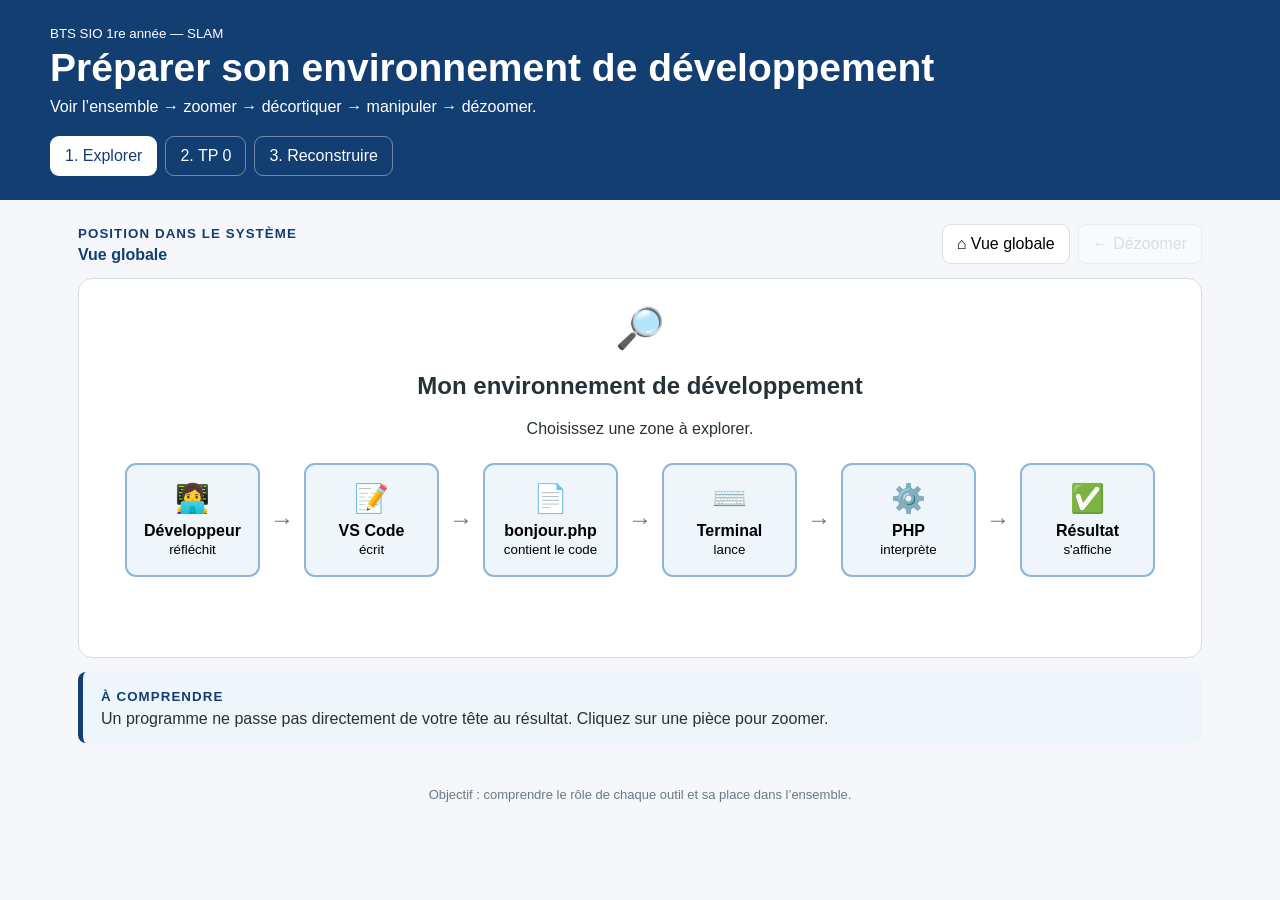
==== index.html @ 70402d4d "Add files via upload" ====
<!doctype html><html lang="fr"><head><meta charset="utf-8"><meta name="viewport" content="width=device-width,initial-scale=1"><title>Préparer son environnement — BTS SIO</title><link rel="stylesheet" href="style.css"></head><body>
<header><div><small>BTS SIO 1re année — SLAM</small><h1>Préparer son environnement de développement</h1><p>Voir l’ensemble → zoomer → décortiquer → manipuler → dézoomer.</p></div><nav><button data-screen="cours" class="active">1. Explorer</button><button data-screen="tp">2. TP 0</button><button data-screen="test">3. Reconstruire</button></nav></header>
<main>
<section id="cours" class="screen active-screen"><div class="toolbar"><div><small>POSITION DANS LE SYSTÈME</small><b id="path">Vue globale</b></div><div><button id="home">⌂ Vue globale</button><button id="back" disabled>← Dézoomer</button></div></div><div id="stage"></div><aside><small>À COMPRENDRE</small><p id="note"></p></aside></section>
<section id="tp" class="screen"><div class="heading"><div><small>MISE EN PRATIQUE</small><h2>TP 0 — Prendre en main son environnement</h2></div><div><b id="progressText">0 / 6</b><div class="progress"><i id="progressBar"></i></div></div></div><div id="map" class="map"></div><article id="mission"></article><div class="nav"><button id="prev">← Précédente</button><button id="validate" class="primary">✓ J’ai terminé cette mission</button><button id="next">Suivante →</button></div></section>
<section id="test" class="screen"><div class="heading"><div><small>VALIDATION VISUELLE</small><h2>Reconstruisez la chaîne</h2><p>Cliquez sur les éléments dans le bon ordre.</p></div><button id="reset">↻ Recommencer</button></div><div id="answer" class="answer">Cliquez sur le premier élément…</div><div id="pieces" class="pieces"></div><p id="feedback" class="feedback"></p></section>
</main><footer>Objectif : comprendre le rôle de chaque outil et sa place dans l’ensemble.</footer><script src="script.js"></script></body></html>
---- style.css ----
:root{--b:#123e72;--p:#eef5fb;--g:#2e7d32;--gp:#eef7ee;--i:#263238;--m:#687985;--bd:#d7e1ea;--bg:#f5f7fa}*{box-sizing:border-box}body{margin:0;background:var(--bg);font-family:Arial,sans-serif;color:var(--i)}button{font:inherit;cursor:pointer;border:1px solid var(--bd);background:#fff;border-radius:9px;padding:10px 14px}button:disabled{opacity:.4}header{background:var(--b);color:#fff;padding:24px clamp(18px,4vw,50px);display:flex;justify-content:space-between;align-items:end;gap:20px;flex-wrap:wrap}header h1{margin:4px 0 8px;font-size:clamp(25px,4vw,39px)}header p{margin:0}nav{display:flex;gap:8px;flex-wrap:wrap}nav button{background:transparent;color:#fff;border-color:#ffffff66}nav button.active{background:#fff;color:var(--b)}main{max-width:1160px;margin:24px auto;padding:0 18px}.screen{display:none}.active-screen{display:block}.toolbar,.heading{display:flex;justify-content:space-between;align-items:center;gap:15px;flex-wrap:wrap;margin-bottom:14px}.toolbar b{display:block;color:var(--b);margin-top:4px}.toolbar>div:last-child{display:flex;gap:8px}#stage,article{background:#fff;border:1px solid var(--bd);border-radius:14px;padding:26px;min-height:380px;transition:.18s}aside{margin-top:14px;background:var(--p);border-left:5px solid var(--b);padding:15px 18px;border-radius:8px}aside small,.heading small,.toolbar small{font-weight:bold;letter-spacing:.08em;color:var(--b)}aside p{margin:5px 0 0}.title{text-align:center;margin-bottom:25px}.big{font-size:40px}.flow,.mini,.break{display:flex;justify-content:center;align-items:center;gap:10px;flex-wrap:wrap}.zoom,.node,.card{background:#fff;border:1px solid var(--bd);border-radius:11px;padding:17px;text-align:center}.zoom{min-width:135px;min-height:105px;border:2px solid #8fb5d8;background:var(--p)}.zoom:hover{transform:translateY(-3px)}.icon{display:block;font-size:28px;margin-bottom:7px}.arrow{font-size:24px;color:var(--m)}.grid{display:grid;grid-template-columns:repeat(auto-fit,minmax(170px,1fr));gap:13px}.card{text-align:left}.card h3{color:var(--b);margin-top:0}.code{background:#202a31;color:#fff;border-radius:9px;padding:17px;font:15px Consolas,monospace;white-space:pre-wrap;overflow:auto}.light{background:var(--p);color:var(--b)}.map{display:flex;justify-content:center;align-items:center;gap:7px;flex-wrap:wrap;margin:20px 0}.map button{min-width:105px}.map .done{background:var(--gp);border-color:#87be8a;color:var(--g)}.map .current{outline:3px solid #aac7e3}.nav{display:flex;justify-content:space-between;gap:10px;flex-wrap:wrap;margin-top:14px}.primary{background:var(--b);color:#fff;border-color:var(--b)}.progress{width:190px;height:8px;background:#dfe6eb;border-radius:10px;overflow:hidden;margin-top:5px}.progress i{display:block;height:100%;width:0;background:var(--g);transition:.3s}.answer{min-height:85px;background:#fff;border:2px dashed #a9bac7;border-radius:12px;padding:15px;display:flex;justify-content:center;align-items:center;gap:7px;flex-wrap:wrap;margin:20px 0}.pieces{display:flex;justify-content:center;gap:9px;flex-wrap:wrap}.chosen{background:var(--p);border:1px solid #aac7e3;padding:9px;border-radius:8px}.feedback{text-align:center;font-weight:bold}.success{color:var(--g)}.error{color:#b3261e}footer{text-align:center;color:var(--m);padding:20px;font-size:13px}@media(max-width:650px){.flow>.arrow{transform:rotate(90deg)}.nav button{width:100%}#stage,article{padding:16px}}@media(prefers-reduced-motion:reduce){*{transition:none!important}}
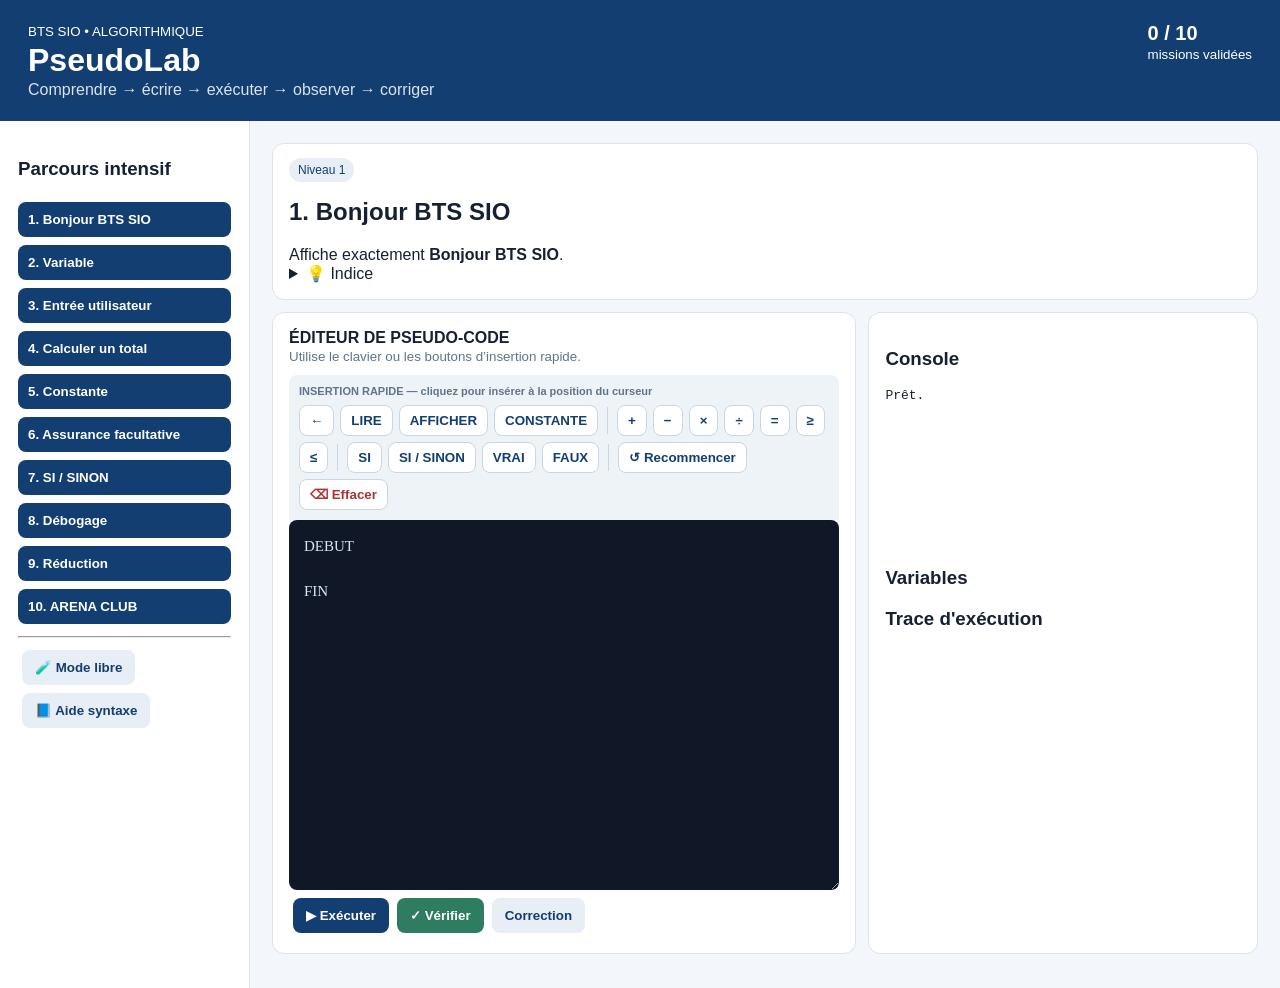
==== commit 7496b3de: "Add files via upload" ====
--- a/index.html
+++ b/index.html
@@ -1,7 +1,170 @@
-<!doctype html><html lang="fr"><head><meta charset="utf-8"><meta name="viewport" content="width=device-width,initial-scale=1"><title>Préparer son environnement — BTS SIO</title><link rel="stylesheet" href="style.css"></head><body>
-<header><div><small>BTS SIO 1re année — SLAM</small><h1>Préparer son environnement de développement</h1><p>Voir l’ensemble → zoomer → décortiquer → manipuler → dézoomer.</p></div><nav><button data-screen="cours" class="active">1. Explorer</button><button data-screen="tp">2. TP 0</button><button data-screen="test">3. Reconstruire</button></nav></header>
-<main>
-<section id="cours" class="screen active-screen"><div class="toolbar"><div><small>POSITION DANS LE SYSTÈME</small><b id="path">Vue globale</b></div><div><button id="home">⌂ Vue globale</button><button id="back" disabled>← Dézoomer</button></div></div><div id="stage"></div><aside><small>À COMPRENDRE</small><p id="note"></p></aside></section>
-<section id="tp" class="screen"><div class="heading"><div><small>MISE EN PRATIQUE</small><h2>TP 0 — Prendre en main son environnement</h2></div><div><b id="progressText">0 / 6</b><div class="progress"><i id="progressBar"></i></div></div></div><div id="map" class="map"></div><article id="mission"></article><div class="nav"><button id="prev">← Précédente</button><button id="validate" class="primary">✓ J’ai terminé cette mission</button><button id="next">Suivante →</button></div></section>
-<section id="test" class="screen"><div class="heading"><div><small>VALIDATION VISUELLE</small><h2>Reconstruisez la chaîne</h2><p>Cliquez sur les éléments dans le bon ordre.</p></div><button id="reset">↻ Recommencer</button></div><div id="answer" class="answer">Cliquez sur le premier élément…</div><div id="pieces" class="pieces"></div><p id="feedback" class="feedback"></p></section>
-</main><footer>Objectif : comprendre le rôle de chaque outil et sa place dans l’ensemble.</footer><script src="script.js"></script></body></html>
+<!doctype html><html lang="fr"><head><meta charset="utf-8"><meta name="viewport" content="width=device-width,initial-scale=1"><title>PseudoLab BTS SIO</title><style>
+*{box-sizing:border-box}body{margin:0;background:#f3f6fa;font-family:Arial;color:#172033}header{background:#123e72;color:white;padding:22px 28px;display:flex;justify-content:space-between}h1{margin:2px 0}.sub{opacity:.85}.score{font-size:20px;font-weight:bold}main{display:grid;grid-template-columns:250px 1fr;min-height:90vh}aside{background:white;padding:18px;border-right:1px solid #dbe3ec}.m{width:100%;text-align:left;border:0;border-radius:8px;padding:10px;margin:4px 0;cursor:pointer}.m.on{background:#123e72;color:white}.m.done:after{content:" ✓";float:right}.work{padding:22px}.card{background:white;border:1px solid #dbe3ec;border-radius:12px;padding:16px;margin-bottom:12px}.grid{display:grid;grid-template-columns:1.2fr .8fr;gap:12px}textarea{width:100%;min-height:370px;background:#101827;color:#d9e5f2;border:0;border-radius:8px;padding:15px;font:15px/1.5 Consolas;resize:vertical}button{background:#123e72;color:white;border:0;border-radius:8px;padding:10px 13px;font-weight:bold;cursor:pointer;margin:4px}.green{background:#2f7d61}.light{background:#e8eef5;color:#123e72}.quickbar{display:flex;gap:6px;flex-wrap:wrap;padding:10px;background:#eef3f8;border-radius:8px 8px 0 0;margin-top:10px}.quickbar button{margin:0;padding:7px 10px;background:white;color:#123e72;border:1px solid #cbd6e2}.quickbar button:hover{background:#123e72;color:white}.quickbar .danger{color:#a33}.quickbar .sep{width:1px;background:#cbd6e2;margin:2px 3px}.quicklabel{width:100%;font-size:11px;font-weight:bold;color:#60748a;margin-bottom:2px}pre{white-space:pre-wrap;min-height:160px}.vars div{padding:7px;border-bottom:1px solid #eee;display:flex;justify-content:space-between}.ok,.bad{padding:12px;border-radius:8px;margin-top:10px}.ok{background:#eaf7f0}.bad{background:#fff1ef}.badge{background:#e8eef5;color:#123e72;border-radius:20px;padding:5px 9px;font-size:12px}@media(max-width:850px){main,.grid{grid-template-columns:1fr}}
+</style></head><body>
+<header><div><small>BTS SIO • ALGORITHMIQUE</small><h1>PseudoLab</h1><div class="sub">Comprendre → écrire → exécuter → observer → corriger</div></div><div><div id="score" class="score">0 / 10</div><small>missions validées</small></div></header>
+<main><aside><h3>Parcours intensif</h3><div id="list"></div><hr><button class="light" onclick="freeMode()">🧪 Mode libre</button><button class="light" onclick="syntax()">📘 Aide syntaxe</button></aside>
+<section class="work"><div id="lesson"><div class="card"><span id="level" class="badge"></span><h2 id="title"></h2><div id="task"></div><details><summary>💡 Indice</summary><p id="hint"></p></details></div>
+<div class="grid"><div class="card"><b>ÉDITEUR DE PSEUDO-CODE</b><br><small style='color:#60748a'>Utilise le clavier ou les boutons d’insertion rapide.</small><div class="quickbar" id="quickbar">
+<div class="quicklabel">INSERTION RAPIDE — cliquez pour insérer à la position du curseur</div>
+<button onclick="ins(' ← ')">←</button>
+<button onclick="ins('LIRE ')">LIRE</button>
+<button onclick="ins('AFFICHER ')">AFFICHER</button>
+<button onclick="ins('CONSTANTE ')">CONSTANTE</button>
+<div class="sep"></div>
+<button onclick="ins(' + ')">+</button><button onclick="ins(' - ')">−</button><button onclick="ins(' * ')">×</button><button onclick="ins(' / ')">÷</button>
+<button onclick="ins(' = ')">=</button><button onclick="ins(' >= ')">≥</button><button onclick="ins(' <= ')">≤</button>
+<div class="sep"></div>
+<button onclick="insBlock('SI condition ALORS\\n    \\nFIN SI',3)">SI</button>
+<button onclick="insBlock('SI condition ALORS\\n    \\nSINON\\n    \\nFIN SI',3)">SI / SINON</button>
+<button onclick="ins('VRAI')">VRAI</button><button onclick="ins('FAUX')">FAUX</button>
+<div class="sep"></div>
+<button class="light" onclick="restart()">↺ Recommencer</button>
+<button class="danger" onclick="clearEditor()">⌫ Effacer</button>
+</div><textarea id="code" spellcheck="false"></textarea><div><button onclick="runCurrent()">▶ Exécuter</button><button class="green" onclick="check()">✓ Vérifier</button><button class="light" onclick="solution()">Correction</button></div></div>
+<div class="card"><h3>Console</h3><pre id="console">Prêt.</pre><h3>Variables</h3><div id="vars" class="vars"></div><h3>Trace d'exécution</h3><div id="trace"></div></div></div><div id="feedback"></div></div>
+<div id="extra"></div></section></main>
+<script>
+const M=[
+["Niveau 1","Bonjour BTS SIO","Affiche exactement <b>Bonjour BTS SIO</b>.","Utilise AFFICHER et un texte entre guillemets.",`DEBUT
+    
+FIN`,{},`Bonjour BTS SIO`,`DEBUT
+    AFFICHER "Bonjour BTS SIO"
+FIN`],
+["Niveau 1","Variable","Crée <b>age</b> contenant 18 puis affiche sa valeur.","Affectation : age ← 18",`DEBUT
+    age ← 18
+    
+FIN`,{},`18`,`DEBUT
+    age ← 18
+    AFFICHER age
+FIN`],
+["Niveau 1","Entrée utilisateur","Lis <b>prenom</b> puis affiche Bonjour suivi du prénom.","LIRE prenom",`DEBUT
+    LIRE prenom
+    
+FIN`,{prenom:"Sunda"},`Bonjour Sunda`,`DEBUT
+    LIRE prenom
+    AFFICHER "Bonjour", prenom
+FIN`],
+["Niveau 2","Calculer un total","Lis <b>prix</b> et <b>quantite</b>. Calcule et affiche <b>total</b>.","total ← prix * quantite",`DEBUT
+    LIRE prix
+    LIRE quantite
+    
+    AFFICHER total
+FIN`,{prix:12,quantite:3},`36`,`DEBUT
+    LIRE prix
+    LIRE quantite
+    total ← prix * quantite
+    AFFICHER total
+FIN`],
+["Niveau 2","Constante","Tarif 180 €, frais fixes 15 €. Utilise <b>CONSTANTE FRAIS</b> et affiche le total.","CONSTANTE FRAIS ← 15",`DEBUT
+    tarif ← 180
+    
+    total ← tarif + FRAIS
+    AFFICHER total
+FIN`,{},`195`,`DEBUT
+    tarif ← 180
+    CONSTANTE FRAIS ← 15
+    total ← tarif + FRAIS
+    AFFICHER total
+FIN`],
+["Niveau 3","Assurance facultative","Transport 80 €, assurance 2,50 €. Lis <b>assurance</b> (VRAI/FAUX) et ajoute les frais seulement si elle est choisie.","SI assurance = VRAI ALORS",`DEBUT
+    transport ← 80
+    CONSTANTE FRAIS ← 2.5
+    LIRE assurance
+    total ← transport
+    
+    AFFICHER total
+FIN`,{assurance:true},`82.5`,`DEBUT
+    transport ← 80
+    CONSTANTE FRAIS ← 2.5
+    LIRE assurance
+    total ← transport
+    SI assurance = VRAI ALORS
+        total ← total + FRAIS
+    FIN SI
+    AFFICHER total
+FIN`],
+["Niveau 3","SI / SINON","Lis <b>age</b>. Affiche Majeur si age >= 18, sinon Mineur.","Utilise SI, SINON et FIN SI.",`DEBUT
+    LIRE age
+    
+FIN`,{age:15},`Mineur`,`DEBUT
+    LIRE age
+    SI age >= 18 ALORS
+        AFFICHER "Majeur"
+    SINON
+        AFFICHER "Mineur"
+    FIN SI
+FIN`],
+["Niveau 3","Débogage","Le programme doit afficher 195. Trouve et corrige le bug.","Observe l'opérateur.",`DEBUT
+    tarif ← 180
+    frais ← 15
+    total ← tarif - frais
+    AFFICHER total
+FIN`,{},`195`,`DEBUT
+    tarif ← 180
+    frais ← 15
+    total ← tarif + frais
+    AFFICHER total
+FIN`],
+["Niveau 4","Réduction","Lis <b>total</b>. Si total >= 100, applique 10 % de réduction puis affiche.","Multiplie par 0.90.",`DEBUT
+    LIRE total
+    
+    AFFICHER total
+FIN`,{total:120},`108`,`DEBUT
+    LIRE total
+    SI total >= 100 ALORS
+        total ← total * 0.90
+    FIN SI
+    AFFICHER total
+FIN`],
+["Mission pro","ARENA CLUB","Tarif 220 €, inscription 15 €, assurance facultative 2,50 €. Lis assurance et affiche le montant final.","Calcule d'abord le socle fixe.",`DEBUT
+    tarif ← 220
+    CONSTANTE INSCRIPTION ← 15
+    CONSTANTE ASSURANCE ← 2.5
+    LIRE assurance
+    
+    AFFICHER total
+FIN`,{assurance:true},`237.5`,`DEBUT
+    tarif ← 220
+    CONSTANTE INSCRIPTION ← 15
+    CONSTANTE ASSURANCE ← 2.5
+    LIRE assurance
+    total ← tarif + INSCRIPTION
+    SI assurance = VRAI ALORS
+        total ← total + ASSURANCE
+    FIN SI
+    AFFICHER total
+FIN`]
+];
+let cur=0,done=JSON.parse(localStorage.getItem("pldone")||"[]");
+const E=x=>document.getElementById(x);
+function expr(x,v){x=x.trim().replace(/VRAI/gi,"true").replace(/FAUX/gi,"false").replace(/<>/g,"!=").replace(/(?<![<>!=])=(?!=)/g,"==");x=x.replace(/\b[A-Za-z_]\w*\b/g,w=>Object.hasOwn(v,w)?JSON.stringify(v[w]):w);try{return Function("return ("+x+")")()}catch{return x.replace(/^["']|["']$/g,"")}}
+function exec(code,input={},ask=false){let L=code.split(/\n/).map(x=>x.trim()).filter(x=>x&&!/^(DEBUT|FIN)$/i.test(x)),v={},o=[],tr=[];function go(a,b){for(let i=a;i<b;i++){let r=L[i],u=r.toUpperCase();if(u.startsWith("SI ")){let c=r.replace(/^SI\s+/i,"").replace(/\s+ALORS$/i,""),yes=!!expr(c,v),d=1,el=-1,fi=-1;for(let j=i+1;j<b;j++){let z=L[j].toUpperCase();if(z.startsWith("SI "))d++;if(z==="FIN SI"){d--;if(!d){fi=j;break}}if(z==="SINON"&&d===1)el=j}tr.push(r+" → "+yes);if(yes)go(i+1,el>=0?el:fi);else if(el>=0)go(el+1,fi);i=fi;continue}if(u==="SINON"||u==="FIN SI")continue;if(/^LIRE /i.test(r)){let n=r.replace(/^LIRE /i,"").trim(),x=input[n];if(x===undefined&&ask){x=prompt("Valeur de "+n);if(/^vrai$/i.test(x))x=true;else if(/^faux$/i.test(x))x=false;else if(x!==""&&!isNaN(x))x=Number(x)}v[n]=x;tr.push(r+" → "+x);continue}if(/^AFFICHER /i.test(r)){let x=r.replace(/^AFFICHER /i,"").split(",").map(y=>expr(y,v)).join(" ");o.push(x);tr.push(r+" → "+x);continue}let m=r.match(/^(?:CONSTANTE\s+)?(\w+)\s*(?:←|<-)\s*(.+)$/i);if(m){v[m[1]]=expr(m[2],v);tr.push(r+" → "+v[m[1]]);continue}throw Error("Instruction non reconnue : "+r)}}try{go(0,L.length);return{o:o.join("\n"),v,tr}}catch(e){return{o:"ERREUR : "+e.message,v,tr,error:1}}}
+function list(){E("list").innerHTML="";M.forEach((m,i)=>{let b=document.createElement("button");b.className="m "+(i===cur?"on ":"")+(done.includes(i)?"done":"");b.textContent=(i+1)+". "+m[1];b.onclick=()=>load(i);E("list").appendChild(b)});E("score").textContent=done.length+" / "+M.length}
+function load(i){cur=i;E("lesson").style.display="block";E("extra").innerHTML="";let m=M[i];E("level").textContent=m[0];E("title").textContent=(i+1)+". "+m[1];E("task").innerHTML=m[2];E("hint").innerHTML=m[3];E("code").value=m[4];E("console").textContent="Prêt.";E("vars").innerHTML="";E("trace").innerHTML="";E("feedback").innerHTML="";list()}
+function show(r){E("console").textContent=r.o||"(aucune sortie)";E("vars").innerHTML=Object.entries(r.v).map(([k,x])=>`<div><b>${k}</b><span>${x}</span></div>`).join("");E("trace").innerHTML=r.tr.map(x=>"<div>• "+x+"</div>").join("")}
+function runCurrent(){show(exec(E("code").value,{},true))}
+function check(){let m=M[cur],r=exec(E("code").value,m[5],false);show(r);let ok=!r.error&&r.o.trim()===m[6].trim();E("feedback").className=ok?"ok":"bad";E("feedback").innerHTML=ok?"<b>✓ Mission validée !</b>":"<b>Pas encore.</b> Attendu : "+m[6]+" • obtenu : "+r.o;if(ok&&!done.includes(cur)){done.push(cur);localStorage.setItem("pldone",JSON.stringify(done));list()}}
+function solution(){if(confirm("Afficher la correction ?"))E("code").value=M[cur][7]}
+function freeMode(){E("lesson").style.display="none";E("extra").innerHTML=`<div class="card"><h2>🧪 Entraînement libre</h2><p>Écris ton propre pseudo-code puis exécute-le.</p><textarea id="free">DEBUT\n    LIRE prenom\n    AFFICHER "Bonjour", prenom\nFIN</textarea><button onclick="let r=exec(E('free').value,{},true);E('freeout').textContent=r.o">▶ Exécuter</button><pre id="freeout"></pre></div>`}
+function syntax(){E("lesson").style.display="none";E("extra").innerHTML=`<div class="card"><h2>📘 Aide syntaxe</h2><p><b>Affectation :</b> <code>age ← 18</code></p><p><b>Entrée :</b> <code>LIRE age</code></p><p><b>Sortie :</b> <code>AFFICHER age</code></p><p><b>Constante :</b> <code>CONSTANTE TVA ← 0.20</code></p><p><b>Condition :</b></p><pre>SI age >= 18 ALORS\n    AFFICHER "Majeur"\nSINON\n    AFFICHER "Mineur"\nFIN SI</pre></div>`}
+
+function ins(txt){
+  let e=E("code"),a=e.selectionStart,b=e.selectionEnd;
+  e.value=e.value.slice(0,a)+txt+e.value.slice(b);
+  e.focus();e.selectionStart=e.selectionEnd=a+txt.length;
+}
+function insBlock(txt,cursorOffset){
+  let e=E("code"),a=e.selectionStart,b=e.selectionEnd;
+  let before=e.value.slice(0,a), line=before.split("\n").pop();
+  let indent=(line.match(/^\s*/)||[""])[0];
+  let block=txt.split("\\n").map((x,i)=>i?indent+x:x).join("\n");
+  e.value=before+block+e.value.slice(b);
+  e.focus();
+  let pos=a+Math.max(0,block.indexOf("condition"));
+  e.selectionStart=pos;e.selectionEnd=pos+"condition".length;
+}
+function restart(){E("code").value=M[cur][4];E("console").textContent="Mission recommencée.";E("vars").innerHTML="";E("trace").innerHTML="";E("feedback").innerHTML="";}
+function clearEditor(){if(confirm("Effacer tout le pseudo-code ?")){E("code").value="DEBUT\\n    \\nFIN";E("code").focus()}}
+
+load(0);
+</script></body></html>
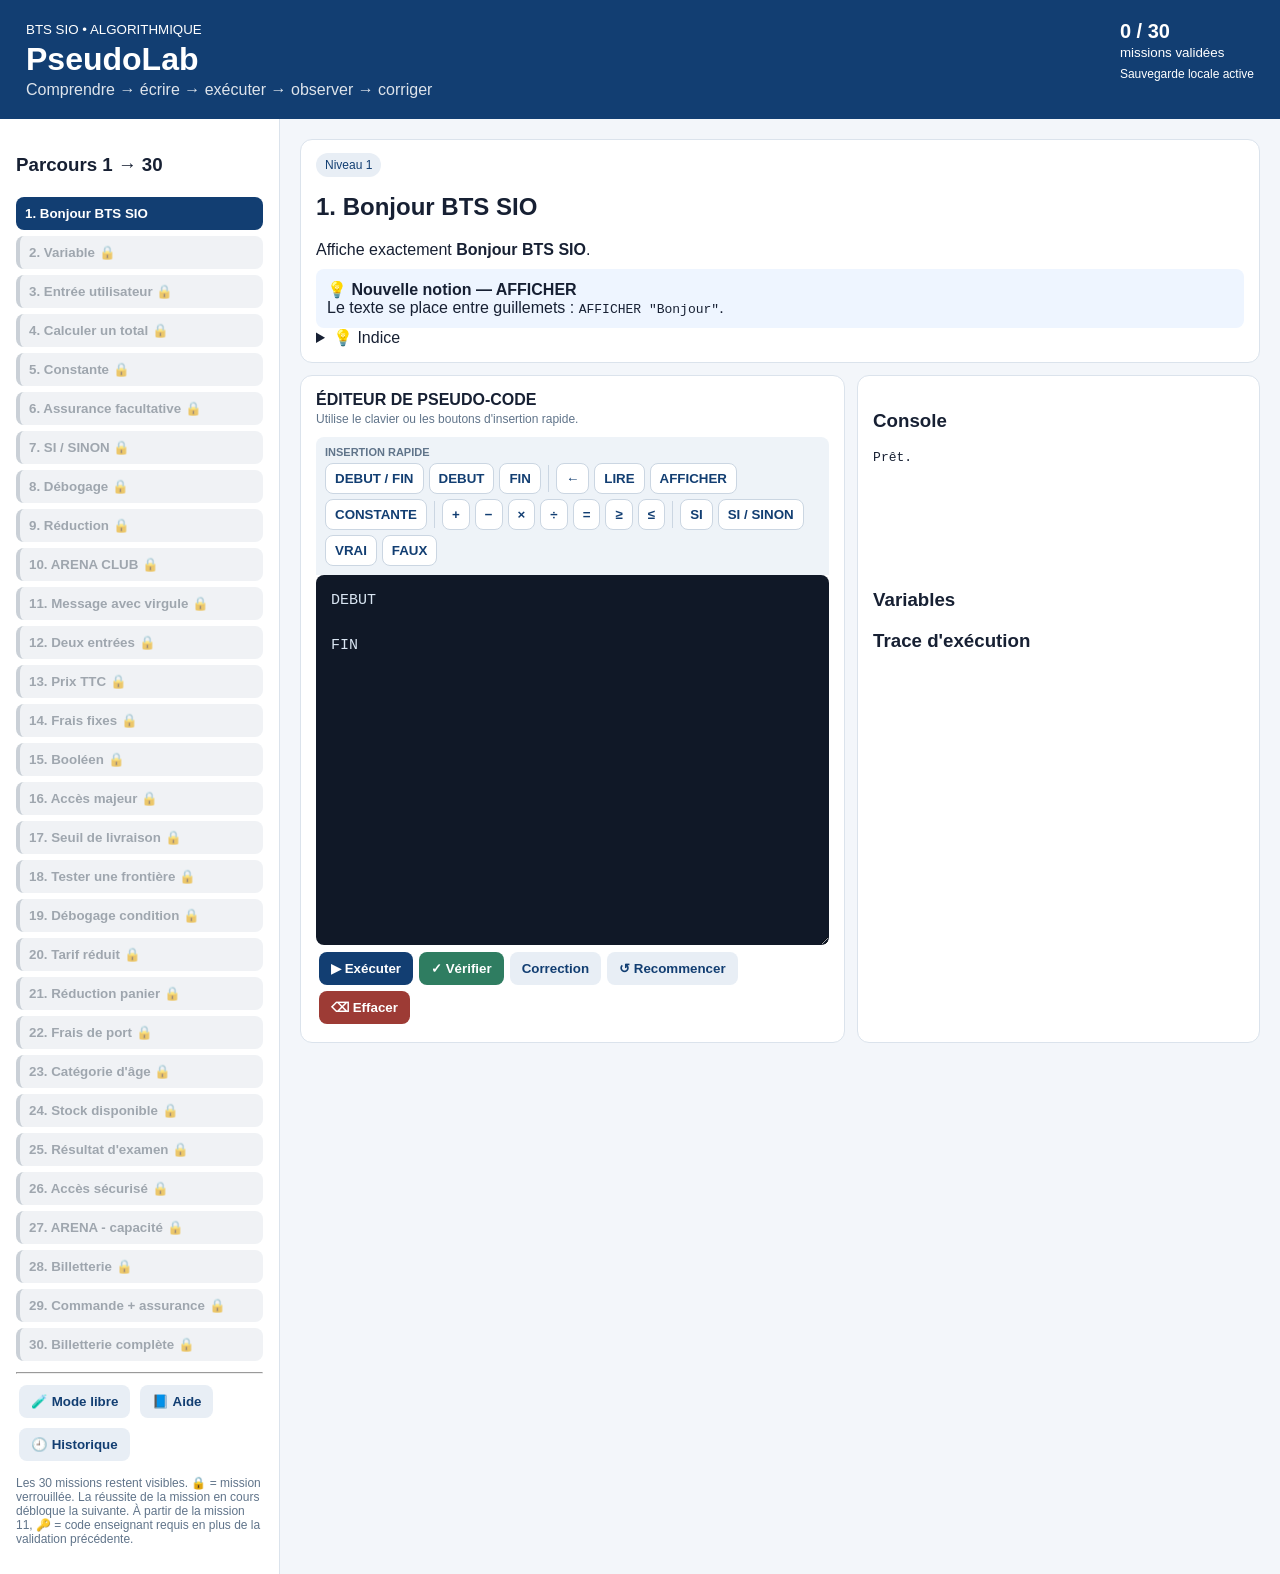
==== commit 8cfcf8aa: "Add files via upload" ====
--- a/index.html
+++ b/index.html
@@ -1,170 +1,92 @@
-<!doctype html><html lang="fr"><head><meta charset="utf-8"><meta name="viewport" content="width=device-width,initial-scale=1"><title>PseudoLab BTS SIO</title><style>
-*{box-sizing:border-box}body{margin:0;background:#f3f6fa;font-family:Arial;color:#172033}header{background:#123e72;color:white;padding:22px 28px;display:flex;justify-content:space-between}h1{margin:2px 0}.sub{opacity:.85}.score{font-size:20px;font-weight:bold}main{display:grid;grid-template-columns:250px 1fr;min-height:90vh}aside{background:white;padding:18px;border-right:1px solid #dbe3ec}.m{width:100%;text-align:left;border:0;border-radius:8px;padding:10px;margin:4px 0;cursor:pointer}.m.on{background:#123e72;color:white}.m.done:after{content:" ✓";float:right}.work{padding:22px}.card{background:white;border:1px solid #dbe3ec;border-radius:12px;padding:16px;margin-bottom:12px}.grid{display:grid;grid-template-columns:1.2fr .8fr;gap:12px}textarea{width:100%;min-height:370px;background:#101827;color:#d9e5f2;border:0;border-radius:8px;padding:15px;font:15px/1.5 Consolas;resize:vertical}button{background:#123e72;color:white;border:0;border-radius:8px;padding:10px 13px;font-weight:bold;cursor:pointer;margin:4px}.green{background:#2f7d61}.light{background:#e8eef5;color:#123e72}.quickbar{display:flex;gap:6px;flex-wrap:wrap;padding:10px;background:#eef3f8;border-radius:8px 8px 0 0;margin-top:10px}.quickbar button{margin:0;padding:7px 10px;background:white;color:#123e72;border:1px solid #cbd6e2}.quickbar button:hover{background:#123e72;color:white}.quickbar .danger{color:#a33}.quickbar .sep{width:1px;background:#cbd6e2;margin:2px 3px}.quicklabel{width:100%;font-size:11px;font-weight:bold;color:#60748a;margin-bottom:2px}pre{white-space:pre-wrap;min-height:160px}.vars div{padding:7px;border-bottom:1px solid #eee;display:flex;justify-content:space-between}.ok,.bad{padding:12px;border-radius:8px;margin-top:10px}.ok{background:#eaf7f0}.bad{background:#fff1ef}.badge{background:#e8eef5;color:#123e72;border-radius:20px;padding:5px 9px;font-size:12px}@media(max-width:850px){main,.grid{grid-template-columns:1fr}}
+<!doctype html>
+<html lang="fr"><head><meta charset="utf-8"><meta name="viewport" content="width=device-width,initial-scale=1">
+<title>PseudoLab BTS SIO</title>
+<style>
+*{box-sizing:border-box}body{margin:0;background:#f3f6fa;font-family:Arial,sans-serif;color:#172033}header{background:#123e72;color:white;padding:20px 26px;display:flex;justify-content:space-between;gap:20px}.sub{opacity:.86}.score{font-size:20px;font-weight:bold}
+main{display:grid;grid-template-columns:280px 1fr;min-height:90vh}aside{background:white;padding:16px;border-right:1px solid #dbe3ec;overflow:auto}.m{width:100%;text-align:left;border:0;border-radius:8px;padding:9px;margin:3px 0;cursor:pointer;background:#eef3f8;color:#172033}.m.on{background:#123e72;color:white}.m.done:after{content:" ✓";float:right}.m.locked{opacity:.62;cursor:not-allowed;background:#e7ebf0;color:#65717e;border-left:4px solid #aab4bf}.m.locked:after{content:"";float:right}.m:disabled{pointer-events:none}.m.available:after{content:" 🔑";float:right}.work{padding:20px}.card{background:white;border:1px solid #dbe3ec;border-radius:12px;padding:15px;margin-bottom:12px}.grid{display:grid;grid-template-columns:1.15fr .85fr;gap:12px}
+textarea{width:100%;min-height:370px;background:#101827;color:#d9e5f2;border:0;border-radius:8px;padding:15px;font:15px/1.5 Consolas,monospace;resize:vertical}button{background:#123e72;color:white;border:0;border-radius:8px;padding:9px 12px;font-weight:bold;cursor:pointer;margin:3px}.green{background:#2f7d61}.light{background:#e8eef5;color:#123e72}.danger{background:#9d3b35}.quickbar{display:flex;gap:5px;flex-wrap:wrap;padding:9px;background:#eef3f8;border-radius:8px 8px 0 0;margin-top:10px}.quickbar button{margin:0;padding:7px 9px;background:white;color:#123e72;border:1px solid #cbd6e2}.quickbar .sep{width:1px;background:#cbd6e2;margin:2px}.quicklabel{width:100%;font-size:11px;font-weight:bold;color:#60748a}pre{white-space:pre-wrap;min-height:120px}.vars div{padding:6px;border-bottom:1px solid #eee;display:flex;justify-content:space-between}.ok,.bad,.info{padding:11px;border-radius:8px;margin-top:10px}.ok{background:#eaf7f0}.bad{background:#fff1ef}.info{background:#eef5ff}.badge{background:#e8eef5;color:#123e72;border-radius:20px;padding:5px 9px;font-size:12px}.inputrow{display:grid;grid-template-columns:1fr 1fr;gap:8px;align-items:center;margin:6px 0}.inputrow input{padding:8px;border:1px solid #cbd6e2;border-radius:7px}.hist{font-size:13px;max-height:220px;overflow:auto}.hist div{padding:6px;border-bottom:1px solid #eee}.modal{display:none;position:fixed;inset:0;background:#0008;z-index:50;align-items:center;justify-content:center}.modal.show{display:flex}.modalbox{background:white;border-radius:14px;padding:22px;width:min(460px,92vw)}.modalbox input{width:100%;padding:11px;margin:10px 0;border:1px solid #cbd6e2;border-radius:8px}.small{font-size:12px;color:#60748a}.topactions{display:flex;flex-wrap:wrap;gap:4px}.status{font-size:12px;margin-top:6px}.warn{background:#fff3e0;padding:10px;border-radius:8px}
+@media(max-width:900px){main,.grid{grid-template-columns:1fr}aside{border-right:0;border-bottom:1px solid #dbe3ec}}
 </style></head><body>
-<header><div><small>BTS SIO • ALGORITHMIQUE</small><h1>PseudoLab</h1><div class="sub">Comprendre → écrire → exécuter → observer → corriger</div></div><div><div id="score" class="score">0 / 10</div><small>missions validées</small></div></header>
-<main><aside><h3>Parcours intensif</h3><div id="list"></div><hr><button class="light" onclick="freeMode()">🧪 Mode libre</button><button class="light" onclick="syntax()">📘 Aide syntaxe</button></aside>
-<section class="work"><div id="lesson"><div class="card"><span id="level" class="badge"></span><h2 id="title"></h2><div id="task"></div><details><summary>💡 Indice</summary><p id="hint"></p></details></div>
-<div class="grid"><div class="card"><b>ÉDITEUR DE PSEUDO-CODE</b><br><small style='color:#60748a'>Utilise le clavier ou les boutons d’insertion rapide.</small><div class="quickbar" id="quickbar">
-<div class="quicklabel">INSERTION RAPIDE — cliquez pour insérer à la position du curseur</div>
-<button onclick="ins(' ← ')">←</button>
-<button onclick="ins('LIRE ')">LIRE</button>
-<button onclick="ins('AFFICHER ')">AFFICHER</button>
-<button onclick="ins('CONSTANTE ')">CONSTANTE</button>
-<div class="sep"></div>
-<button onclick="ins(' + ')">+</button><button onclick="ins(' - ')">−</button><button onclick="ins(' * ')">×</button><button onclick="ins(' / ')">÷</button>
-<button onclick="ins(' = ')">=</button><button onclick="ins(' >= ')">≥</button><button onclick="ins(' <= ')">≤</button>
-<div class="sep"></div>
-<button onclick="insBlock('SI condition ALORS\\n    \\nFIN SI',3)">SI</button>
-<button onclick="insBlock('SI condition ALORS\\n    \\nSINON\\n    \\nFIN SI',3)">SI / SINON</button>
-<button onclick="ins('VRAI')">VRAI</button><button onclick="ins('FAUX')">FAUX</button>
-<div class="sep"></div>
-<button class="light" onclick="restart()">↺ Recommencer</button>
-<button class="danger" onclick="clearEditor()">⌫ Effacer</button>
-</div><textarea id="code" spellcheck="false"></textarea><div><button onclick="runCurrent()">▶ Exécuter</button><button class="green" onclick="check()">✓ Vérifier</button><button class="light" onclick="solution()">Correction</button></div></div>
-<div class="card"><h3>Console</h3><pre id="console">Prêt.</pre><h3>Variables</h3><div id="vars" class="vars"></div><h3>Trace d'exécution</h3><div id="trace"></div></div></div><div id="feedback"></div></div>
-<div id="extra"></div></section></main>
+<header><div><small>BTS SIO • ALGORITHMIQUE</small><h1 style="margin:3px 0">PseudoLab</h1><div class="sub">Comprendre → écrire → exécuter → observer → corriger</div></div><div><div id="score" class="score">0 / 30</div><small>missions validées</small><div class="status" id="saveStatus">Sauvegarde locale active</div></div></header>
+<main><aside><h3>Parcours 1 → 30</h3><div id="list"></div><hr><div class="topactions"><button class="light" onclick="freeMode()">🧪 Mode libre</button><button class="light" onclick="syntax()">📘 Aide</button><button class="light" onclick="historyView()">🕘 Historique</button></div><p class="small">Les 30 missions restent visibles. 🔒 = mission verrouillée. La réussite de la mission en cours débloque la suivante. À partir de la mission 11, 🔑 = code enseignant requis en plus de la validation précédente.</p></aside>
+<section class="work"><div id="lesson"><div class="card"><span id="level" class="badge"></span><h2 id="title"></h2><div id="task"></div><div id="concept"></div><details><summary>💡 Indice</summary><p id="hint"></p></details><div id="gate"></div></div>
+<div class="grid"><div class="card"><b>ÉDITEUR DE PSEUDO-CODE</b><br><small class="small">Utilise le clavier ou les boutons d'insertion rapide.</small>
+<div class="quickbar"><div class="quicklabel">INSERTION RAPIDE</div>
+<button onclick="insBlock('DEBUT\n    \nFIN')">DEBUT / FIN</button>
+<button onclick="ins('DEBUT')">DEBUT</button><button onclick="ins('FIN')">FIN</button><div class="sep"></div>
+<button onclick="ins(' ← ')">←</button><button onclick="ins('LIRE ')">LIRE</button><button onclick="ins('AFFICHER ')">AFFICHER</button><button onclick="ins('CONSTANTE ')">CONSTANTE</button><div class="sep"></div>
+<button onclick="ins(' + ')">+</button><button onclick="ins(' - ')">−</button><button onclick="ins(' * ')">×</button><button onclick="ins(' / ')">÷</button><button onclick="ins(' = ')">=</button><button onclick="ins(' >= ')">≥</button><button onclick="ins(' <= ')">≤</button><div class="sep"></div>
+<button onclick="insBlock('SI condition ALORS\n    \nFIN SI')">SI</button><button onclick="insBlock('SI condition ALORS\n    \nSINON\n    \nFIN SI')">SI / SINON</button><button onclick="ins('VRAI')">VRAI</button><button onclick="ins('FAUX')">FAUX</button></div>
+<textarea id="code" spellcheck="false"></textarea><div><button onclick="prepareRun()">▶ Exécuter</button><button class="green" onclick="check()">✓ Vérifier</button><button class="light" onclick="solution()">Correction</button><button class="light" onclick="restart()">↺ Recommencer</button><button class="danger" onclick="clearEditor()">⌫ Effacer</button></div><div id="inputs" class="card" style="display:none;margin-top:10px"></div></div>
+<div class="card"><h3>Console</h3><pre id="console">Prêt.</pre><h3>Variables</h3><div id="vars" class="vars"></div><h3>Trace d'exécution</h3><div id="trace" class="hist"></div></div></div><div id="feedback"></div></div><div id="extra"></div></section></main>
+
+<div id="unlockModal" class="modal"><div class="modalbox"><h2>🔒 Débloquer la mission <span id="unlockNum"></span></h2><p>Cette mission nécessite le code fourni par l'enseignant.</p><input id="unlockCode" autocomplete="off" placeholder="Saisir le code"><div id="unlockMsg"></div><button onclick="tryUnlock()">Débloquer</button><button class="light" onclick="closeUnlock()">Annuler</button></div></div>
+
 <script>
-const M=[
-["Niveau 1","Bonjour BTS SIO","Affiche exactement <b>Bonjour BTS SIO</b>.","Utilise AFFICHER et un texte entre guillemets.",`DEBUT
-    
-FIN`,{},`Bonjour BTS SIO`,`DEBUT
-    AFFICHER "Bonjour BTS SIO"
-FIN`],
-["Niveau 1","Variable","Crée <b>age</b> contenant 18 puis affiche sa valeur.","Affectation : age ← 18",`DEBUT
-    age ← 18
-    
-FIN`,{},`18`,`DEBUT
-    age ← 18
-    AFFICHER age
-FIN`],
-["Niveau 1","Entrée utilisateur","Lis <b>prenom</b> puis affiche Bonjour suivi du prénom.","LIRE prenom",`DEBUT
-    LIRE prenom
-    
-FIN`,{prenom:"Sunda"},`Bonjour Sunda`,`DEBUT
-    LIRE prenom
-    AFFICHER "Bonjour", prenom
-FIN`],
-["Niveau 2","Calculer un total","Lis <b>prix</b> et <b>quantite</b>. Calcule et affiche <b>total</b>.","total ← prix * quantite",`DEBUT
-    LIRE prix
-    LIRE quantite
-    
-    AFFICHER total
-FIN`,{prix:12,quantite:3},`36`,`DEBUT
-    LIRE prix
-    LIRE quantite
-    total ← prix * quantite
-    AFFICHER total
-FIN`],
-["Niveau 2","Constante","Tarif 180 €, frais fixes 15 €. Utilise <b>CONSTANTE FRAIS</b> et affiche le total.","CONSTANTE FRAIS ← 15",`DEBUT
-    tarif ← 180
-    
-    total ← tarif + FRAIS
-    AFFICHER total
-FIN`,{},`195`,`DEBUT
-    tarif ← 180
-    CONSTANTE FRAIS ← 15
-    total ← tarif + FRAIS
-    AFFICHER total
-FIN`],
-["Niveau 3","Assurance facultative","Transport 80 €, assurance 2,50 €. Lis <b>assurance</b> (VRAI/FAUX) et ajoute les frais seulement si elle est choisie.","SI assurance = VRAI ALORS",`DEBUT
-    transport ← 80
-    CONSTANTE FRAIS ← 2.5
-    LIRE assurance
-    total ← transport
-    
-    AFFICHER total
-FIN`,{assurance:true},`82.5`,`DEBUT
-    transport ← 80
-    CONSTANTE FRAIS ← 2.5
-    LIRE assurance
-    total ← transport
-    SI assurance = VRAI ALORS
-        total ← total + FRAIS
-    FIN SI
-    AFFICHER total
-FIN`],
-["Niveau 3","SI / SINON","Lis <b>age</b>. Affiche Majeur si age >= 18, sinon Mineur.","Utilise SI, SINON et FIN SI.",`DEBUT
-    LIRE age
-    
-FIN`,{age:15},`Mineur`,`DEBUT
-    LIRE age
-    SI age >= 18 ALORS
-        AFFICHER "Majeur"
-    SINON
-        AFFICHER "Mineur"
-    FIN SI
-FIN`],
-["Niveau 3","Débogage","Le programme doit afficher 195. Trouve et corrige le bug.","Observe l'opérateur.",`DEBUT
-    tarif ← 180
-    frais ← 15
-    total ← tarif - frais
-    AFFICHER total
-FIN`,{},`195`,`DEBUT
-    tarif ← 180
-    frais ← 15
-    total ← tarif + frais
-    AFFICHER total
-FIN`],
-["Niveau 4","Réduction","Lis <b>total</b>. Si total >= 100, applique 10 % de réduction puis affiche.","Multiplie par 0.90.",`DEBUT
-    LIRE total
-    
-    AFFICHER total
-FIN`,{total:120},`108`,`DEBUT
-    LIRE total
-    SI total >= 100 ALORS
-        total ← total * 0.90
-    FIN SI
-    AFFICHER total
-FIN`],
-["Mission pro","ARENA CLUB","Tarif 220 €, inscription 15 €, assurance facultative 2,50 €. Lis assurance et affiche le montant final.","Calcule d'abord le socle fixe.",`DEBUT
-    tarif ← 220
-    CONSTANTE INSCRIPTION ← 15
-    CONSTANTE ASSURANCE ← 2.5
-    LIRE assurance
-    
-    AFFICHER total
-FIN`,{assurance:true},`237.5`,`DEBUT
-    tarif ← 220
-    CONSTANTE INSCRIPTION ← 15
-    CONSTANTE ASSURANCE ← 2.5
-    LIRE assurance
-    total ← tarif + INSCRIPTION
-    SI assurance = VRAI ALORS
-        total ← total + ASSURANCE
-    FIN SI
-    AFFICHER total
-FIN`]
-];
-let cur=0,done=JSON.parse(localStorage.getItem("pldone")||"[]");
-const E=x=>document.getElementById(x);
-function expr(x,v){x=x.trim().replace(/VRAI/gi,"true").replace(/FAUX/gi,"false").replace(/<>/g,"!=").replace(/(?<![<>!=])=(?!=)/g,"==");x=x.replace(/\b[A-Za-z_]\w*\b/g,w=>Object.hasOwn(v,w)?JSON.stringify(v[w]):w);try{return Function("return ("+x+")")()}catch{return x.replace(/^["']|["']$/g,"")}}
-function exec(code,input={},ask=false){let L=code.split(/\n/).map(x=>x.trim()).filter(x=>x&&!/^(DEBUT|FIN)$/i.test(x)),v={},o=[],tr=[];function go(a,b){for(let i=a;i<b;i++){let r=L[i],u=r.toUpperCase();if(u.startsWith("SI ")){let c=r.replace(/^SI\s+/i,"").replace(/\s+ALORS$/i,""),yes=!!expr(c,v),d=1,el=-1,fi=-1;for(let j=i+1;j<b;j++){let z=L[j].toUpperCase();if(z.startsWith("SI "))d++;if(z==="FIN SI"){d--;if(!d){fi=j;break}}if(z==="SINON"&&d===1)el=j}tr.push(r+" → "+yes);if(yes)go(i+1,el>=0?el:fi);else if(el>=0)go(el+1,fi);i=fi;continue}if(u==="SINON"||u==="FIN SI")continue;if(/^LIRE /i.test(r)){let n=r.replace(/^LIRE /i,"").trim(),x=input[n];if(x===undefined&&ask){x=prompt("Valeur de "+n);if(/^vrai$/i.test(x))x=true;else if(/^faux$/i.test(x))x=false;else if(x!==""&&!isNaN(x))x=Number(x)}v[n]=x;tr.push(r+" → "+x);continue}if(/^AFFICHER /i.test(r)){let x=r.replace(/^AFFICHER /i,"").split(",").map(y=>expr(y,v)).join(" ");o.push(x);tr.push(r+" → "+x);continue}let m=r.match(/^(?:CONSTANTE\s+)?(\w+)\s*(?:←|<-)\s*(.+)$/i);if(m){v[m[1]]=expr(m[2],v);tr.push(r+" → "+v[m[1]]);continue}throw Error("Instruction non reconnue : "+r)}}try{go(0,L.length);return{o:o.join("\n"),v,tr}}catch(e){return{o:"ERREUR : "+e.message,v,tr,error:1}}}
-function list(){E("list").innerHTML="";M.forEach((m,i)=>{let b=document.createElement("button");b.className="m "+(i===cur?"on ":"")+(done.includes(i)?"done":"");b.textContent=(i+1)+". "+m[1];b.onclick=()=>load(i);E("list").appendChild(b)});E("score").textContent=done.length+" / "+M.length}
-function load(i){cur=i;E("lesson").style.display="block";E("extra").innerHTML="";let m=M[i];E("level").textContent=m[0];E("title").textContent=(i+1)+". "+m[1];E("task").innerHTML=m[2];E("hint").innerHTML=m[3];E("code").value=m[4];E("console").textContent="Prêt.";E("vars").innerHTML="";E("trace").innerHTML="";E("feedback").innerHTML="";list()}
-function show(r){E("console").textContent=r.o||"(aucune sortie)";E("vars").innerHTML=Object.entries(r.v).map(([k,x])=>`<div><b>${k}</b><span>${x}</span></div>`).join("");E("trace").innerHTML=r.tr.map(x=>"<div>• "+x+"</div>").join("")}
-function runCurrent(){show(exec(E("code").value,{},true))}
-function check(){let m=M[cur],r=exec(E("code").value,m[5],false);show(r);let ok=!r.error&&r.o.trim()===m[6].trim();E("feedback").className=ok?"ok":"bad";E("feedback").innerHTML=ok?"<b>✓ Mission validée !</b>":"<b>Pas encore.</b> Attendu : "+m[6]+" • obtenu : "+r.o;if(ok&&!done.includes(cur)){done.push(cur);localStorage.setItem("pldone",JSON.stringify(done));list()}}
-function solution(){if(confirm("Afficher la correction ?"))E("code").value=M[cur][7]}
-function freeMode(){E("lesson").style.display="none";E("extra").innerHTML=`<div class="card"><h2>🧪 Entraînement libre</h2><p>Écris ton propre pseudo-code puis exécute-le.</p><textarea id="free">DEBUT\n    LIRE prenom\n    AFFICHER "Bonjour", prenom\nFIN</textarea><button onclick="let r=exec(E('free').value,{},true);E('freeout').textContent=r.o">▶ Exécuter</button><pre id="freeout"></pre></div>`}
-function syntax(){E("lesson").style.display="none";E("extra").innerHTML=`<div class="card"><h2>📘 Aide syntaxe</h2><p><b>Affectation :</b> <code>age ← 18</code></p><p><b>Entrée :</b> <code>LIRE age</code></p><p><b>Sortie :</b> <code>AFFICHER age</code></p><p><b>Constante :</b> <code>CONSTANTE TVA ← 0.20</code></p><p><b>Condition :</b></p><pre>SI age >= 18 ALORS\n    AFFICHER "Majeur"\nSINON\n    AFFICHER "Mineur"\nFIN SI</pre></div>`}
-
-function ins(txt){
-  let e=E("code"),a=e.selectionStart,b=e.selectionEnd;
-  e.value=e.value.slice(0,a)+txt+e.value.slice(b);
-  e.focus();e.selectionStart=e.selectionEnd=a+txt.length;
+const M=[["Niveau 1", "Bonjour BTS SIO", "Affiche exactement <b>Bonjour BTS SIO</b>.", "Utilise AFFICHER et un texte entre guillemets.", "DEBUT\n    \nFIN", {}, "Bonjour BTS SIO", "DEBUT\n    AFFICHER \"Bonjour BTS SIO\"\nFIN", false], ["Niveau 1", "Variable", "Crée <b>age</b> contenant 18 puis affiche sa valeur.", "Affectation : age ← 18", "DEBUT\n    age ← 18\n    \nFIN", {}, "18", "DEBUT\n    age ← 18\n    AFFICHER age\nFIN", false], ["Niveau 1", "Entrée utilisateur", "Lis <b>prenom</b> puis affiche Bonjour suivi du prénom.", "LIRE prenom", "DEBUT\n    LIRE prenom\n    \nFIN", {"prenom": "Sunda"}, "Bonjour Sunda", "DEBUT\n    LIRE prenom\n    AFFICHER \"Bonjour\", prenom\nFIN", false], ["Niveau 2", "Calculer un total", "Lis <b>prix</b> et <b>quantite</b>. Calcule et affiche <b>total</b>.", "total ← prix * quantite", "DEBUT\n    LIRE prix\n    LIRE quantite\n    \n    AFFICHER total\nFIN", {"prix": 12, "quantite": 3}, "36", "DEBUT\n    LIRE prix\n    LIRE quantite\n    total ← prix * quantite\n    AFFICHER total\nFIN", false], ["Niveau 2", "Constante", "Tarif 180 €, frais fixes 15 €. Utilise <b>CONSTANTE FRAIS</b> et affiche le total.", "CONSTANTE FRAIS ← 15", "DEBUT\n    tarif ← 180\n    \n    total ← tarif + FRAIS\n    AFFICHER total\nFIN", {}, "195", "DEBUT\n    tarif ← 180\n    CONSTANTE FRAIS ← 15\n    total ← tarif + FRAIS\n    AFFICHER total\nFIN", false], ["Niveau 3", "Assurance facultative", "Transport 80 €, assurance 2,50 €. Lis <b>assurance</b> (VRAI/FAUX) et ajoute les frais seulement si elle est choisie.", "SI assurance = VRAI ALORS", "DEBUT\n    transport ← 80\n    CONSTANTE FRAIS ← 2.5\n    LIRE assurance\n    total ← transport\n    \n    AFFICHER total\nFIN", {"assurance": true}, "82.5", "DEBUT\n    transport ← 80\n    CONSTANTE FRAIS ← 2.5\n    LIRE assurance\n    total ← transport\n    SI assurance = VRAI ALORS\n        total ← total + FRAIS\n    FIN SI\n    AFFICHER total\nFIN", false], ["Niveau 3", "SI / SINON", "Lis <b>age</b>. Affiche Majeur si age >= 18, sinon Mineur.", "Utilise SI, SINON et FIN SI.", "DEBUT\n    LIRE age\n    \nFIN", {"age": 15}, "Mineur", "DEBUT\n    LIRE age\n    SI age >= 18 ALORS\n        AFFICHER \"Majeur\"\n    SINON\n        AFFICHER \"Mineur\"\n    FIN SI\nFIN", false], ["Niveau 3", "Débogage", "Le programme doit afficher 195. Trouve et corrige le bug.", "Observe l'opérateur.", "DEBUT\n    tarif ← 180\n    frais ← 15\n    total ← tarif - frais\n    AFFICHER total\nFIN", {}, "195", "DEBUT\n    tarif ← 180\n    frais ← 15\n    total ← tarif + frais\n    AFFICHER total\nFIN", false], ["Niveau 4", "Réduction", "Lis <b>total</b>. Si total >= 100, applique 10 % de réduction puis affiche.", "Multiplie par 0.90.", "DEBUT\n    LIRE total\n    \n    AFFICHER total\nFIN", {"total": 120}, "108", "DEBUT\n    LIRE total\n    SI total >= 100 ALORS\n        total ← total * 0.90\n    FIN SI\n    AFFICHER total\nFIN", false], ["Mission pro", "ARENA CLUB", "Tarif 220 €, inscription 15 €, assurance facultative 2,50 €. Lis assurance et affiche le montant final.", "Calcule d'abord le socle fixe.", "DEBUT\n    tarif ← 220\n    CONSTANTE INSCRIPTION ← 15\n    CONSTANTE ASSURANCE ← 2.5\n    LIRE assurance\n    \n    AFFICHER total\nFIN", {"assurance": true}, "237.5", "DEBUT\n    tarif ← 220\n    CONSTANTE INSCRIPTION ← 15\n    CONSTANTE ASSURANCE ← 2.5\n    LIRE assurance\n    total ← tarif + INSCRIPTION\n    SI assurance = VRAI ALORS\n        total ← total + ASSURANCE\n    FIN SI\n    AFFICHER total\nFIN", false], ["Niveau 4", "Message avec virgule", "Affiche exactement <b>Bonjour, BTS SIO !</b>.", "La virgule est à l'intérieur des guillemets.", "DEBUT\n    \nFIN", {}, "Bonjour, BTS SIO !", "DEBUT\n    AFFICHER \"Bonjour, BTS SIO !\"\nFIN", true], ["Niveau 4", "Deux entrées", "Lis <b>prenom</b> et <b>ville</b>, puis affiche : Bonjour Lina de Creil.", "Deux LIRE, puis un AFFICHER avec plusieurs éléments.", "DEBUT\n    LIRE prenom\n    LIRE ville\n    \nFIN", {"prenom": "Lina", "ville": "Creil"}, "Bonjour Lina de Creil", "DEBUT\n    LIRE prenom\n    LIRE ville\n    AFFICHER \"Bonjour\", prenom, \"de\", ville\nFIN", true], ["Niveau 4", "Prix TTC", "Prix HT 50 €, TVA 20 %. Calcule et affiche le prix TTC.", "TTC = HT * (1 + TVA)", "DEBUT\n    prixHT ← 50\n    CONSTANTE TVA ← 0.20\n    \nFIN", {}, "60", "DEBUT\n    prixHT ← 50\n    CONSTANTE TVA ← 0.20\n    prixTTC ← prixHT * (1 + TVA)\n    AFFICHER prixTTC\nFIN", true], ["Niveau 4", "Frais fixes", "Un abonnement coûte 35 € et les frais fixes 5 €. Utilise une constante et affiche 40.", "Une constante ne doit pas être modifiée.", "DEBUT\n    abonnement ← 35\n    \nFIN", {}, "40", "DEBUT\n    abonnement ← 35\n    CONSTANTE FRAIS ← 5\n    total ← abonnement + FRAIS\n    AFFICHER total\nFIN", true], ["Niveau 4", "Booléen", "Crée <b>connecte ← VRAI</b> et affiche sa valeur.", "VRAI n'est pas un texte entre guillemets.", "DEBUT\n    \nFIN", {}, "VRAI", "DEBUT\n    connecte ← VRAI\n    AFFICHER connecte\nFIN", true], ["Niveau 5", "Accès majeur", "Lis age. Si age >= 18, affiche Accès autorisé. Sinon affiche Accès refusé.", "Une condition avec deux branches.", "DEBUT\n    LIRE age\n    \nFIN", {"age": 20}, "Accès autorisé", "DEBUT\n    LIRE age\n    SI age >= 18 ALORS\n        AFFICHER \"Accès autorisé\"\n    SINON\n        AFFICHER \"Accès refusé\"\n    FIN SI\nFIN", true], ["Niveau 5", "Seuil de livraison", "Lis total. Si total >= 50, affiche Livraison offerte, sinon Frais de livraison.", "Attention à la valeur frontière 50.", "DEBUT\n    LIRE total\n    \nFIN", {"total": 50}, "Livraison offerte", "DEBUT\n    LIRE total\n    SI total >= 50 ALORS\n        AFFICHER \"Livraison offerte\"\n    SINON\n        AFFICHER \"Frais de livraison\"\n    FIN SI\nFIN", true], ["Niveau 5", "Tester une frontière", "Lis note. Affiche Validé si note >= 10, sinon À revoir.", "Le test utilise exactement 10.", "DEBUT\n    LIRE note\n    \nFIN", {"note": 10}, "Validé", "DEBUT\n    LIRE note\n    SI note >= 10 ALORS\n        AFFICHER \"Validé\"\n    SINON\n        AFFICHER \"À revoir\"\n    FIN SI\nFIN", true], ["Niveau 5", "Débogage condition", "Le programme doit afficher Autorisé pour age=21. Corrige la condition.", "L'opérateur de comparaison est faux.", "DEBUT\n    age ← 21\n    SI age < 18 ALORS\n        AFFICHER \"Autorisé\"\n    SINON\n        AFFICHER \"Refusé\"\n    FIN SI\nFIN", {}, "Autorisé", "DEBUT\n    age ← 21\n    SI age >= 18 ALORS\n        AFFICHER \"Autorisé\"\n    SINON\n        AFFICHER \"Refusé\"\n    FIN SI\nFIN", true], ["Niveau 5", "Tarif réduit", "Lis age. Tarif normal 12 €, tarif réduit 8 € si age < 18. Affiche le tarif.", "Affecte tarif dans les deux branches.", "DEBUT\n    LIRE age\n    \n    AFFICHER tarif\nFIN", {"age": 16}, "8", "DEBUT\n    LIRE age\n    SI age < 18 ALORS\n        tarif ← 8\n    SINON\n        tarif ← 12\n    FIN SI\n    AFFICHER tarif\nFIN", true], ["Niveau 6", "Réduction panier", "Lis total. Si total >= 200, applique 15 % de réduction.", "15 % de réduction = multiplier par 0.85.", "DEBUT\n    LIRE total\n    \n    AFFICHER total\nFIN", {"total": 200}, "170", "DEBUT\n    LIRE total\n    SI total >= 200 ALORS\n        total ← total * 0.85\n    FIN SI\n    AFFICHER total\nFIN", true], ["Niveau 6", "Frais de port", "Lis total. Si total < 60, ajoute 6 € de port. Sinon ne change rien.", "Le test utilise total=45.", "DEBUT\n    LIRE total\n    CONSTANTE PORT ← 6\n    \n    AFFICHER total\nFIN", {"total": 45}, "51", "DEBUT\n    LIRE total\n    CONSTANTE PORT ← 6\n    SI total < 60 ALORS\n        total ← total + PORT\n    FIN SI\n    AFFICHER total\nFIN", true], ["Niveau 6", "Catégorie d'âge", "Lis age. Si age >= 18 affiche Adulte, sinon Jeune.", "Reste simple : une seule condition.", "DEBUT\n    LIRE age\n    \nFIN", {"age": 17}, "Jeune", "DEBUT\n    LIRE age\n    SI age >= 18 ALORS\n        AFFICHER \"Adulte\"\n    SINON\n        AFFICHER \"Jeune\"\n    FIN SI\nFIN", true], ["Niveau 6", "Stock disponible", "Lis stock et quantite. Si stock >= quantite affiche Disponible, sinon Stock insuffisant.", "Compare les deux variables.", "DEBUT\n    LIRE stock\n    LIRE quantite\n    \nFIN", {"stock": 8, "quantite": 10}, "Stock insuffisant", "DEBUT\n    LIRE stock\n    LIRE quantite\n    SI stock >= quantite ALORS\n        AFFICHER \"Disponible\"\n    SINON\n        AFFICHER \"Stock insuffisant\"\n    FIN SI\nFIN", true], ["Niveau 6", "Résultat d'examen", "Lis note. Si note >= 10 affiche Admis, sinon Ajourné.", "Le test utilise note=14.", "DEBUT\n    LIRE note\n    \nFIN", {"note": 14}, "Admis", "DEBUT\n    LIRE note\n    SI note >= 10 ALORS\n        AFFICHER \"Admis\"\n    SINON\n        AFFICHER \"Ajourné\"\n    FIN SI\nFIN", true], ["Niveau 7", "Accès sécurisé", "Lis motDePasseCorrect (VRAI/FAUX). Affiche Connexion autorisée seulement s'il vaut VRAI.", "Compare à VRAI.", "DEBUT\n    LIRE motDePasseCorrect\n    \nFIN", {"motDePasseCorrect": true}, "Connexion autorisée", "DEBUT\n    LIRE motDePasseCorrect\n    SI motDePasseCorrect = VRAI ALORS\n        AFFICHER \"Connexion autorisée\"\n    SINON\n        AFFICHER \"Connexion refusée\"\n    FIN SI\nFIN", true], ["Niveau 7", "ARENA - capacité", "Lis placesRestantes et demande. Affiche Inscription possible si les places suffisent.", "Comparer capacité et demande.", "DEBUT\n    LIRE placesRestantes\n    LIRE demande\n    \nFIN", {"placesRestantes": 3, "demande": 2}, "Inscription possible", "DEBUT\n    LIRE placesRestantes\n    LIRE demande\n    SI placesRestantes >= demande ALORS\n        AFFICHER \"Inscription possible\"\n    SINON\n        AFFICHER \"Complet\"\n    FIN SI\nFIN", true], ["Niveau 7", "Billetterie", "Lis quantite. Prix 18 €, mais 15 € par billet à partir de 5 billets. Affiche le total.", "Choisis d'abord prixBillet, puis calcule total.", "DEBUT\n    LIRE quantite\n    \n    AFFICHER total\nFIN", {"quantite": 5}, "75", "DEBUT\n    LIRE quantite\n    SI quantite >= 5 ALORS\n        prixBillet ← 15\n    SINON\n        prixBillet ← 18\n    FIN SI\n    total ← quantite * prixBillet\n    AFFICHER total\nFIN", true], ["Niveau 7", "Commande + assurance", "Lis quantite et assurance. Billet 18 €, assurance fixe 2,50 € si choisie. Affiche le total.", "Calcule les billets puis traite l'assurance.", "DEBUT\n    LIRE quantite\n    LIRE assurance\n    CONSTANTE ASSURANCE ← 2.5\n    \n    AFFICHER total\nFIN", {"quantite": 3, "assurance": true}, "56.5", "DEBUT\n    LIRE quantite\n    LIRE assurance\n    CONSTANTE ASSURANCE ← 2.5\n    total ← quantite * 18\n    SI assurance = VRAI ALORS\n        total ← total + ASSURANCE\n    FIN SI\n    AFFICHER total\nFIN", true], ["Mission finale", "Billetterie complète", "Lis quantite et assurance. Prix 18 €, 15 € à partir de 5 billets. Assurance fixe 2,50 €. Affiche le total.", "Combine choix du tarif, calcul puis assurance.", "DEBUT\n    LIRE quantite\n    LIRE assurance\n    CONSTANTE ASSURANCE ← 2.5\n    \n    AFFICHER total\nFIN", {"quantite": 6, "assurance": true}, "92.5", "DEBUT\n    LIRE quantite\n    LIRE assurance\n    CONSTANTE ASSURANCE ← 2.5\n    SI quantite >= 5 ALORS\n        prixBillet ← 15\n    SINON\n        prixBillet ← 18\n    FIN SI\n    total ← quantite * prixBillet\n    SI assurance = VRAI ALORS\n        total ← total + ASSURANCE\n    FIN SI\n    AFFICHER total\nFIN", true]];
+const CODE_HASHES={"11": "033c82173286d3dce75a4f2628297123f34415743204ad8e028233b1184097b7", "12": "803bfdb40d1c3c05bc9ff608d662a1be4cee5ac114d4d461851aeb3e09aa5570", "13": "26dfe6f993c62cc9bbce399adaca2ef4c101a6b79a6450770000a0bf16b30718", "14": "1a3f1ee8390a17d35492e7f5be51799509a29f5dddfc78d7fd3c4d3d4c93ad8e", "15": "73837d25327ec66a08612073798a717d4422f096b5ea78946f5b68b4027744a8", "16": "b4c912fb9aaac0049f08290058a697e9a503630a9a7a3ff170bd81137a6a3b6c", "17": "cbfe464c95cf9f9cf59d37a604233aeaca46a3c6c0c833b065fe340780aff219", "18": "cd73edb7d3abdbd1567f3c5faa4a5f70ad2ee1d94687ec3afe45fc545687effd", "19": "0a19c04f9faf6343a980c90fae50b94af85cd9ecc70b8cbf043aaa2da8b4b7b2", "20": "b501721a97378847a8f41c60d901ae6637b66582dc59e020c885f885a34175aa", "21": "84e8c58160e7a08bf6191676a024c7fcec11e760f64d6c512258d688faacb56a", "22": "90bfe28dac010fd4c9b910c11b95b014ab37ea7add38bd2d3bd1922409d80c1f", "23": "46ddacb9faef60394eeb09efd39eba27acd3e9e24769b6c5f0a4a9c5fe00ea35", "24": "966434e3ea61f8fcd97308f47d4b3cac0a2d6df56e544cdd24b819bd338b897c", "25": "a4f59cf861cd83564a613716a2198f7d931493df52cdd7592c3323f75755adeb", "26": "2d4c4d48ec75398e351faca432a76f4b988f47fa8385dff0d8a2476533a1c9d3", "27": "0b3c51ff90e3ec5e239a9b469b1bd00c636bc14474e944f13a7749f678f85a5c", "28": "18a866052eaa4b6b1bbc43b8ece4eae0fc63ac639773aa28f1d1b89e635b282b", "29": "7981728f6983e99074d00091e7c6605bdacdbd2a97ebcb812e3913d3d50b699a", "30": "7d09c32992e41aa9307f82e0353f5d50f07f0d2c16ad58c233876966a54b04e0"};
+const KEY="pseudolab_v3_state";
+let cur=0, pendingUnlock=null;
+let state=JSON.parse(localStorage.getItem(KEY)||'{"done":[],"unlocked":[],"history":[],"drafts":{}}');
+if(!Array.isArray(state.done))state.done=[]; if(!Array.isArray(state.unlocked))state.unlocked=[]; if(!Array.isArray(state.history))state.history=[]; if(!state.drafts)state.drafts={};
+const E=id=>document.getElementById(id);
+function save(){localStorage.setItem(KEY,JSON.stringify(state));E("saveStatus").textContent="Sauvegardé localement • "+new Date().toLocaleTimeString("fr-FR",{hour:"2-digit",minute:"2-digit"});}
+function log(type,msg,mission=cur+1){state.history.unshift({at:new Date().toISOString(),mission,type,msg});state.history=state.history.slice(0,200);save()}
+function isDone(i){return state.done.includes(i)} function isUnlocked(i){return i<10||state.unlocked.includes(i)}
+function prereqOK(i){return i===0||isDone(i-1)}
+function canOpen(i){return isUnlocked(i)&&prereqOK(i)}
+function esc(s){return String(s).replace(/[&<>"]/g,c=>({"&":"&amp;","<":"&lt;",">":"&gt;",'"':"&quot;"}[c]))}
+function fmt(x){if(x===true)return"VRAI";if(x===false)return"FAUX";if(Number.isFinite(x))return String(Math.round(x*1000000)/1000000);return String(x)}
+function splitOutside(s,sep=","){let out=[],buf="",q=null,depth=0;for(let i=0;i<s.length;i++){let c=s[i];if(q){buf+=c;if(c===q&&s[i-1]!=="\\")q=null;continue}if(c==='"'||c==="'"){q=c;buf+=c;continue}if(c==="(")depth++;if(c===")")depth--;if(c===sep&&depth===0){out.push(buf.trim());buf="";}else buf+=c}if(buf.trim()||s.endsWith(sep))out.push(buf.trim());return out}
+function tokenize(s){let t=[],i=0;while(i<s.length){let c=s[i];if(/\s/.test(c)){i++;continue}if(c==='"'||c==="'"){let q=c,j=i+1,v="";while(j<s.length&&s[j]!==q){if(s[j]==="\\"&&j+1<s.length){j++;v+=s[j++]}else v+=s[j++]}if(j>=s.length)throw Error("Guillemet non fermé.");t.push({k:"str",v});i=j+1;continue}let two=s.slice(i,i+2);if(["<=",">=","!=","<>"].includes(two)){t.push({k:"op",v:two==="<> "?"!=":two});i+=2;continue}if("+-*/()=<>".includes(c)){t.push({k:"op",v:c});i++;continue}let n=s.slice(i).match(/^\d+(?:[.,]\d+)?/);if(n){t.push({k:"num",v:Number(n[0].replace(",","."))});i+=n[0].length;continue}let w=s.slice(i).match(/^[A-Za-z_À-ÿ][A-Za-z0-9_À-ÿ]*/);if(w){let u=w[0].toUpperCase();if(["VRAI","FAUX"].includes(u))t.push({k:"bool",v:u==="VRAI"});else if(["ET","OU","NON"].includes(u))t.push({k:"op",v:u});else t.push({k:"id",v:w[0]});i+=w[0].length;continue}throw Error("Caractère non reconnu : "+c)}return t}
+function evalExpr(src,v){let T=tokenize(src),p=0;const peek=()=>T[p],take=()=>T[p++];function primary(){let x=take();if(!x)throw Error("Expression incomplète.");if(x.k==="num"||x.k==="str"||x.k==="bool")return x.v;if(x.k==="id"){if(!(x.v in v))throw Error('Variable "'+x.v+'" utilisée avant d’avoir reçu une valeur.');return v[x.v]}if(x.v==="("){let r=or();if(!peek()||take().v!==")")throw Error("Parenthèse fermante attendue.");return r}if(x.v==="NON")return !primary();if(x.v==="-")return -Number(primary());throw Error("Expression incorrecte.")}function mul(){let a=primary();while(peek()&&["*","/"].includes(peek().v)){let o=take().v,b=primary();a=o==="*"?Number(a)*Number(b):Number(a)/Number(b)}return a}function add(){let a=mul();while(peek()&&["+","-"].includes(peek().v)){let o=take().v,b=mul();a=o==="+"?Number(a)+Number(b):Number(a)-Number(b)}return a}function cmp(){let a=add();while(peek()&&["=","!=","<>","<",">","<=",">="].includes(peek().v)){let o=take().v,b=add();a=o==="="?a===b:o==="!="||o==="<>"?a!==b:o==="<"?a<b:o===">"?a>b:o==="<="?a<=b:a>=b}return a}function and(){let a=cmp();while(peek()&&peek().v==="ET"){take();a=Boolean(a)&&Boolean(cmp())}return a}function or(){let a=and();while(peek()&&peek().v==="OU"){take();a=Boolean(a)||Boolean(and())}return a}let r=or();if(p<T.length)throw Error("Élément inattendu dans l'expression.");return r}
+function normalizeInput(x){if(typeof x==="boolean"||typeof x==="number")return x;let s=String(x??"").trim();if(/^(vrai|true)$/i.test(s))return true;if(/^(faux|false)$/i.test(s))return false;if(s!==""&&!isNaN(s.replace(",",".")))return Number(s.replace(",","."));return s}
+function readNames(code){let a=[];for(const line of code.split(/\n/)){let m=line.trim().match(/^LIRE\s+([A-Za-z_À-ÿ][\wÀ-ÿ]*)$/i);if(m&&!a.includes(m[1]))a.push(m[1])}return a}
+function execCode(code,input={}){let raw=code.split(/\n/),L=[];raw.forEach((x,idx)=>{let s=x.trim();if(s&&!/^\/\//.test(s)&&!(/^(DEBUT|FIN)$/i.test(s)))L.push({s,line:idx+1})});let v={},consts=new Set(),o=[],tr=[],steps=0;function go(a,b){for(let i=a;i<b;i++){if(++steps>1000)throw Error("Exécution interrompue : trop d'instructions.");let r=L[i].s,u=r.toUpperCase(),ln=L[i].line;if(/^SI\s+/i.test(r)){let c=r.replace(/^SI\s+/i,"").replace(/\s+ALORS$/i,"");let yes=Boolean(evalExpr(c,v)),d=1,el=-1,fi=-1;for(let j=i+1;j<b;j++){let z=L[j].s.toUpperCase();if(z.startsWith("SI "))d++;if(z==="FIN SI"){d--;if(!d){fi=j;break}}if(z==="SINON"&&d===1)el=j}if(fi<0)throw Error("Ligne "+ln+" : le SI n'a pas de FIN SI.");tr.push("L"+ln+" • "+r+" → "+(yes?"VRAI":"FAUX"));if(yes)go(i+1,el>=0?el:fi);else if(el>=0)go(el+1,fi);i=fi;continue}if(u==="SINON"||u==="FIN SI")continue;let rd=r.match(/^LIRE\s+([A-Za-z_À-ÿ][\wÀ-ÿ]*)$/i);if(rd){let n=rd[1];if(!(n in input))throw Error('Ligne '+ln+' : une valeur est attendue pour "'+n+'".');v[n]=normalizeInput(input[n]);tr.push("L"+ln+" • "+r+" → "+fmt(v[n]));continue}if(/^AFFICHER\s+/i.test(r)){let src=r.replace(/^AFFICHER\s+/i,""),parts=splitOutside(src),vals=parts.map(x=>evalExpr(x,v)),x=vals.map(fmt).join(" ");o.push(x);tr.push("L"+ln+" • "+r+" → "+x);continue}let m=r.match(/^(CONSTANTE\s+)?([A-Za-z_À-ÿ][\wÀ-ÿ]*)\s*(?:←|<-)\s*(.+)$/i);if(m){let isC=!!m[1],n=m[2];if(consts.has(n))throw Error('Ligne '+ln+' : la constante "'+n+'" ne peut pas être modifiée.');v[n]=evalExpr(m[3],v);if(isC)consts.add(n);tr.push("L"+ln+" • "+r+" → "+fmt(v[n]));continue}throw Error("Ligne "+ln+" : instruction non reconnue : "+r)}}try{go(0,L.length);return{o:o.join("\n"),v,tr}}catch(e){return{o:"ERREUR : "+e.message,v,tr,error:true}}}
+function list(){E("list").innerHTML="";M.forEach((m,i)=>{
+let b=document.createElement("button"),done=isDone(i),pre=prereqOK(i),unlocked=isUnlocked(i),stateName="";
+if(i===0){stateName=done?"done":"open"}
+else if(i<10){stateName=pre?(done?"done":"open"):"hardlocked"}
+else{stateName=(pre&&unlocked)?(done?"done":"open"):(pre&&!unlocked?"available":"hardlocked")}
+b.textContent=(i+1)+". "+m[1]+(stateName==="hardlocked"?"  🔒":stateName==="available"?"  🔑":"");
+b.className="m "+(i===cur&&stateName!=="hardlocked"?"on ":"")+(stateName==="done"?"done ":"")+(stateName==="available"?"available ":"")+(stateName==="hardlocked"?"locked ":"");
+if(stateName==="hardlocked"){b.disabled=true}else{b.onclick=()=>selectMission(i)}
+E("list").appendChild(b)});E("score").textContent=state.done.length+" / "+M.length}
+function selectMission(i){if(i>0&&!prereqOK(i))return;if(i>=10&&!isUnlocked(i)){openUnlock(i);return}load(i)}
+function conceptFor(i){
+const C={
+0:["Nouvelle notion — AFFICHER",'Le texte se place entre guillemets : <code>AFFICHER "Bonjour"</code>.'],
+1:["Nouvelle notion — Affectation",'<code>age ← 18</code> place la valeur 18 dans la variable <b>age</b>.'],
+2:["Nouvelle notion — LIRE et AFFICHER",'Pour afficher du texte et une variable, la virgule sépare les éléments : <code>AFFICHER "Bonjour", prenom</code>. Une virgule à l’intérieur des guillemets appartient au texte.'],
+3:["Nouvelle notion — Calcul",'<code>total ← prix * quantite</code> calcule puis affecte le résultat à <b>total</b>.'],
+4:["Nouvelle notion — CONSTANTE",'<code>CONSTANTE FRAIS ← 15</code> définit une valeur qui ne doit plus changer.'],
+5:["Nouvelle notion — SI et booléen",'<code>VRAI</code> et <code>FAUX</code> sont des booléens. Le bloc du <code>SI</code> est exécuté seulement si la condition est vraie.'],
+6:["Nouvelle notion — SI / SINON",'<code>SINON</code> décrit ce qui doit se produire lorsque la condition est fausse.'],
+7:["Nouvelle notion — Débogage",'Un programme peut fonctionner techniquement tout en donnant un mauvais résultat : c’est une erreur logique.'],
+8:["Nouvelle notion — Valeur frontière",'Teste le seuil, la valeur juste avant et la valeur juste après.'],
+9:["Mission de synthèse",'Combine les notions déjà rencontrées : entrée, constante, calcul, condition, affectation et sortie.']
+};
+return C[i]||["Rappel","Utilise l’aide syntaxe si nécessaire et raisonne d’abord sur les entrées, le traitement et la sortie."];
 }
-function insBlock(txt,cursorOffset){
-  let e=E("code"),a=e.selectionStart,b=e.selectionEnd;
-  let before=e.value.slice(0,a), line=before.split("\n").pop();
-  let indent=(line.match(/^\s*/)||[""])[0];
-  let block=txt.split("\\n").map((x,i)=>i?indent+x:x).join("\n");
-  e.value=before+block+e.value.slice(b);
-  e.focus();
-  let pos=a+Math.max(0,block.indexOf("condition"));
-  e.selectionStart=pos;e.selectionEnd=pos+"condition".length;
-}
-function restart(){E("code").value=M[cur][4];E("console").textContent="Mission recommencée.";E("vars").innerHTML="";E("trace").innerHTML="";E("feedback").innerHTML="";}
-function clearEditor(){if(confirm("Effacer tout le pseudo-code ?")){E("code").value="DEBUT\\n    \\nFIN";E("code").focus()}}
-
+function load(i){cur=i;E("lesson").style.display="block";E("extra").innerHTML="";let m=M[i];E("level").textContent=m[0];E("title").textContent=(i+1)+". "+m[1];E("task").innerHTML=m[2];let c=(typeof conceptFor==="function"?conceptFor(i):null);E("concept").innerHTML=c?'<div class="info"><b>💡 '+c[0]+'</b><br>'+c[1]+'</div>':"";E("hint").innerHTML=m[3];E("code").value=state.drafts[i]??m[4];E("console").textContent="Prêt.";E("vars").innerHTML="";E("trace").innerHTML="";E("feedback").innerHTML="";E("inputs").style.display="none";E("gate").innerHTML=i>=10?'<div class="info">🔓 Mission débloquée par l’enseignant.</div>':"";list()}
+function show(r){E("console").textContent=r.o||"(aucune sortie)";E("vars").innerHTML=Object.entries(r.v).map(([k,x])=>`<div><b>${esc(k)}</b><span>${esc(fmt(x))}</span></div>`).join("");E("trace").innerHTML=r.tr.map(x=>"<div>• "+esc(x)+"</div>").join("")}
+function prepareRun(){state.drafts[cur]=E("code").value;save();let names=readNames(E("code").value);if(!names.length){let r=execCode(E("code").value,{});show(r);log("execution",r.error?"Erreur d'exécution":"Exécution manuelle");return}let box=E("inputs");box.style.display="block";box.innerHTML="<b>Valeurs d'entrée</b><p class='small'>Saisis les valeurs nécessaires puis lance l'exécution.</p>"+names.map(n=>`<div class="inputrow"><label>${esc(n)}</label><input data-name="${esc(n)}" placeholder="ex. 12, VRAI, Lina"></div>`).join("")+"<button onclick='runWithInputs()'>▶ Lancer avec ces valeurs</button>"}
+function runWithInputs(){let inp={};E("inputs").querySelectorAll("input").forEach(x=>inp[x.dataset.name]=x.value);let r=execCode(E("code").value,inp);show(r);log("execution",r.error?"Erreur d'exécution":"Exécution manuelle");}
+function check(){state.drafts[cur]=E("code").value;save();let m=M[cur],r=execCode(E("code").value,m[5]);show(r);let ok=!r.error&&r.o.trim()===m[6].trim();E("feedback").className=ok?"ok":"bad";E("feedback").innerHTML=ok?"<b>✓ Mission validée !</b><br>Résultat attendu obtenu.":"<b>Pas encore.</b><br>Attendu : <code>"+esc(m[6])+"</code><br>Obtenu : <code>"+esc(r.o)+"</code>";log(ok?"validation":"echec",ok?"Mission validée":"Vérification non validée");if(ok&&!isDone(cur)){state.done.push(cur);save();list()}}
+function solution(){if(confirm("Afficher la correction ? Cette action sera enregistrée dans l'historique.")){E("code").value=M[cur][7];state.drafts[cur]=E("code").value;log("correction","Correction affichée");}}
+function restart(){E("code").value=M[cur][4];state.drafts[cur]=E("code").value;E("console").textContent="Mission recommencée.";E("vars").innerHTML="";E("trace").innerHTML="";E("feedback").innerHTML="";E("inputs").style.display="none";log("restart","Mission recommencée")}
+function clearEditor(){if(confirm("Effacer tout le pseudo-code ?")){E("code").value="DEBUT\n    \nFIN";state.drafts[cur]=E("code").value;save()}}
+function ins(txt){let e=E("code"),a=e.selectionStart,b=e.selectionEnd;e.value=e.value.slice(0,a)+txt+e.value.slice(b);e.focus();e.selectionStart=e.selectionEnd=a+txt.length}
+function insBlock(txt){let e=E("code"),a=e.selectionStart,b=e.selectionEnd,before=e.value.slice(0,a),line=before.split("\n").pop(),indent=(line.match(/^\s*/)||[""])[0],block=txt.split("\n").map((x,i)=>i?indent+x:x).join("\n");e.value=before+block+e.value.slice(b);e.focus();let pos=a+Math.max(0,block.indexOf("condition"));e.selectionStart=pos;e.selectionEnd=pos+"condition".length}
+async function sha(s){let d=await crypto.subtle.digest("SHA-256",new TextEncoder().encode(s.toUpperCase().trim()));return [...new Uint8Array(d)].map(x=>x.toString(16).padStart(2,"0")).join("")}
+function openUnlock(i){pendingUnlock=i;E("unlockNum").textContent=i+1;E("unlockCode").value="";E("unlockMsg").innerHTML="";E("unlockModal").classList.add("show");setTimeout(()=>E("unlockCode").focus(),50)}
+function closeUnlock(){E("unlockModal").classList.remove("show");pendingUnlock=null}
+async function tryUnlock(){if(pendingUnlock===null)return;let num=pendingUnlock+1,h=await sha(E("unlockCode").value);if(h===CODE_HASHES[String(num)]){if(!state.unlocked.includes(pendingUnlock))state.unlocked.push(pendingUnlock);log("unlock","Mission "+num+" débloquée",num);let i=pendingUnlock;closeUnlock();load(i)}else E("unlockMsg").innerHTML="<div class='bad'>Code incorrect.</div>"}
+function freeMode(){E("lesson").style.display="none";E("extra").innerHTML=`<div class="card"><h2>🧪 Entraînement libre</h2><p>Écris ton propre pseudo-code. Les entrées sont demandées dans un panneau, sans pop-up.</p><textarea id="free">DEBUT\n    LIRE prenom\n    AFFICHER "Bonjour,", prenom\nFIN</textarea><button onclick="freePrepare()">▶ Exécuter</button><div id="freeInputs"></div><pre id="freeout"></pre></div>`}
+function freePrepare(){let code=E("free").value,names=readNames(code),b=E("freeInputs");if(!names.length){E("freeout").textContent=execCode(code,{}).o;return}b.innerHTML=names.map(n=>`<div class="inputrow"><label>${esc(n)}</label><input data-name="${esc(n)}"></div>`).join("")+"<button onclick='freeRun()'>Lancer</button>"}
+function freeRun(){let inp={};E("freeInputs").querySelectorAll("input").forEach(x=>inp[x.dataset.name]=x.value);E("freeout").textContent=execCode(E("free").value,inp).o}
+function syntax(){E("lesson").style.display="none";E("extra").innerHTML=`<div class="card"><h2>📘 Aide syntaxe</h2><p><b>Affectation :</b> <code>age ← 18</code></p><p><b>Entrée :</b> <code>LIRE age</code></p><p><b>Sortie :</b> <code>AFFICHER "Bonjour,", prenom</code></p><p><b>Constante :</b> <code>CONSTANTE TVA ← 0.20</code></p><pre>SI age >= 18 ALORS\n    AFFICHER "Majeur"\nSINON\n    AFFICHER "Mineur"\nFIN SI</pre><p>Valeurs booléennes : <code>VRAI</code> / <code>FAUX</code>.</p></div>`}
+function historyView(){E("lesson").style.display="none";let h=state.history.length?state.history.map(x=>`<div><b>${new Date(x.at).toLocaleString("fr-FR")}</b> — Mission ${x.mission} — ${esc(x.msg)}</div>`).join(""):"<p>Aucune activité enregistrée.</p>";E("extra").innerHTML=`<div class="card"><h2>🕘 Historique local</h2><p class="small">Historique conservé sur cet appareil dans le navigateur.</p><div class="hist">${h}</div></div>`}
+E("code").addEventListener("input",()=>{state.drafts[cur]=E("code").value;save()});
 load(0);
 </script></body></html>
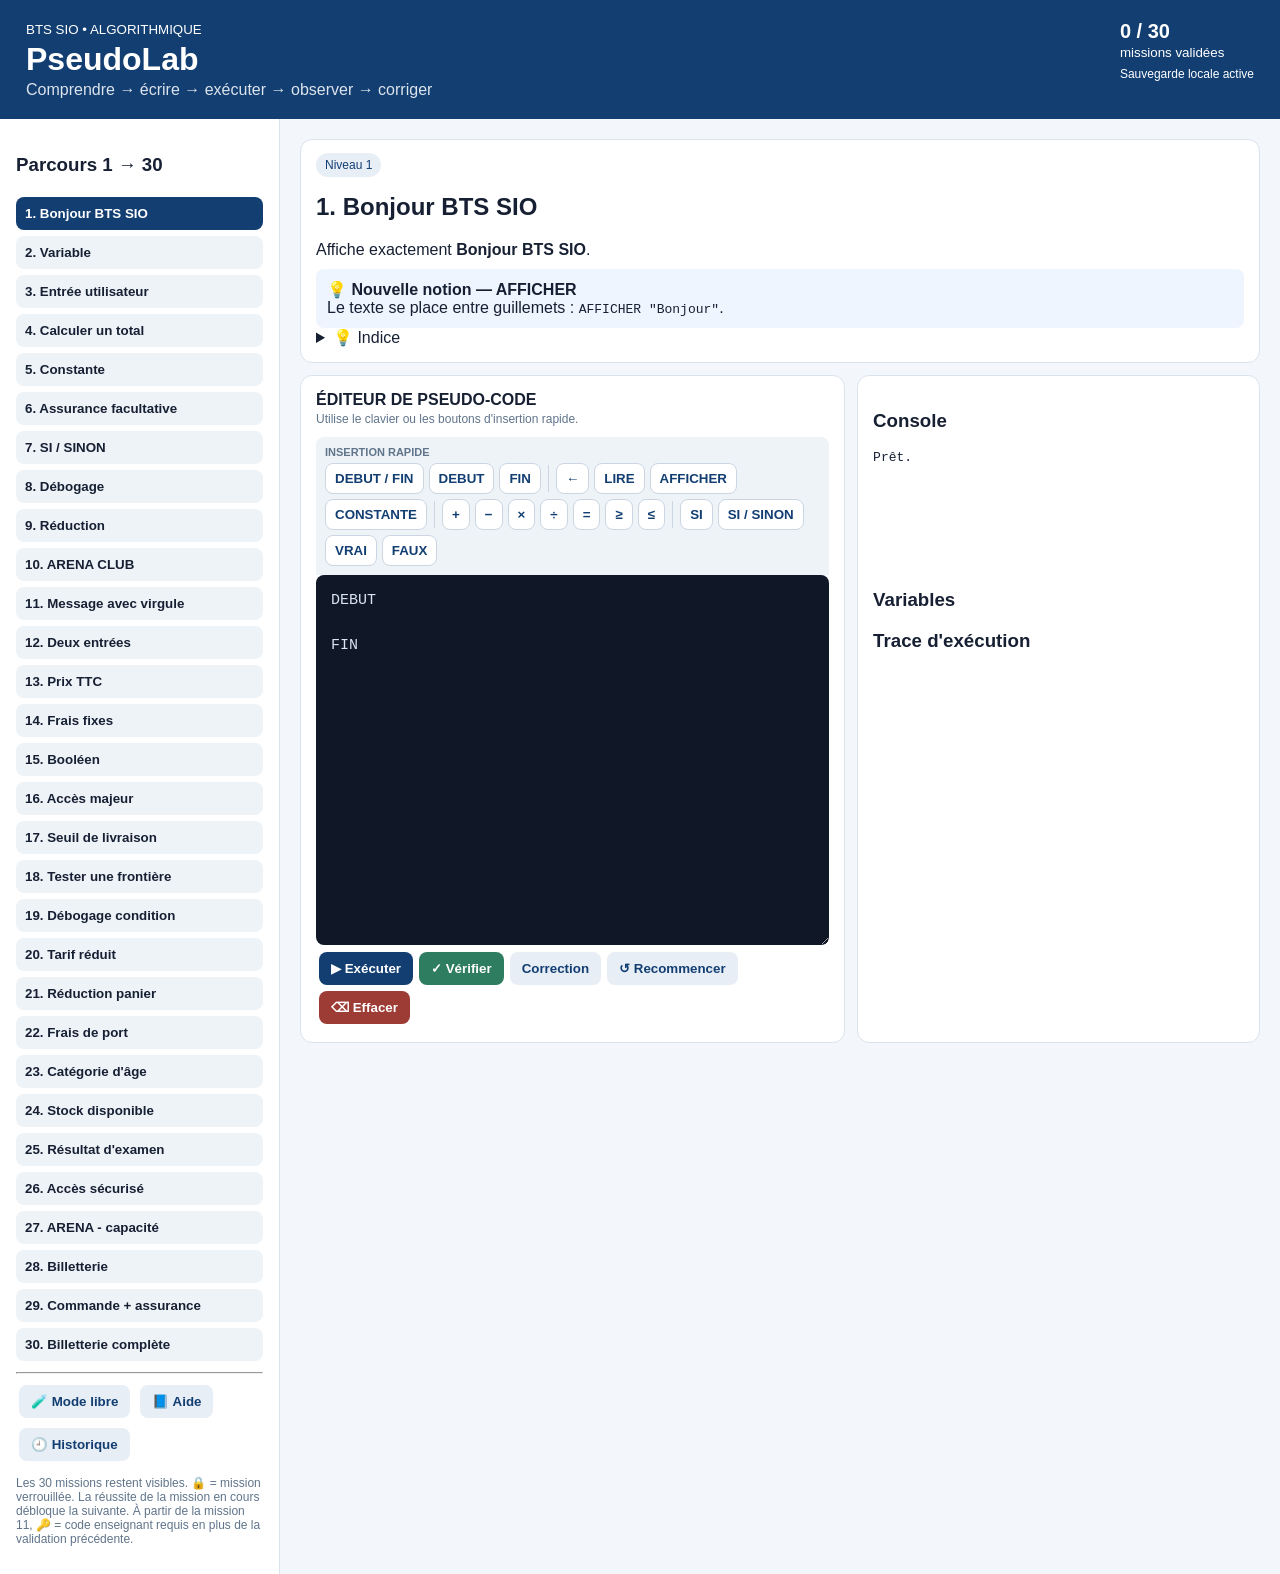
==== commit 29ba72de: "Refactor mission handling functions for clarity" ====
--- a/index.html
+++ b/index.html
@@ -32,9 +32,9 @@
 const E=id=>document.getElementById(id);
 function save(){localStorage.setItem(KEY,JSON.stringify(state));E("saveStatus").textContent="Sauvegardé localement • "+new Date().toLocaleTimeString("fr-FR",{hour:"2-digit",minute:"2-digit"});}
 function log(type,msg,mission=cur+1){state.history.unshift({at:new Date().toISOString(),mission,type,msg});state.history=state.history.slice(0,200);save()}
-function isDone(i){return state.done.includes(i)} function isUnlocked(i){return i<10||state.unlocked.includes(i)}
-function prereqOK(i){return i===0||isDone(i-1)}
-function canOpen(i){return isUnlocked(i)&&prereqOK(i)}
+function isDone(i){return state.done.includes(i)} function isUnlocked(i){return true}
+function prereqOK(i){return true}
+function canOpen(i){return true}
 function esc(s){return String(s).replace(/[&<>"]/g,c=>({"&":"&amp;","<":"&lt;",">":"&gt;",'"':"&quot;"}[c]))}
 function fmt(x){if(x===true)return"VRAI";if(x===false)return"FAUX";if(Number.isFinite(x))return String(Math.round(x*1000000)/1000000);return String(x)}
 function splitOutside(s,sep=","){let out=[],buf="",q=null,depth=0;for(let i=0;i<s.length;i++){let c=s[i];if(q){buf+=c;if(c===q&&s[i-1]!=="\\")q=null;continue}if(c==='"'||c==="'"){q=c;buf+=c;continue}if(c==="(")depth++;if(c===")")depth--;if(c===sep&&depth===0){out.push(buf.trim());buf="";}else buf+=c}if(buf.trim()||s.endsWith(sep))out.push(buf.trim());return out}
@@ -43,16 +43,30 @@
 function normalizeInput(x){if(typeof x==="boolean"||typeof x==="number")return x;let s=String(x??"").trim();if(/^(vrai|true)$/i.test(s))return true;if(/^(faux|false)$/i.test(s))return false;if(s!==""&&!isNaN(s.replace(",",".")))return Number(s.replace(",","."));return s}
 function readNames(code){let a=[];for(const line of code.split(/\n/)){let m=line.trim().match(/^LIRE\s+([A-Za-z_À-ÿ][\wÀ-ÿ]*)$/i);if(m&&!a.includes(m[1]))a.push(m[1])}return a}
 function execCode(code,input={}){let raw=code.split(/\n/),L=[];raw.forEach((x,idx)=>{let s=x.trim();if(s&&!/^\/\//.test(s)&&!(/^(DEBUT|FIN)$/i.test(s)))L.push({s,line:idx+1})});let v={},consts=new Set(),o=[],tr=[],steps=0;function go(a,b){for(let i=a;i<b;i++){if(++steps>1000)throw Error("Exécution interrompue : trop d'instructions.");let r=L[i].s,u=r.toUpperCase(),ln=L[i].line;if(/^SI\s+/i.test(r)){let c=r.replace(/^SI\s+/i,"").replace(/\s+ALORS$/i,"");let yes=Boolean(evalExpr(c,v)),d=1,el=-1,fi=-1;for(let j=i+1;j<b;j++){let z=L[j].s.toUpperCase();if(z.startsWith("SI "))d++;if(z==="FIN SI"){d--;if(!d){fi=j;break}}if(z==="SINON"&&d===1)el=j}if(fi<0)throw Error("Ligne "+ln+" : le SI n'a pas de FIN SI.");tr.push("L"+ln+" • "+r+" → "+(yes?"VRAI":"FAUX"));if(yes)go(i+1,el>=0?el:fi);else if(el>=0)go(el+1,fi);i=fi;continue}if(u==="SINON"||u==="FIN SI")continue;let rd=r.match(/^LIRE\s+([A-Za-z_À-ÿ][\wÀ-ÿ]*)$/i);if(rd){let n=rd[1];if(!(n in input))throw Error('Ligne '+ln+' : une valeur est attendue pour "'+n+'".');v[n]=normalizeInput(input[n]);tr.push("L"+ln+" • "+r+" → "+fmt(v[n]));continue}if(/^AFFICHER\s+/i.test(r)){let src=r.replace(/^AFFICHER\s+/i,""),parts=splitOutside(src),vals=parts.map(x=>evalExpr(x,v)),x=vals.map(fmt).join(" ");o.push(x);tr.push("L"+ln+" • "+r+" → "+x);continue}let m=r.match(/^(CONSTANTE\s+)?([A-Za-z_À-ÿ][\wÀ-ÿ]*)\s*(?:←|<-)\s*(.+)$/i);if(m){let isC=!!m[1],n=m[2];if(consts.has(n))throw Error('Ligne '+ln+' : la constante "'+n+'" ne peut pas être modifiée.');v[n]=evalExpr(m[3],v);if(isC)consts.add(n);tr.push("L"+ln+" • "+r+" → "+fmt(v[n]));continue}throw Error("Ligne "+ln+" : instruction non reconnue : "+r)}}try{go(0,L.length);return{o:o.join("\n"),v,tr}}catch(e){return{o:"ERREUR : "+e.message,v,tr,error:true}}}
-function list(){E("list").innerHTML="";M.forEach((m,i)=>{
-let b=document.createElement("button"),done=isDone(i),pre=prereqOK(i),unlocked=isUnlocked(i),stateName="";
-if(i===0){stateName=done?"done":"open"}
-else if(i<10){stateName=pre?(done?"done":"open"):"hardlocked"}
-else{stateName=(pre&&unlocked)?(done?"done":"open"):(pre&&!unlocked?"available":"hardlocked")}
-b.textContent=(i+1)+". "+m[1]+(stateName==="hardlocked"?"  🔒":stateName==="available"?"  🔑":"");
-b.className="m "+(i===cur&&stateName!=="hardlocked"?"on ":"")+(stateName==="done"?"done ":"")+(stateName==="available"?"available ":"")+(stateName==="hardlocked"?"locked ":"");
-if(stateName==="hardlocked"){b.disabled=true}else{b.onclick=()=>selectMission(i)}
-E("list").appendChild(b)});E("score").textContent=state.done.length+" / "+M.length}
-function selectMission(i){if(i>0&&!prereqOK(i))return;if(i>=10&&!isUnlocked(i)){openUnlock(i);return}load(i)}
+function list(){
+    E("list").innerHTML="";
+
+    M.forEach((m,i)=>{
+
+        let b=document.createElement("button");
+        let done=isDone(i);
+
+        b.textContent=(i+1)+". "+m[1];
+
+        b.className="m "
+            +(i===cur ? "on " : "")
+            +(done ? "done " : "");
+
+        b.onclick=()=>selectMission(i);
+
+        E("list").appendChild(b);
+    });
+
+    E("score").textContent=state.done.length+" / "+M.length;
+}
+function selectMission(i){
+    load(i)
+}
 function conceptFor(i){
 const C={
 0:["Nouvelle notion — AFFICHER",'Le texte se place entre guillemets : <code>AFFICHER "Bonjour"</code>.'],
@@ -89,4 +103,4 @@
 function historyView(){E("lesson").style.display="none";let h=state.history.length?state.history.map(x=>`<div><b>${new Date(x.at).toLocaleString("fr-FR")}</b> — Mission ${x.mission} — ${esc(x.msg)}</div>`).join(""):"<p>Aucune activité enregistrée.</p>";E("extra").innerHTML=`<div class="card"><h2>🕘 Historique local</h2><p class="small">Historique conservé sur cet appareil dans le navigateur.</p><div class="hist">${h}</div></div>`}
 E("code").addEventListener("input",()=>{state.drafts[cur]=E("code").value;save()});
 load(0);
-</script></body></html>+</script></body></html>
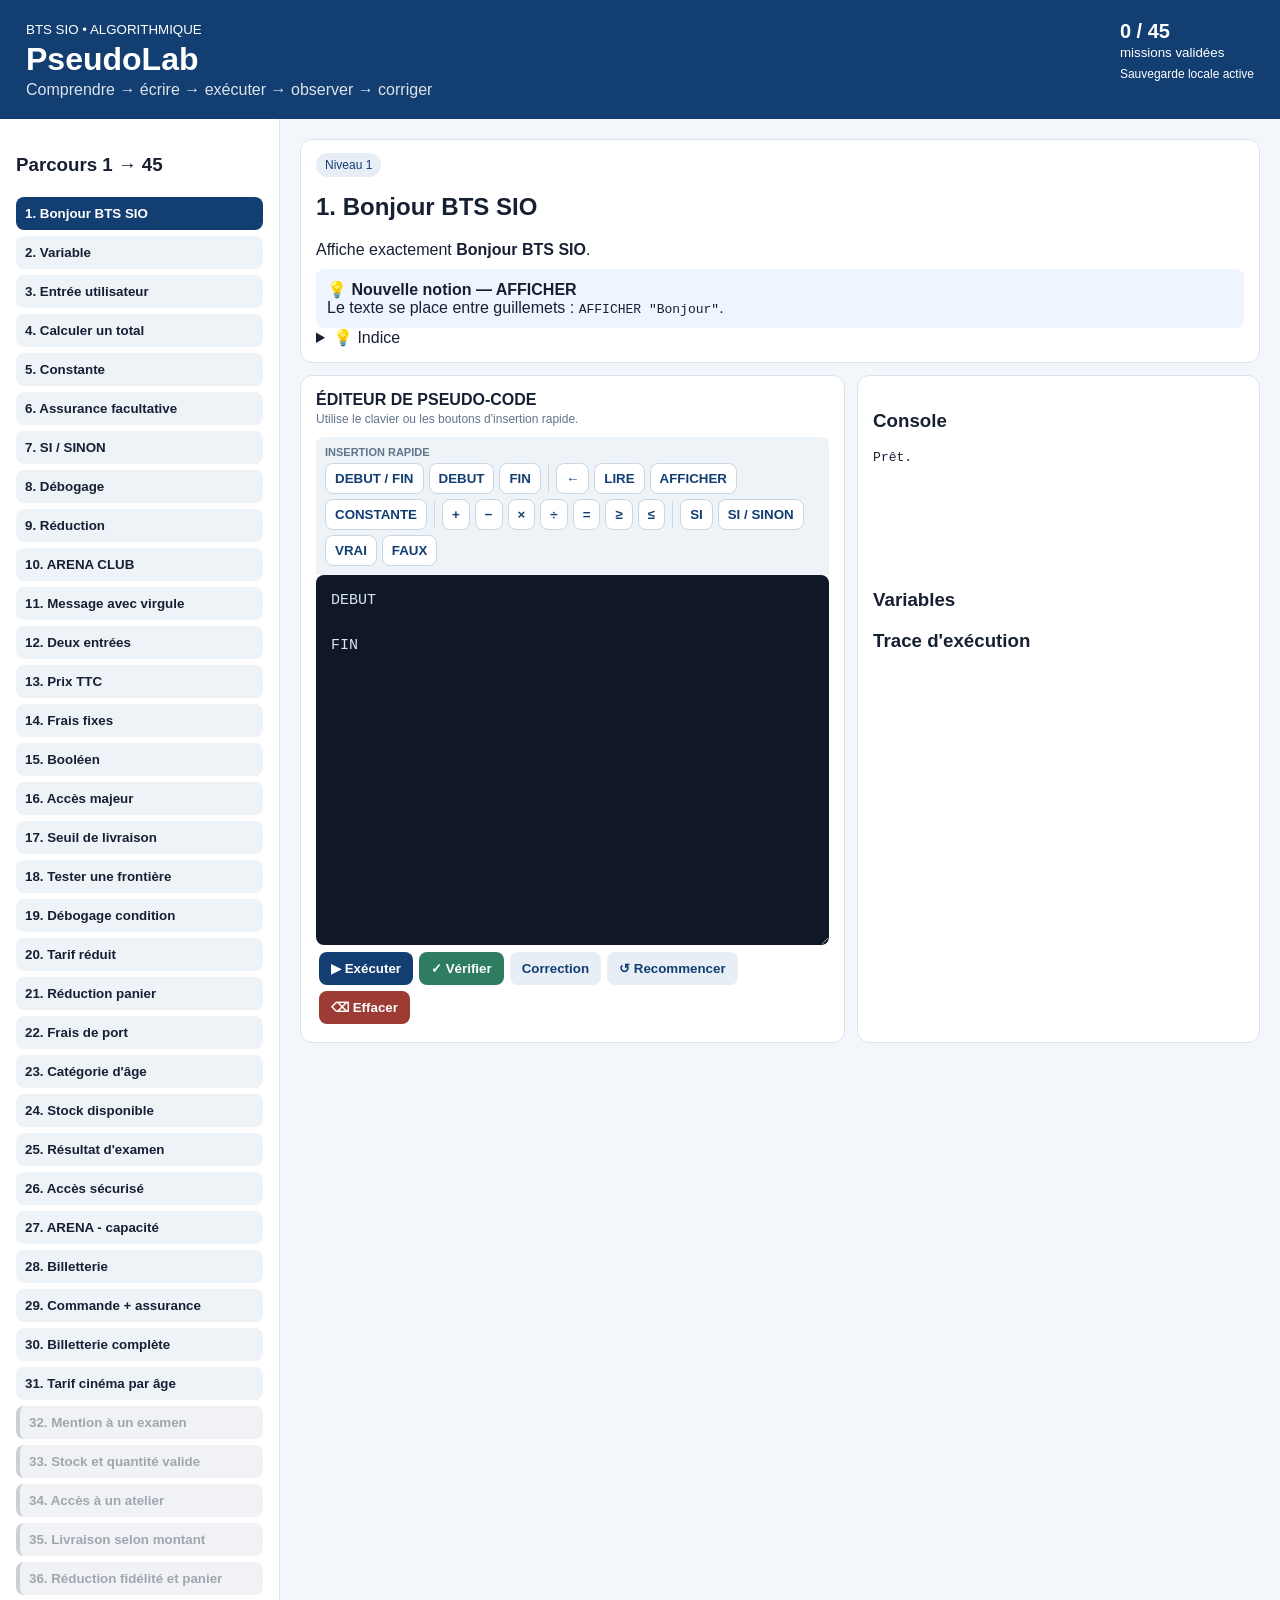
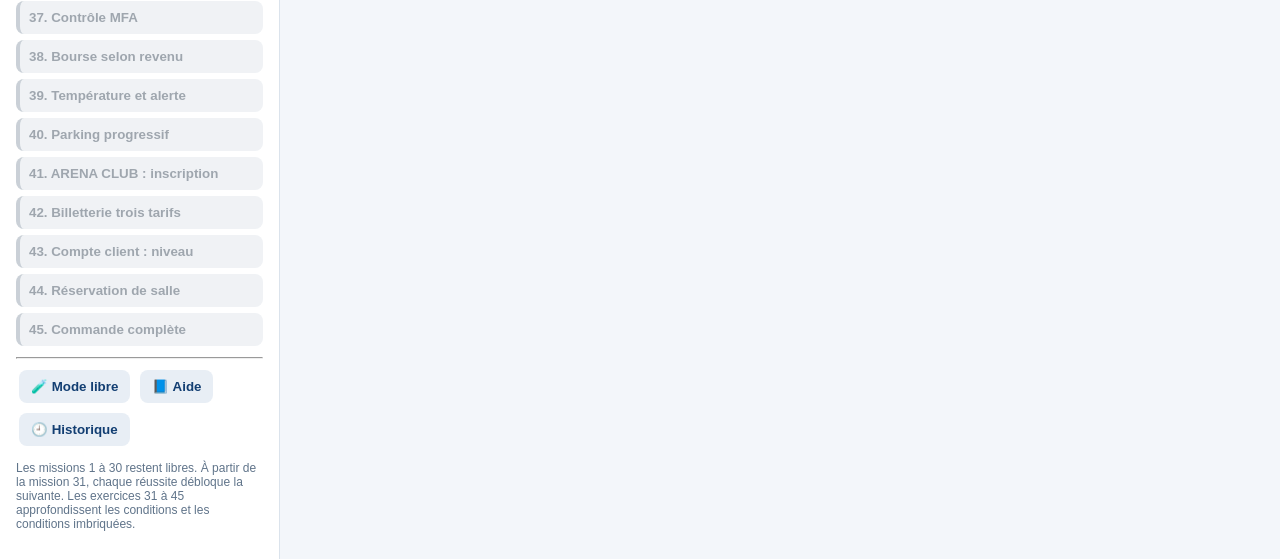
==== commit 85d14a1f: "Add files via upload" ====
--- a/index.html
+++ b/index.html
@@ -7,8 +7,8 @@
 textarea{width:100%;min-height:370px;background:#101827;color:#d9e5f2;border:0;border-radius:8px;padding:15px;font:15px/1.5 Consolas,monospace;resize:vertical}button{background:#123e72;color:white;border:0;border-radius:8px;padding:9px 12px;font-weight:bold;cursor:pointer;margin:3px}.green{background:#2f7d61}.light{background:#e8eef5;color:#123e72}.danger{background:#9d3b35}.quickbar{display:flex;gap:5px;flex-wrap:wrap;padding:9px;background:#eef3f8;border-radius:8px 8px 0 0;margin-top:10px}.quickbar button{margin:0;padding:7px 9px;background:white;color:#123e72;border:1px solid #cbd6e2}.quickbar .sep{width:1px;background:#cbd6e2;margin:2px}.quicklabel{width:100%;font-size:11px;font-weight:bold;color:#60748a}pre{white-space:pre-wrap;min-height:120px}.vars div{padding:6px;border-bottom:1px solid #eee;display:flex;justify-content:space-between}.ok,.bad,.info{padding:11px;border-radius:8px;margin-top:10px}.ok{background:#eaf7f0}.bad{background:#fff1ef}.info{background:#eef5ff}.badge{background:#e8eef5;color:#123e72;border-radius:20px;padding:5px 9px;font-size:12px}.inputrow{display:grid;grid-template-columns:1fr 1fr;gap:8px;align-items:center;margin:6px 0}.inputrow input{padding:8px;border:1px solid #cbd6e2;border-radius:7px}.hist{font-size:13px;max-height:220px;overflow:auto}.hist div{padding:6px;border-bottom:1px solid #eee}.modal{display:none;position:fixed;inset:0;background:#0008;z-index:50;align-items:center;justify-content:center}.modal.show{display:flex}.modalbox{background:white;border-radius:14px;padding:22px;width:min(460px,92vw)}.modalbox input{width:100%;padding:11px;margin:10px 0;border:1px solid #cbd6e2;border-radius:8px}.small{font-size:12px;color:#60748a}.topactions{display:flex;flex-wrap:wrap;gap:4px}.status{font-size:12px;margin-top:6px}.warn{background:#fff3e0;padding:10px;border-radius:8px}
 @media(max-width:900px){main,.grid{grid-template-columns:1fr}aside{border-right:0;border-bottom:1px solid #dbe3ec}}
 </style></head><body>
-<header><div><small>BTS SIO • ALGORITHMIQUE</small><h1 style="margin:3px 0">PseudoLab</h1><div class="sub">Comprendre → écrire → exécuter → observer → corriger</div></div><div><div id="score" class="score">0 / 30</div><small>missions validées</small><div class="status" id="saveStatus">Sauvegarde locale active</div></div></header>
-<main><aside><h3>Parcours 1 → 30</h3><div id="list"></div><hr><div class="topactions"><button class="light" onclick="freeMode()">🧪 Mode libre</button><button class="light" onclick="syntax()">📘 Aide</button><button class="light" onclick="historyView()">🕘 Historique</button></div><p class="small">Les 30 missions restent visibles. 🔒 = mission verrouillée. La réussite de la mission en cours débloque la suivante. À partir de la mission 11, 🔑 = code enseignant requis en plus de la validation précédente.</p></aside>
+<header><div><small>BTS SIO • ALGORITHMIQUE</small><h1 style="margin:3px 0">PseudoLab</h1><div class="sub">Comprendre → écrire → exécuter → observer → corriger</div></div><div><div id="score" class="score">0 / 45</div><small>missions validées</small><div class="status" id="saveStatus">Sauvegarde locale active</div></div></header>
+<main><aside><h3>Parcours 1 → 45</h3><div id="list"></div><hr><div class="topactions"><button class="light" onclick="freeMode()">🧪 Mode libre</button><button class="light" onclick="syntax()">📘 Aide</button><button class="light" onclick="historyView()">🕘 Historique</button></div><p class="small">Les missions 1 à 30 restent libres. À partir de la mission 31, chaque réussite débloque la suivante. Les exercices 31 à 45 approfondissent les conditions et les conditions imbriquées.</p></aside>
 <section class="work"><div id="lesson"><div class="card"><span id="level" class="badge"></span><h2 id="title"></h2><div id="task"></div><div id="concept"></div><details><summary>💡 Indice</summary><p id="hint"></p></details><div id="gate"></div></div>
 <div class="grid"><div class="card"><b>ÉDITEUR DE PSEUDO-CODE</b><br><small class="small">Utilise le clavier ou les boutons d'insertion rapide.</small>
 <div class="quickbar"><div class="quicklabel">INSERTION RAPIDE</div>
@@ -24,6 +24,9 @@
 
 <script>
 const M=[["Niveau 1", "Bonjour BTS SIO", "Affiche exactement <b>Bonjour BTS SIO</b>.", "Utilise AFFICHER et un texte entre guillemets.", "DEBUT\n    \nFIN", {}, "Bonjour BTS SIO", "DEBUT\n    AFFICHER \"Bonjour BTS SIO\"\nFIN", false], ["Niveau 1", "Variable", "Crée <b>age</b> contenant 18 puis affiche sa valeur.", "Affectation : age ← 18", "DEBUT\n    age ← 18\n    \nFIN", {}, "18", "DEBUT\n    age ← 18\n    AFFICHER age\nFIN", false], ["Niveau 1", "Entrée utilisateur", "Lis <b>prenom</b> puis affiche Bonjour suivi du prénom.", "LIRE prenom", "DEBUT\n    LIRE prenom\n    \nFIN", {"prenom": "Sunda"}, "Bonjour Sunda", "DEBUT\n    LIRE prenom\n    AFFICHER \"Bonjour\", prenom\nFIN", false], ["Niveau 2", "Calculer un total", "Lis <b>prix</b> et <b>quantite</b>. Calcule et affiche <b>total</b>.", "total ← prix * quantite", "DEBUT\n    LIRE prix\n    LIRE quantite\n    \n    AFFICHER total\nFIN", {"prix": 12, "quantite": 3}, "36", "DEBUT\n    LIRE prix\n    LIRE quantite\n    total ← prix * quantite\n    AFFICHER total\nFIN", false], ["Niveau 2", "Constante", "Tarif 180 €, frais fixes 15 €. Utilise <b>CONSTANTE FRAIS</b> et affiche le total.", "CONSTANTE FRAIS ← 15", "DEBUT\n    tarif ← 180\n    \n    total ← tarif + FRAIS\n    AFFICHER total\nFIN", {}, "195", "DEBUT\n    tarif ← 180\n    CONSTANTE FRAIS ← 15\n    total ← tarif + FRAIS\n    AFFICHER total\nFIN", false], ["Niveau 3", "Assurance facultative", "Transport 80 €, assurance 2,50 €. Lis <b>assurance</b> (VRAI/FAUX) et ajoute les frais seulement si elle est choisie.", "SI assurance = VRAI ALORS", "DEBUT\n    transport ← 80\n    CONSTANTE FRAIS ← 2.5\n    LIRE assurance\n    total ← transport\n    \n    AFFICHER total\nFIN", {"assurance": true}, "82.5", "DEBUT\n    transport ← 80\n    CONSTANTE FRAIS ← 2.5\n    LIRE assurance\n    total ← transport\n    SI assurance = VRAI ALORS\n        total ← total + FRAIS\n    FIN SI\n    AFFICHER total\nFIN", false], ["Niveau 3", "SI / SINON", "Lis <b>age</b>. Affiche Majeur si age >= 18, sinon Mineur.", "Utilise SI, SINON et FIN SI.", "DEBUT\n    LIRE age\n    \nFIN", {"age": 15}, "Mineur", "DEBUT\n    LIRE age\n    SI age >= 18 ALORS\n        AFFICHER \"Majeur\"\n    SINON\n        AFFICHER \"Mineur\"\n    FIN SI\nFIN", false], ["Niveau 3", "Débogage", "Le programme doit afficher 195. Trouve et corrige le bug.", "Observe l'opérateur.", "DEBUT\n    tarif ← 180\n    frais ← 15\n    total ← tarif - frais\n    AFFICHER total\nFIN", {}, "195", "DEBUT\n    tarif ← 180\n    frais ← 15\n    total ← tarif + frais\n    AFFICHER total\nFIN", false], ["Niveau 4", "Réduction", "Lis <b>total</b>. Si total >= 100, applique 10 % de réduction puis affiche.", "Multiplie par 0.90.", "DEBUT\n    LIRE total\n    \n    AFFICHER total\nFIN", {"total": 120}, "108", "DEBUT\n    LIRE total\n    SI total >= 100 ALORS\n        total ← total * 0.90\n    FIN SI\n    AFFICHER total\nFIN", false], ["Mission pro", "ARENA CLUB", "Tarif 220 €, inscription 15 €, assurance facultative 2,50 €. Lis assurance et affiche le montant final.", "Calcule d'abord le socle fixe.", "DEBUT\n    tarif ← 220\n    CONSTANTE INSCRIPTION ← 15\n    CONSTANTE ASSURANCE ← 2.5\n    LIRE assurance\n    \n    AFFICHER total\nFIN", {"assurance": true}, "237.5", "DEBUT\n    tarif ← 220\n    CONSTANTE INSCRIPTION ← 15\n    CONSTANTE ASSURANCE ← 2.5\n    LIRE assurance\n    total ← tarif + INSCRIPTION\n    SI assurance = VRAI ALORS\n        total ← total + ASSURANCE\n    FIN SI\n    AFFICHER total\nFIN", false], ["Niveau 4", "Message avec virgule", "Affiche exactement <b>Bonjour, BTS SIO !</b>.", "La virgule est à l'intérieur des guillemets.", "DEBUT\n    \nFIN", {}, "Bonjour, BTS SIO !", "DEBUT\n    AFFICHER \"Bonjour, BTS SIO !\"\nFIN", true], ["Niveau 4", "Deux entrées", "Lis <b>prenom</b> et <b>ville</b>, puis affiche : Bonjour Lina de Creil.", "Deux LIRE, puis un AFFICHER avec plusieurs éléments.", "DEBUT\n    LIRE prenom\n    LIRE ville\n    \nFIN", {"prenom": "Lina", "ville": "Creil"}, "Bonjour Lina de Creil", "DEBUT\n    LIRE prenom\n    LIRE ville\n    AFFICHER \"Bonjour\", prenom, \"de\", ville\nFIN", true], ["Niveau 4", "Prix TTC", "Prix HT 50 €, TVA 20 %. Calcule et affiche le prix TTC.", "TTC = HT * (1 + TVA)", "DEBUT\n    prixHT ← 50\n    CONSTANTE TVA ← 0.20\n    \nFIN", {}, "60", "DEBUT\n    prixHT ← 50\n    CONSTANTE TVA ← 0.20\n    prixTTC ← prixHT * (1 + TVA)\n    AFFICHER prixTTC\nFIN", true], ["Niveau 4", "Frais fixes", "Un abonnement coûte 35 € et les frais fixes 5 €. Utilise une constante et affiche 40.", "Une constante ne doit pas être modifiée.", "DEBUT\n    abonnement ← 35\n    \nFIN", {}, "40", "DEBUT\n    abonnement ← 35\n    CONSTANTE FRAIS ← 5\n    total ← abonnement + FRAIS\n    AFFICHER total\nFIN", true], ["Niveau 4", "Booléen", "Crée <b>connecte ← VRAI</b> et affiche sa valeur.", "VRAI n'est pas un texte entre guillemets.", "DEBUT\n    \nFIN", {}, "VRAI", "DEBUT\n    connecte ← VRAI\n    AFFICHER connecte\nFIN", true], ["Niveau 5", "Accès majeur", "Lis age. Si age >= 18, affiche Accès autorisé. Sinon affiche Accès refusé.", "Une condition avec deux branches.", "DEBUT\n    LIRE age\n    \nFIN", {"age": 20}, "Accès autorisé", "DEBUT\n    LIRE age\n    SI age >= 18 ALORS\n        AFFICHER \"Accès autorisé\"\n    SINON\n        AFFICHER \"Accès refusé\"\n    FIN SI\nFIN", true], ["Niveau 5", "Seuil de livraison", "Lis total. Si total >= 50, affiche Livraison offerte, sinon Frais de livraison.", "Attention à la valeur frontière 50.", "DEBUT\n    LIRE total\n    \nFIN", {"total": 50}, "Livraison offerte", "DEBUT\n    LIRE total\n    SI total >= 50 ALORS\n        AFFICHER \"Livraison offerte\"\n    SINON\n        AFFICHER \"Frais de livraison\"\n    FIN SI\nFIN", true], ["Niveau 5", "Tester une frontière", "Lis note. Affiche Validé si note >= 10, sinon À revoir.", "Le test utilise exactement 10.", "DEBUT\n    LIRE note\n    \nFIN", {"note": 10}, "Validé", "DEBUT\n    LIRE note\n    SI note >= 10 ALORS\n        AFFICHER \"Validé\"\n    SINON\n        AFFICHER \"À revoir\"\n    FIN SI\nFIN", true], ["Niveau 5", "Débogage condition", "Le programme doit afficher Autorisé pour age=21. Corrige la condition.", "L'opérateur de comparaison est faux.", "DEBUT\n    age ← 21\n    SI age < 18 ALORS\n        AFFICHER \"Autorisé\"\n    SINON\n        AFFICHER \"Refusé\"\n    FIN SI\nFIN", {}, "Autorisé", "DEBUT\n    age ← 21\n    SI age >= 18 ALORS\n        AFFICHER \"Autorisé\"\n    SINON\n        AFFICHER \"Refusé\"\n    FIN SI\nFIN", true], ["Niveau 5", "Tarif réduit", "Lis age. Tarif normal 12 €, tarif réduit 8 € si age < 18. Affiche le tarif.", "Affecte tarif dans les deux branches.", "DEBUT\n    LIRE age\n    \n    AFFICHER tarif\nFIN", {"age": 16}, "8", "DEBUT\n    LIRE age\n    SI age < 18 ALORS\n        tarif ← 8\n    SINON\n        tarif ← 12\n    FIN SI\n    AFFICHER tarif\nFIN", true], ["Niveau 6", "Réduction panier", "Lis total. Si total >= 200, applique 15 % de réduction.", "15 % de réduction = multiplier par 0.85.", "DEBUT\n    LIRE total\n    \n    AFFICHER total\nFIN", {"total": 200}, "170", "DEBUT\n    LIRE total\n    SI total >= 200 ALORS\n        total ← total * 0.85\n    FIN SI\n    AFFICHER total\nFIN", true], ["Niveau 6", "Frais de port", "Lis total. Si total < 60, ajoute 6 € de port. Sinon ne change rien.", "Le test utilise total=45.", "DEBUT\n    LIRE total\n    CONSTANTE PORT ← 6\n    \n    AFFICHER total\nFIN", {"total": 45}, "51", "DEBUT\n    LIRE total\n    CONSTANTE PORT ← 6\n    SI total < 60 ALORS\n        total ← total + PORT\n    FIN SI\n    AFFICHER total\nFIN", true], ["Niveau 6", "Catégorie d'âge", "Lis age. Si age >= 18 affiche Adulte, sinon Jeune.", "Reste simple : une seule condition.", "DEBUT\n    LIRE age\n    \nFIN", {"age": 17}, "Jeune", "DEBUT\n    LIRE age\n    SI age >= 18 ALORS\n        AFFICHER \"Adulte\"\n    SINON\n        AFFICHER \"Jeune\"\n    FIN SI\nFIN", true], ["Niveau 6", "Stock disponible", "Lis stock et quantite. Si stock >= quantite affiche Disponible, sinon Stock insuffisant.", "Compare les deux variables.", "DEBUT\n    LIRE stock\n    LIRE quantite\n    \nFIN", {"stock": 8, "quantite": 10}, "Stock insuffisant", "DEBUT\n    LIRE stock\n    LIRE quantite\n    SI stock >= quantite ALORS\n        AFFICHER \"Disponible\"\n    SINON\n        AFFICHER \"Stock insuffisant\"\n    FIN SI\nFIN", true], ["Niveau 6", "Résultat d'examen", "Lis note. Si note >= 10 affiche Admis, sinon Ajourné.", "Le test utilise note=14.", "DEBUT\n    LIRE note\n    \nFIN", {"note": 14}, "Admis", "DEBUT\n    LIRE note\n    SI note >= 10 ALORS\n        AFFICHER \"Admis\"\n    SINON\n        AFFICHER \"Ajourné\"\n    FIN SI\nFIN", true], ["Niveau 7", "Accès sécurisé", "Lis motDePasseCorrect (VRAI/FAUX). Affiche Connexion autorisée seulement s'il vaut VRAI.", "Compare à VRAI.", "DEBUT\n    LIRE motDePasseCorrect\n    \nFIN", {"motDePasseCorrect": true}, "Connexion autorisée", "DEBUT\n    LIRE motDePasseCorrect\n    SI motDePasseCorrect = VRAI ALORS\n        AFFICHER \"Connexion autorisée\"\n    SINON\n        AFFICHER \"Connexion refusée\"\n    FIN SI\nFIN", true], ["Niveau 7", "ARENA - capacité", "Lis placesRestantes et demande. Affiche Inscription possible si les places suffisent.", "Comparer capacité et demande.", "DEBUT\n    LIRE placesRestantes\n    LIRE demande\n    \nFIN", {"placesRestantes": 3, "demande": 2}, "Inscription possible", "DEBUT\n    LIRE placesRestantes\n    LIRE demande\n    SI placesRestantes >= demande ALORS\n        AFFICHER \"Inscription possible\"\n    SINON\n        AFFICHER \"Complet\"\n    FIN SI\nFIN", true], ["Niveau 7", "Billetterie", "Lis quantite. Prix 18 €, mais 15 € par billet à partir de 5 billets. Affiche le total.", "Choisis d'abord prixBillet, puis calcule total.", "DEBUT\n    LIRE quantite\n    \n    AFFICHER total\nFIN", {"quantite": 5}, "75", "DEBUT\n    LIRE quantite\n    SI quantite >= 5 ALORS\n        prixBillet ← 15\n    SINON\n        prixBillet ← 18\n    FIN SI\n    total ← quantite * prixBillet\n    AFFICHER total\nFIN", true], ["Niveau 7", "Commande + assurance", "Lis quantite et assurance. Billet 18 €, assurance fixe 2,50 € si choisie. Affiche le total.", "Calcule les billets puis traite l'assurance.", "DEBUT\n    LIRE quantite\n    LIRE assurance\n    CONSTANTE ASSURANCE ← 2.5\n    \n    AFFICHER total\nFIN", {"quantite": 3, "assurance": true}, "56.5", "DEBUT\n    LIRE quantite\n    LIRE assurance\n    CONSTANTE ASSURANCE ← 2.5\n    total ← quantite * 18\n    SI assurance = VRAI ALORS\n        total ← total + ASSURANCE\n    FIN SI\n    AFFICHER total\nFIN", true], ["Mission finale", "Billetterie complète", "Lis quantite et assurance. Prix 18 €, 15 € à partir de 5 billets. Assurance fixe 2,50 €. Affiche le total.", "Combine choix du tarif, calcul puis assurance.", "DEBUT\n    LIRE quantite\n    LIRE assurance\n    CONSTANTE ASSURANCE ← 2.5\n    \n    AFFICHER total\nFIN", {"quantite": 6, "assurance": true}, "92.5", "DEBUT\n    LIRE quantite\n    LIRE assurance\n    CONSTANTE ASSURANCE ← 2.5\n    SI quantite >= 5 ALORS\n        prixBillet ← 15\n    SINON\n        prixBillet ← 18\n    FIN SI\n    total ← quantite * prixBillet\n    SI assurance = VRAI ALORS\n        total ← total + ASSURANCE\n    FIN SI\n    AFFICHER total\nFIN", true]];
+
+// Missions 31 à 45 : conditions et conditions imbriquées
+M.push(...[["Niveau 8", "Tarif cinéma par âge", "Lis <b>age</b>. Moins de 12 ans : 6 €, de 12 à 17 ans : 9 €, à partir de 18 ans : 13 €. Affiche le tarif.", "Imbrique un SI dans le SINON.", "DEBUT\n    LIRE age\n    \nFIN", {"age": 15}, "9", "DEBUT\n    LIRE age\n    SI age < 12 ALORS\n        tarif ← 6\n    SINON\n        SI age < 18 ALORS\n            tarif ← 9\n        SINON\n            tarif ← 13\n        FIN SI\n    FIN SI\n    AFFICHER tarif\nFIN", false], ["Niveau 8", "Mention à un examen", "Lis <b>note</b>. Si note &lt; 10 : Ajourné ; de 10 à moins de 14 : Admis ; sinon : Mention bien.", "Teste les seuils dans l’ordre.", "DEBUT\n    LIRE note\n    \nFIN", {"note": 15}, "Mention bien", "DEBUT\n    LIRE note\n    SI note < 10 ALORS\n        AFFICHER \"Ajourné\"\n    SINON\n        SI note < 14 ALORS\n            AFFICHER \"Admis\"\n        SINON\n            AFFICHER \"Mention bien\"\n        FIN SI\n    FIN SI\nFIN", false], ["Niveau 8", "Stock et quantité valide", "Lis <b>stock</b> et <b>quantite</b>. Si quantité &lt;= 0 : Quantite invalide. Sinon, si stock suffisant : Commande acceptee ; sinon : Stock insuffisant.", "Vérifie d’abord la quantité.", "DEBUT\n    LIRE stock\n    LIRE quantite\n    \nFIN", {"stock": 8, "quantite": 10}, "Stock insuffisant", "DEBUT\n    LIRE stock\n    LIRE quantite\n    SI quantite <= 0 ALORS\n        AFFICHER \"Quantite invalide\"\n    SINON\n        SI stock >= quantite ALORS\n            AFFICHER \"Commande acceptee\"\n        SINON\n            AFFICHER \"Stock insuffisant\"\n        FIN SI\n    FIN SI\nFIN", false], ["Niveau 8", "Accès à un atelier", "Lis <b>age</b> et <b>autorisation</b> (VRAI/FAUX). Un majeur est accepté ; un mineur uniquement avec autorisation. Affiche Accepte ou Refuse.", "Deux tests imbriqués suffisent.", "DEBUT\n    LIRE age\n    LIRE autorisation\n    \nFIN", {"age": 16, "autorisation": true}, "Accepte", "DEBUT\n    LIRE age\n    LIRE autorisation\n    SI age >= 18 ALORS\n        AFFICHER \"Accepte\"\n    SINON\n        SI autorisation = VRAI ALORS\n            AFFICHER \"Accepte\"\n        SINON\n            AFFICHER \"Refuse\"\n        FIN SI\n    FIN SI\nFIN", false], ["Niveau 8", "Livraison selon montant", "Lis <b>total</b>. Si total &lt; 30, ajoute 8 € ; de 30 à moins de 60, ajoute 4 € ; à partir de 60, livraison gratuite. Affiche le montant final.", "Utilise des conditions imbriquées.", "DEBUT\n    LIRE total\n    \nFIN", {"total": 45}, "49", "DEBUT\n    LIRE total\n    SI total < 30 ALORS\n        frais ← 8\n    SINON\n        SI total < 60 ALORS\n            frais ← 4\n        SINON\n            frais ← 0\n        FIN SI\n    FIN SI\n    final ← total + frais\n    AFFICHER final\nFIN", false], ["Niveau 9", "Réduction fidélité et panier", "Lis <b>total</b> et <b>fidelite</b>. À partir de 100 €, remise de 10 %. Si le client est fidèle, ajoute 5 € de réduction après la remise. Affiche le total final.", "Deux conditions successives.", "DEBUT\n    LIRE total\n    LIRE fidelite\n    \nFIN", {"total": 120, "fidelite": true}, "103", "DEBUT\n    LIRE total\n    LIRE fidelite\n    SI total >= 100 ALORS\n        total ← total * 0.9\n    FIN SI\n    SI fidelite = VRAI ALORS\n        total ← total - 5\n    FIN SI\n    AFFICHER total\nFIN", false], ["Niveau 9", "Contrôle MFA", "Lis <b>motDePasseCorrect</b>, <b>mfaValide</b>, <b>compteBloque</b>. Affiche Acces autorise uniquement si le mot de passe et la MFA sont valides et le compte non bloqué. Sinon Acces refuse.", "Imbrique trois SI pour sécuriser le raisonnement.", "DEBUT\n    LIRE motDePasseCorrect\n    LIRE mfaValide\n    LIRE compteBloque\n    \nFIN", {"motDePasseCorrect": true, "mfaValide": true, "compteBloque": false}, "Acces autorise", "DEBUT\n    LIRE motDePasseCorrect\n    LIRE mfaValide\n    LIRE compteBloque\n    SI motDePasseCorrect = VRAI ALORS\n        SI mfaValide = VRAI ALORS\n            SI compteBloque = FAUX ALORS\n                AFFICHER \"Acces autorise\"\n            SINON\n                AFFICHER \"Acces refuse\"\n            FIN SI\n        SINON\n            AFFICHER \"Acces refuse\"\n        FIN SI\n    SINON\n        AFFICHER \"Acces refuse\"\n    FIN SI\nFIN", false], ["Niveau 9", "Bourse selon revenu", "Lis <b>revenu</b> et <b>boursier</b> (VRAI/FAUX). Si revenu &lt; 1000 : aide 200 € ; sinon si revenu &lt; 1800 et boursier : aide 100 € ; sinon : 0 €. Affiche aide.", "Un SI imbriqué puis un test booléen.", "DEBUT\n    LIRE revenu\n    LIRE boursier\n    \nFIN", {"revenu": 1500, "boursier": true}, "100", "DEBUT\n    LIRE revenu\n    LIRE boursier\n    aide ← 0\n    SI revenu < 1000 ALORS\n        aide ← 200\n    SINON\n        SI revenu < 1800 ALORS\n            SI boursier = VRAI ALORS\n                aide ← 100\n            FIN SI\n        FIN SI\n    FIN SI\n    AFFICHER aide\nFIN", false], ["Niveau 9", "Température et alerte", "Lis <b>temperature</b>. Si &lt; 0 : Gel ; de 0 à moins de 30 : Normale ; à partir de 30 : Canicule.", "Attention aux frontières 0 et 30.", "DEBUT\n    LIRE temperature\n    \nFIN", {"temperature": 30}, "Canicule", "DEBUT\n    LIRE temperature\n    SI temperature < 0 ALORS\n        AFFICHER \"Gel\"\n    SINON\n        SI temperature < 30 ALORS\n            AFFICHER \"Normale\"\n        SINON\n            AFFICHER \"Canicule\"\n        FIN SI\n    FIN SI\nFIN", false], ["Niveau 9", "Parking progressif", "Lis <b>heures</b>. Si heures &lt;= 0 : affiche 0. De 1 à 2 h : 4 €. Au-delà : 4 € + 3 € par heure supplémentaire. Affiche le tarif.", "Traite le cas invalide avant les calculs.", "DEBUT\n    LIRE heures\n    \nFIN", {"heures": 4}, "10", "DEBUT\n    LIRE heures\n    SI heures <= 0 ALORS\n        tarif ← 0\n    SINON\n        SI heures <= 2 ALORS\n            tarif ← 4\n        SINON\n            tarif ← 4 + (heures - 2) * 3\n        FIN SI\n    FIN SI\n    AFFICHER tarif\nFIN", false], ["Niveau 10", "ARENA CLUB : inscription", "Lis <b>age</b>, <b>places</b>, <b>certificat</b> (VRAI/FAUX). Si aucune place : Complet ; sinon si certificat absent : Certificat requis ; sinon si âge &lt; 16 : Accord parental requis ; sinon : Inscription valide.", "L’ordre des contrôles détermine le message.", "DEBUT\n    LIRE age\n    LIRE places\n    LIRE certificat\n    \nFIN", {"age": 17, "places": 2, "certificat": true}, "Inscription valide", "DEBUT\n    LIRE age\n    LIRE places\n    LIRE certificat\n    SI places <= 0 ALORS\n        AFFICHER \"Complet\"\n    SINON\n        SI certificat = FAUX ALORS\n            AFFICHER \"Certificat requis\"\n        SINON\n            SI age < 16 ALORS\n                AFFICHER \"Accord parental requis\"\n            SINON\n                AFFICHER \"Inscription valide\"\n            FIN SI\n        FIN SI\n    FIN SI\nFIN", false], ["Niveau 10", "Billetterie trois tarifs", "Lis <b>age</b> et <b>quantite</b>. Tarif mineur 12 €, tarif adulte 18 €, tarif groupe adulte 15 € à partir de 5 billets. Ajoute 3 € de frais fixes. Affiche le total.", "Le tarif mineur est prioritaire.", "DEBUT\n    LIRE age\n    LIRE quantite\n    \nFIN", {"age": 17, "quantite": 5}, "63", "DEBUT\n    LIRE age\n    LIRE quantite\n    SI age < 18 ALORS\n        prix ← 12\n    SINON\n        SI quantite >= 5 ALORS\n            prix ← 15\n        SINON\n            prix ← 18\n        FIN SI\n    FIN SI\n    total ← prix * quantite + 3\n    AFFICHER total\nFIN", false], ["Niveau 10", "Compte client : niveau", "Lis <b>points</b> et <b>actif</b> (VRAI/FAUX). Si compte inactif : Inactif ; sinon moins de 100 points : Bronze ; moins de 500 : Argent ; sinon : Or.", "Teste d’abord le statut du compte.", "DEBUT\n    LIRE points\n    LIRE actif\n    \nFIN", {"points": 520, "actif": true}, "Or", "DEBUT\n    LIRE points\n    LIRE actif\n    SI actif = FAUX ALORS\n        AFFICHER \"Inactif\"\n    SINON\n        SI points < 100 ALORS\n            AFFICHER \"Bronze\"\n        SINON\n            SI points < 500 ALORS\n                AFFICHER \"Argent\"\n            SINON\n                AFFICHER \"Or\"\n            FIN SI\n        FIN SI\n    FIN SI\nFIN", false], ["Niveau 10", "Réservation de salle", "Lis <b>disponible</b>, <b>capacite</b>, <b>participants</b>. Si salle indisponible : Indisponible ; sinon si participants &lt;= 0 : Nombre invalide ; sinon si participants dépassent la capacité : Trop de participants ; sinon : Reservation acceptee.", "Trois contrôles imbriqués.", "DEBUT\n    LIRE disponible\n    LIRE capacite\n    LIRE participants\n    \nFIN", {"disponible": true, "capacite": 20, "participants": 18}, "Reservation acceptee", "DEBUT\n    LIRE disponible\n    LIRE capacite\n    LIRE participants\n    SI disponible = FAUX ALORS\n        AFFICHER \"Indisponible\"\n    SINON\n        SI participants <= 0 ALORS\n            AFFICHER \"Nombre invalide\"\n        SINON\n            SI participants > capacite ALORS\n                AFFICHER \"Trop de participants\"\n            SINON\n                AFFICHER \"Reservation acceptee\"\n            FIN SI\n        FIN SI\n    FIN SI\nFIN", false], ["Mission avancée", "Commande complète", "Lis <b>quantite</b>, <b>fidelite</b> et <b>express</b> (VRAI/FAUX). Quantité invalide si &lt;= 0 (affiche Quantite invalide). Sinon prix unitaire 20 €, réduit à 17 € dès 5 articles ; fidélité : -5 € sur le total ; express : +8 €. Affiche le montant final.", "Valide d’abord la quantité, puis imbrique le choix du tarif.", "DEBUT\n    LIRE quantite\n    LIRE fidelite\n    LIRE express\n    \nFIN", {"quantite": 5, "fidelite": true, "express": true}, "88", "DEBUT\n    LIRE quantite\n    LIRE fidelite\n    LIRE express\n    SI quantite <= 0 ALORS\n        AFFICHER \"Quantite invalide\"\n    SINON\n        SI quantite >= 5 ALORS\n            prix ← 17\n        SINON\n            prix ← 20\n        FIN SI\n        total ← prix * quantite\n        SI fidelite = VRAI ALORS\n            total ← total - 5\n        FIN SI\n        SI express = VRAI ALORS\n            total ← total + 8\n        FIN SI\n        AFFICHER total\n    FIN SI\nFIN", false]] );
 const CODE_HASHES={"11": "033c82173286d3dce75a4f2628297123f34415743204ad8e028233b1184097b7", "12": "803bfdb40d1c3c05bc9ff608d662a1be4cee5ac114d4d461851aeb3e09aa5570", "13": "26dfe6f993c62cc9bbce399adaca2ef4c101a6b79a6450770000a0bf16b30718", "14": "1a3f1ee8390a17d35492e7f5be51799509a29f5dddfc78d7fd3c4d3d4c93ad8e", "15": "73837d25327ec66a08612073798a717d4422f096b5ea78946f5b68b4027744a8", "16": "b4c912fb9aaac0049f08290058a697e9a503630a9a7a3ff170bd81137a6a3b6c", "17": "cbfe464c95cf9f9cf59d37a604233aeaca46a3c6c0c833b065fe340780aff219", "18": "cd73edb7d3abdbd1567f3c5faa4a5f70ad2ee1d94687ec3afe45fc545687effd", "19": "0a19c04f9faf6343a980c90fae50b94af85cd9ecc70b8cbf043aaa2da8b4b7b2", "20": "b501721a97378847a8f41c60d901ae6637b66582dc59e020c885f885a34175aa", "21": "84e8c58160e7a08bf6191676a024c7fcec11e760f64d6c512258d688faacb56a", "22": "90bfe28dac010fd4c9b910c11b95b014ab37ea7add38bd2d3bd1922409d80c1f", "23": "46ddacb9faef60394eeb09efd39eba27acd3e9e24769b6c5f0a4a9c5fe00ea35", "24": "966434e3ea61f8fcd97308f47d4b3cac0a2d6df56e544cdd24b819bd338b897c", "25": "a4f59cf861cd83564a613716a2198f7d931493df52cdd7592c3323f75755adeb", "26": "2d4c4d48ec75398e351faca432a76f4b988f47fa8385dff0d8a2476533a1c9d3", "27": "0b3c51ff90e3ec5e239a9b469b1bd00c636bc14474e944f13a7749f678f85a5c", "28": "18a866052eaa4b6b1bbc43b8ece4eae0fc63ac639773aa28f1d1b89e635b282b", "29": "7981728f6983e99074d00091e7c6605bdacdbd2a97ebcb812e3913d3d50b699a", "30": "7d09c32992e41aa9307f82e0353f5d50f07f0d2c16ad58c233876966a54b04e0"};
 const KEY="pseudolab_v3_state";
 let cur=0, pendingUnlock=null;
@@ -34,15 +37,15 @@
 function log(type,msg,mission=cur+1){state.history.unshift({at:new Date().toISOString(),mission,type,msg});state.history=state.history.slice(0,200);save()}
 function isDone(i){return state.done.includes(i)} function isUnlocked(i){return true}
 function prereqOK(i){return true}
-function canOpen(i){return true}
+function canOpen(i){return i<30 || i===30 || isDone(i-1)}
 function esc(s){return String(s).replace(/[&<>"]/g,c=>({"&":"&amp;","<":"&lt;",">":"&gt;",'"':"&quot;"}[c]))}
 function fmt(x){if(x===true)return"VRAI";if(x===false)return"FAUX";if(Number.isFinite(x))return String(Math.round(x*1000000)/1000000);return String(x)}
 function splitOutside(s,sep=","){let out=[],buf="",q=null,depth=0;for(let i=0;i<s.length;i++){let c=s[i];if(q){buf+=c;if(c===q&&s[i-1]!=="\\")q=null;continue}if(c==='"'||c==="'"){q=c;buf+=c;continue}if(c==="(")depth++;if(c===")")depth--;if(c===sep&&depth===0){out.push(buf.trim());buf="";}else buf+=c}if(buf.trim()||s.endsWith(sep))out.push(buf.trim());return out}
 function tokenize(s){let t=[],i=0;while(i<s.length){let c=s[i];if(/\s/.test(c)){i++;continue}if(c==='"'||c==="'"){let q=c,j=i+1,v="";while(j<s.length&&s[j]!==q){if(s[j]==="\\"&&j+1<s.length){j++;v+=s[j++]}else v+=s[j++]}if(j>=s.length)throw Error("Guillemet non fermé.");t.push({k:"str",v});i=j+1;continue}let two=s.slice(i,i+2);if(["<=",">=","!=","<>"].includes(two)){t.push({k:"op",v:two==="<> "?"!=":two});i+=2;continue}if("+-*/()=<>".includes(c)){t.push({k:"op",v:c});i++;continue}let n=s.slice(i).match(/^\d+(?:[.,]\d+)?/);if(n){t.push({k:"num",v:Number(n[0].replace(",","."))});i+=n[0].length;continue}let w=s.slice(i).match(/^[A-Za-z_À-ÿ][A-Za-z0-9_À-ÿ]*/);if(w){let u=w[0].toUpperCase();if(["VRAI","FAUX"].includes(u))t.push({k:"bool",v:u==="VRAI"});else if(["ET","OU","NON"].includes(u))t.push({k:"op",v:u});else t.push({k:"id",v:w[0]});i+=w[0].length;continue}throw Error("Caractère non reconnu : "+c)}return t}
-function evalExpr(src,v){let T=tokenize(src),p=0;const peek=()=>T[p],take=()=>T[p++];function primary(){let x=take();if(!x)throw Error("Expression incomplète.");if(x.k==="num"||x.k==="str"||x.k==="bool")return x.v;if(x.k==="id"){if(!(x.v in v))throw Error('Variable "'+x.v+'" utilisée avant d’avoir reçu une valeur.');return v[x.v]}if(x.v==="("){let r=or();if(!peek()||take().v!==")")throw Error("Parenthèse fermante attendue.");return r}if(x.v==="NON")return !primary();if(x.v==="-")return -Number(primary());throw Error("Expression incorrecte.")}function mul(){let a=primary();while(peek()&&["*","/"].includes(peek().v)){let o=take().v,b=primary();a=o==="*"?Number(a)*Number(b):Number(a)/Number(b)}return a}function add(){let a=mul();while(peek()&&["+","-"].includes(peek().v)){let o=take().v,b=mul();a=o==="+"?Number(a)+Number(b):Number(a)-Number(b)}return a}function cmp(){let a=add();while(peek()&&["=","!=","<>","<",">","<=",">="].includes(peek().v)){let o=take().v,b=add();a=o==="="?a===b:o==="!="||o==="<>"?a!==b:o==="<"?a<b:o===">"?a>b:o==="<="?a<=b:a>=b}return a}function and(){let a=cmp();while(peek()&&peek().v==="ET"){take();a=Boolean(a)&&Boolean(cmp())}return a}function or(){let a=and();while(peek()&&peek().v==="OU"){take();a=Boolean(a)||Boolean(and())}return a}let r=or();if(p<T.length)throw Error("Élément inattendu dans l'expression.");return r}
+function evalExpr(src,v){let T=tokenize(src),p=0;const peek=()=>T[p],take=()=>T[p++];function primary(){let x=take();if(!x)throw Error("Expression incomplète.");if(x.k==="num"||x.k==="str"||x.k==="bool")return x.v;if(x.k==="id"){if(!(x.v in v))throw Error('Variable "'+x.v+'" utilisée avant d’avoir reçu une valeur.');return v[x.v]}if(x.v==="("){let r=or();if(!peek()||take().v!==")")throw Error("Parenthèse fermante attendue.");return r}if(x.v==="NON")return !primary();if(x.v==="-")return -Number(primary());throw Error("Expression incorrecte.")}function mul(){let a=primary();while(peek()&&["*","/"].includes(peek().v)){let o=take().v,b=primary();a=o==="*"?Number(a)*Number(b):Number(a)/Number(b)}return a}function add(){let a=mul();while(peek()&&["+","-"].includes(peek().v)){let o=take().v,b=mul();a=o==="+"?Number(a)+Number(b):Number(a)-Number(b)}return a}function cmp(){let a=add();while(peek()&&["=","!=","<>","<",">","<=",">="].includes(peek().v)){let o=take().v,b=add();a=o==="="?a===b:o==="!="||o==="<>"?a!==b:o==="<"?a<b:o===">"?a>b:o==="<="?a<=b:a>=b}return a}function and(){let a=cmp();while(peek()&&peek().v==="ET"){take();let rhs=cmp();a=Boolean(a)&&Boolean(rhs)}return a}function or(){let a=and();while(peek()&&peek().v==="OU"){take();let rhs=and();a=Boolean(a)||Boolean(rhs)}return a}let r=or();if(p<T.length)throw Error("Élément inattendu dans l'expression.");return r}
 function normalizeInput(x){if(typeof x==="boolean"||typeof x==="number")return x;let s=String(x??"").trim();if(/^(vrai|true)$/i.test(s))return true;if(/^(faux|false)$/i.test(s))return false;if(s!==""&&!isNaN(s.replace(",",".")))return Number(s.replace(",","."));return s}
 function readNames(code){let a=[];for(const line of code.split(/\n/)){let m=line.trim().match(/^LIRE\s+([A-Za-z_À-ÿ][\wÀ-ÿ]*)$/i);if(m&&!a.includes(m[1]))a.push(m[1])}return a}
-function execCode(code,input={}){let raw=code.split(/\n/),L=[];raw.forEach((x,idx)=>{let s=x.trim();if(s&&!/^\/\//.test(s)&&!(/^(DEBUT|FIN)$/i.test(s)))L.push({s,line:idx+1})});let v={},consts=new Set(),o=[],tr=[],steps=0;function go(a,b){for(let i=a;i<b;i++){if(++steps>1000)throw Error("Exécution interrompue : trop d'instructions.");let r=L[i].s,u=r.toUpperCase(),ln=L[i].line;if(/^SI\s+/i.test(r)){let c=r.replace(/^SI\s+/i,"").replace(/\s+ALORS$/i,"");let yes=Boolean(evalExpr(c,v)),d=1,el=-1,fi=-1;for(let j=i+1;j<b;j++){let z=L[j].s.toUpperCase();if(z.startsWith("SI "))d++;if(z==="FIN SI"){d--;if(!d){fi=j;break}}if(z==="SINON"&&d===1)el=j}if(fi<0)throw Error("Ligne "+ln+" : le SI n'a pas de FIN SI.");tr.push("L"+ln+" • "+r+" → "+(yes?"VRAI":"FAUX"));if(yes)go(i+1,el>=0?el:fi);else if(el>=0)go(el+1,fi);i=fi;continue}if(u==="SINON"||u==="FIN SI")continue;let rd=r.match(/^LIRE\s+([A-Za-z_À-ÿ][\wÀ-ÿ]*)$/i);if(rd){let n=rd[1];if(!(n in input))throw Error('Ligne '+ln+' : une valeur est attendue pour "'+n+'".');v[n]=normalizeInput(input[n]);tr.push("L"+ln+" • "+r+" → "+fmt(v[n]));continue}if(/^AFFICHER\s+/i.test(r)){let src=r.replace(/^AFFICHER\s+/i,""),parts=splitOutside(src),vals=parts.map(x=>evalExpr(x,v)),x=vals.map(fmt).join(" ");o.push(x);tr.push("L"+ln+" • "+r+" → "+x);continue}let m=r.match(/^(CONSTANTE\s+)?([A-Za-z_À-ÿ][\wÀ-ÿ]*)\s*(?:←|<-)\s*(.+)$/i);if(m){let isC=!!m[1],n=m[2];if(consts.has(n))throw Error('Ligne '+ln+' : la constante "'+n+'" ne peut pas être modifiée.');v[n]=evalExpr(m[3],v);if(isC)consts.add(n);tr.push("L"+ln+" • "+r+" → "+fmt(v[n]));continue}throw Error("Ligne "+ln+" : instruction non reconnue : "+r)}}try{go(0,L.length);return{o:o.join("\n"),v,tr}}catch(e){return{o:"ERREUR : "+e.message,v,tr,error:true}}}
+function execCode(code,input={}){let raw=code.split(/\n/),L=[];raw.forEach((x,idx)=>{let s=x.trim();if(s&&!/^\/\//.test(s)&&!(/^(DEBUT|FIN)$/i.test(s)))L.push({s,line:idx+1})});let v={},consts=new Set(),o=[],tr=[],steps=0;function go(a,b){for(let i=a;i<b;i++){if(++steps>1000)throw Error("Exécution interrompue : trop d'instructions.");let r=L[i].s,u=r.toUpperCase(),ln=L[i].line;if(/^SI\s+/i.test(r)){let c=r.replace(/^SI\s+/i,"").replace(/\s+ALORS$/i,"");let yes;try{yes=Boolean(evalExpr(c,v))}catch(e){throw Error("Ligne "+ln+" : "+e.message)}let d=1,el=-1,fi=-1;for(let j=i+1;j<b;j++){let z=L[j].s.toUpperCase();if(z.startsWith("SI "))d++;if(z==="FIN SI"){d--;if(!d){fi=j;break}}if(z==="SINON"&&d===1)el=j}if(fi<0)throw Error("Ligne "+ln+" : le SI n'a pas de FIN SI.");tr.push("L"+ln+" • "+r+" → "+(yes?"VRAI":"FAUX"));if(yes)go(i+1,el>=0?el:fi);else if(el>=0)go(el+1,fi);i=fi;continue}if(u==="SINON"||u==="FIN SI")continue;let rd=r.match(/^LIRE\s+([A-Za-z_À-ÿ][\wÀ-ÿ]*)$/i);if(rd){let n=rd[1];if(!(n in input))throw Error('Ligne '+ln+' : une valeur est attendue pour "'+n+'".');v[n]=normalizeInput(input[n]);tr.push("L"+ln+" • "+r+" → "+fmt(v[n]));continue}if(/^AFFICHER\s+/i.test(r)){let src=r.replace(/^AFFICHER\s+/i,""),parts=splitOutside(src),vals=parts.map(x=>{try{return evalExpr(x,v)}catch(e){throw Error("Ligne "+ln+" : "+e.message)}}),x=vals.map(fmt).join(" ");o.push(x);tr.push("L"+ln+" • "+r+" → "+x);continue}let m=r.match(/^(CONSTANTE\s+)?([A-Za-z_À-ÿ][\wÀ-ÿ]*)\s*(?:←|<-)\s*(.+)$/i);if(m){let isC=!!m[1],n=m[2];if(consts.has(n))throw Error('Ligne '+ln+' : la constante "'+n+'" ne peut pas être modifiée.');try{v[n]=evalExpr(m[3],v)}catch(e){throw Error("Ligne "+ln+" : "+e.message)};if(isC)consts.add(n);tr.push("L"+ln+" • "+r+" → "+fmt(v[n]));continue}throw Error("Ligne "+ln+" : instruction non reconnue : "+r)}}try{go(0,L.length);return{o:o.join("\n"),v,tr}}catch(e){return{o:"ERREUR : "+e.message,v,tr,error:true}}}
 function list(){
     E("list").innerHTML="";
 
@@ -50,13 +53,16 @@
 
         let b=document.createElement("button");
         let done=isDone(i);
+        let locked=!canOpen(i);
 
         b.textContent=(i+1)+". "+m[1];
 
         b.className="m "
             +(i===cur ? "on " : "")
-            +(done ? "done " : "");
-
+            +(done ? "done " : "")
+            +(locked ? "locked " : "");
+        b.disabled=locked;
+        if(locked)b.title="Valide d’abord la mission "+i;
         b.onclick=()=>selectMission(i);
 
         E("list").appendChild(b);
@@ -65,7 +71,8 @@
     E("score").textContent=state.done.length+" / "+M.length;
 }
 function selectMission(i){
-    load(i)
+    if(!canOpen(i))return;
+    load(i);
 }
 function conceptFor(i){
 const C={
@@ -82,7 +89,7 @@
 };
 return C[i]||["Rappel","Utilise l’aide syntaxe si nécessaire et raisonne d’abord sur les entrées, le traitement et la sortie."];
 }
-function load(i){cur=i;E("lesson").style.display="block";E("extra").innerHTML="";let m=M[i];E("level").textContent=m[0];E("title").textContent=(i+1)+". "+m[1];E("task").innerHTML=m[2];let c=(typeof conceptFor==="function"?conceptFor(i):null);E("concept").innerHTML=c?'<div class="info"><b>💡 '+c[0]+'</b><br>'+c[1]+'</div>':"";E("hint").innerHTML=m[3];E("code").value=state.drafts[i]??m[4];E("console").textContent="Prêt.";E("vars").innerHTML="";E("trace").innerHTML="";E("feedback").innerHTML="";E("inputs").style.display="none";E("gate").innerHTML=i>=10?'<div class="info">🔓 Mission débloquée par l’enseignant.</div>':"";list()}
+function load(i){if(!canOpen(i))return;cur=i;E("lesson").style.display="block";E("extra").innerHTML="";let m=M[i];E("level").textContent=m[0];E("title").textContent=(i+1)+". "+m[1];E("task").innerHTML=m[2];let c=(typeof conceptFor==="function"?conceptFor(i):null);E("concept").innerHTML=c?'<div class="info"><b>💡 '+c[0]+'</b><br>'+c[1]+'</div>':"";E("hint").innerHTML=m[3];E("code").value=state.drafts[i]??m[4];E("console").textContent="Prêt.";E("vars").innerHTML="";E("trace").innerHTML="";E("feedback").innerHTML="";E("inputs").style.display="none";E("gate").innerHTML="";list()}
 function show(r){E("console").textContent=r.o||"(aucune sortie)";E("vars").innerHTML=Object.entries(r.v).map(([k,x])=>`<div><b>${esc(k)}</b><span>${esc(fmt(x))}</span></div>`).join("");E("trace").innerHTML=r.tr.map(x=>"<div>• "+esc(x)+"</div>").join("")}
 function prepareRun(){state.drafts[cur]=E("code").value;save();let names=readNames(E("code").value);if(!names.length){let r=execCode(E("code").value,{});show(r);log("execution",r.error?"Erreur d'exécution":"Exécution manuelle");return}let box=E("inputs");box.style.display="block";box.innerHTML="<b>Valeurs d'entrée</b><p class='small'>Saisis les valeurs nécessaires puis lance l'exécution.</p>"+names.map(n=>`<div class="inputrow"><label>${esc(n)}</label><input data-name="${esc(n)}" placeholder="ex. 12, VRAI, Lina"></div>`).join("")+"<button onclick='runWithInputs()'>▶ Lancer avec ces valeurs</button>"}
 function runWithInputs(){let inp={};E("inputs").querySelectorAll("input").forEach(x=>inp[x.dataset.name]=x.value);let r=execCode(E("code").value,inp);show(r);log("execution",r.error?"Erreur d'exécution":"Exécution manuelle");}
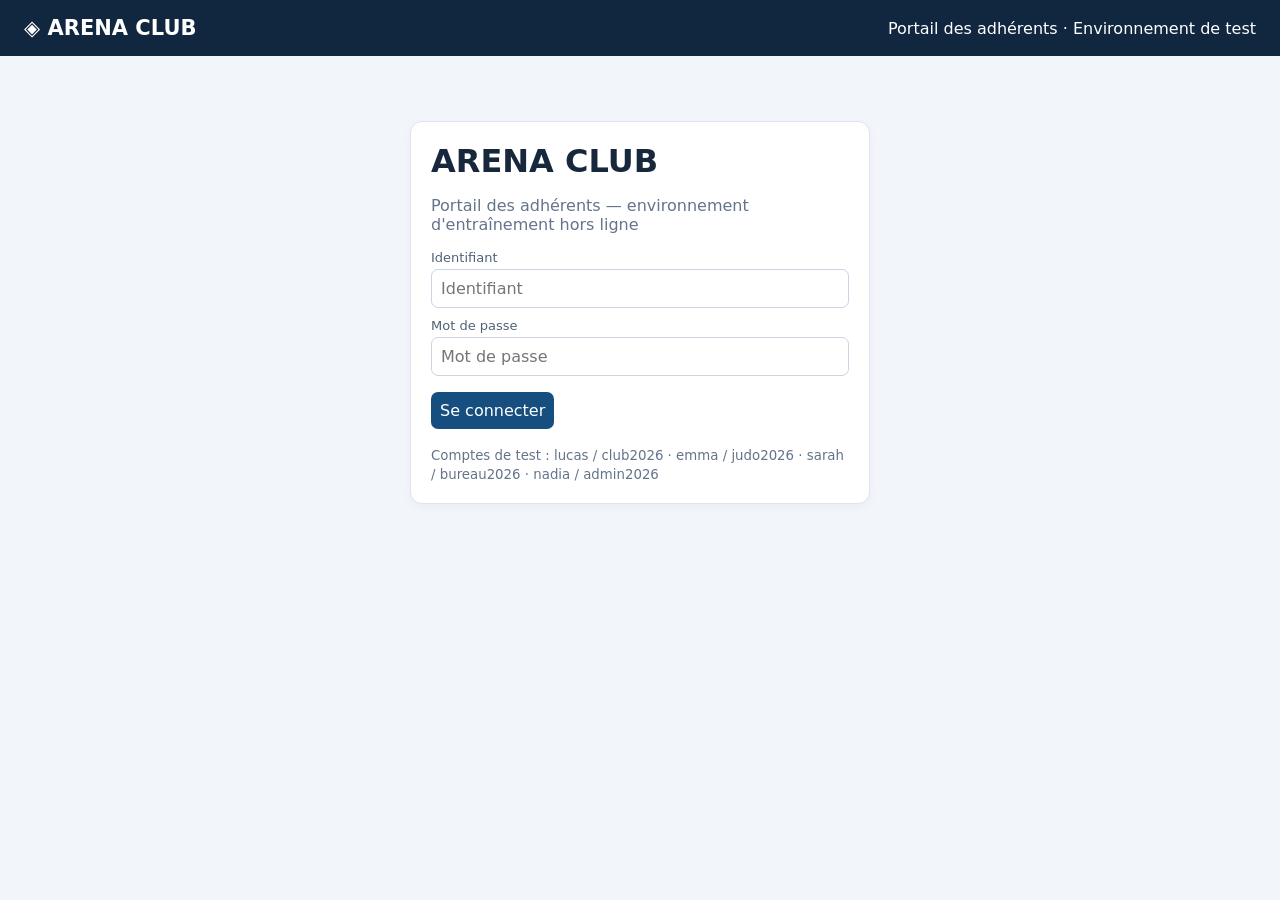
==== commit 759cb04c: "Rename ARENA_CLUB_AUDIT.html to index.html" ====
--- a/index.html
+++ b/index.html
@@ -1,113 +1,54 @@
-<!doctype html>
-<html lang="fr"><head><meta charset="utf-8"><meta name="viewport" content="width=device-width,initial-scale=1">
-<title>PseudoLab BTS SIO</title>
-<style>
-*{box-sizing:border-box}body{margin:0;background:#f3f6fa;font-family:Arial,sans-serif;color:#172033}header{background:#123e72;color:white;padding:20px 26px;display:flex;justify-content:space-between;gap:20px}.sub{opacity:.86}.score{font-size:20px;font-weight:bold}
-main{display:grid;grid-template-columns:280px 1fr;min-height:90vh}aside{background:white;padding:16px;border-right:1px solid #dbe3ec;overflow:auto}.m{width:100%;text-align:left;border:0;border-radius:8px;padding:9px;margin:3px 0;cursor:pointer;background:#eef3f8;color:#172033}.m.on{background:#123e72;color:white}.m.done:after{content:" ✓";float:right}.m.locked{opacity:.62;cursor:not-allowed;background:#e7ebf0;color:#65717e;border-left:4px solid #aab4bf}.m.locked:after{content:"";float:right}.m:disabled{pointer-events:none}.m.available:after{content:" 🔑";float:right}.work{padding:20px}.card{background:white;border:1px solid #dbe3ec;border-radius:12px;padding:15px;margin-bottom:12px}.grid{display:grid;grid-template-columns:1.15fr .85fr;gap:12px}
-textarea{width:100%;min-height:370px;background:#101827;color:#d9e5f2;border:0;border-radius:8px;padding:15px;font:15px/1.5 Consolas,monospace;resize:vertical}button{background:#123e72;color:white;border:0;border-radius:8px;padding:9px 12px;font-weight:bold;cursor:pointer;margin:3px}.green{background:#2f7d61}.light{background:#e8eef5;color:#123e72}.danger{background:#9d3b35}.quickbar{display:flex;gap:5px;flex-wrap:wrap;padding:9px;background:#eef3f8;border-radius:8px 8px 0 0;margin-top:10px}.quickbar button{margin:0;padding:7px 9px;background:white;color:#123e72;border:1px solid #cbd6e2}.quickbar .sep{width:1px;background:#cbd6e2;margin:2px}.quicklabel{width:100%;font-size:11px;font-weight:bold;color:#60748a}pre{white-space:pre-wrap;min-height:120px}.vars div{padding:6px;border-bottom:1px solid #eee;display:flex;justify-content:space-between}.ok,.bad,.info{padding:11px;border-radius:8px;margin-top:10px}.ok{background:#eaf7f0}.bad{background:#fff1ef}.info{background:#eef5ff}.badge{background:#e8eef5;color:#123e72;border-radius:20px;padding:5px 9px;font-size:12px}.inputrow{display:grid;grid-template-columns:1fr 1fr;gap:8px;align-items:center;margin:6px 0}.inputrow input{padding:8px;border:1px solid #cbd6e2;border-radius:7px}.hist{font-size:13px;max-height:220px;overflow:auto}.hist div{padding:6px;border-bottom:1px solid #eee}.modal{display:none;position:fixed;inset:0;background:#0008;z-index:50;align-items:center;justify-content:center}.modal.show{display:flex}.modalbox{background:white;border-radius:14px;padding:22px;width:min(460px,92vw)}.modalbox input{width:100%;padding:11px;margin:10px 0;border:1px solid #cbd6e2;border-radius:8px}.small{font-size:12px;color:#60748a}.topactions{display:flex;flex-wrap:wrap;gap:4px}.status{font-size:12px;margin-top:6px}.warn{background:#fff3e0;padding:10px;border-radius:8px}
-@media(max-width:900px){main,.grid{grid-template-columns:1fr}aside{border-right:0;border-bottom:1px solid #dbe3ec}}
-</style></head><body>
-<header><div><small>BTS SIO • ALGORITHMIQUE</small><h1 style="margin:3px 0">PseudoLab</h1><div class="sub">Comprendre → écrire → exécuter → observer → corriger</div></div><div><div id="score" class="score">0 / 45</div><small>missions validées</small><div class="status" id="saveStatus">Sauvegarde locale active</div></div></header>
-<main><aside><h3>Parcours 1 → 45</h3><div id="list"></div><hr><div class="topactions"><button class="light" onclick="freeMode()">🧪 Mode libre</button><button class="light" onclick="syntax()">📘 Aide</button><button class="light" onclick="historyView()">🕘 Historique</button></div><p class="small">Les missions 1 à 30 restent libres. À partir de la mission 31, chaque réussite débloque la suivante. Les exercices 31 à 45 approfondissent les conditions et les conditions imbriquées.</p></aside>
-<section class="work"><div id="lesson"><div class="card"><span id="level" class="badge"></span><h2 id="title"></h2><div id="task"></div><div id="concept"></div><details><summary>💡 Indice</summary><p id="hint"></p></details><div id="gate"></div></div>
-<div class="grid"><div class="card"><b>ÉDITEUR DE PSEUDO-CODE</b><br><small class="small">Utilise le clavier ou les boutons d'insertion rapide.</small>
-<div class="quickbar"><div class="quicklabel">INSERTION RAPIDE</div>
-<button onclick="insBlock('DEBUT\n    \nFIN')">DEBUT / FIN</button>
-<button onclick="ins('DEBUT')">DEBUT</button><button onclick="ins('FIN')">FIN</button><div class="sep"></div>
-<button onclick="ins(' ← ')">←</button><button onclick="ins('LIRE ')">LIRE</button><button onclick="ins('AFFICHER ')">AFFICHER</button><button onclick="ins('CONSTANTE ')">CONSTANTE</button><div class="sep"></div>
-<button onclick="ins(' + ')">+</button><button onclick="ins(' - ')">−</button><button onclick="ins(' * ')">×</button><button onclick="ins(' / ')">÷</button><button onclick="ins(' = ')">=</button><button onclick="ins(' >= ')">≥</button><button onclick="ins(' <= ')">≤</button><div class="sep"></div>
-<button onclick="insBlock('SI condition ALORS\n    \nFIN SI')">SI</button><button onclick="insBlock('SI condition ALORS\n    \nSINON\n    \nFIN SI')">SI / SINON</button><button onclick="ins('VRAI')">VRAI</button><button onclick="ins('FAUX')">FAUX</button></div>
-<textarea id="code" spellcheck="false"></textarea><div><button onclick="prepareRun()">▶ Exécuter</button><button class="green" onclick="check()">✓ Vérifier</button><button class="light" onclick="solution()">Correction</button><button class="light" onclick="restart()">↺ Recommencer</button><button class="danger" onclick="clearEditor()">⌫ Effacer</button></div><div id="inputs" class="card" style="display:none;margin-top:10px"></div></div>
-<div class="card"><h3>Console</h3><pre id="console">Prêt.</pre><h3>Variables</h3><div id="vars" class="vars"></div><h3>Trace d'exécution</h3><div id="trace" class="hist"></div></div></div><div id="feedback"></div></div><div id="extra"></div></section></main>
-
-<div id="unlockModal" class="modal"><div class="modalbox"><h2>🔒 Débloquer la mission <span id="unlockNum"></span></h2><p>Cette mission nécessite le code fourni par l'enseignant.</p><input id="unlockCode" autocomplete="off" placeholder="Saisir le code"><div id="unlockMsg"></div><button onclick="tryUnlock()">Débloquer</button><button class="light" onclick="closeUnlock()">Annuler</button></div></div>
-
-<script>
-const M=[["Niveau 1", "Bonjour BTS SIO", "Affiche exactement <b>Bonjour BTS SIO</b>.", "Utilise AFFICHER et un texte entre guillemets.", "DEBUT\n    \nFIN", {}, "Bonjour BTS SIO", "DEBUT\n    AFFICHER \"Bonjour BTS SIO\"\nFIN", false], ["Niveau 1", "Variable", "Crée <b>age</b> contenant 18 puis affiche sa valeur.", "Affectation : age ← 18", "DEBUT\n    age ← 18\n    \nFIN", {}, "18", "DEBUT\n    age ← 18\n    AFFICHER age\nFIN", false], ["Niveau 1", "Entrée utilisateur", "Lis <b>prenom</b> puis affiche Bonjour suivi du prénom.", "LIRE prenom", "DEBUT\n    LIRE prenom\n    \nFIN", {"prenom": "Sunda"}, "Bonjour Sunda", "DEBUT\n    LIRE prenom\n    AFFICHER \"Bonjour\", prenom\nFIN", false], ["Niveau 2", "Calculer un total", "Lis <b>prix</b> et <b>quantite</b>. Calcule et affiche <b>total</b>.", "total ← prix * quantite", "DEBUT\n    LIRE prix\n    LIRE quantite\n    \n    AFFICHER total\nFIN", {"prix": 12, "quantite": 3}, "36", "DEBUT\n    LIRE prix\n    LIRE quantite\n    total ← prix * quantite\n    AFFICHER total\nFIN", false], ["Niveau 2", "Constante", "Tarif 180 €, frais fixes 15 €. Utilise <b>CONSTANTE FRAIS</b> et affiche le total.", "CONSTANTE FRAIS ← 15", "DEBUT\n    tarif ← 180\n    \n    total ← tarif + FRAIS\n    AFFICHER total\nFIN", {}, "195", "DEBUT\n    tarif ← 180\n    CONSTANTE FRAIS ← 15\n    total ← tarif + FRAIS\n    AFFICHER total\nFIN", false], ["Niveau 3", "Assurance facultative", "Transport 80 €, assurance 2,50 €. Lis <b>assurance</b> (VRAI/FAUX) et ajoute les frais seulement si elle est choisie.", "SI assurance = VRAI ALORS", "DEBUT\n    transport ← 80\n    CONSTANTE FRAIS ← 2.5\n    LIRE assurance\n    total ← transport\n    \n    AFFICHER total\nFIN", {"assurance": true}, "82.5", "DEBUT\n    transport ← 80\n    CONSTANTE FRAIS ← 2.5\n    LIRE assurance\n    total ← transport\n    SI assurance = VRAI ALORS\n        total ← total + FRAIS\n    FIN SI\n    AFFICHER total\nFIN", false], ["Niveau 3", "SI / SINON", "Lis <b>age</b>. Affiche Majeur si age >= 18, sinon Mineur.", "Utilise SI, SINON et FIN SI.", "DEBUT\n    LIRE age\n    \nFIN", {"age": 15}, "Mineur", "DEBUT\n    LIRE age\n    SI age >= 18 ALORS\n        AFFICHER \"Majeur\"\n    SINON\n        AFFICHER \"Mineur\"\n    FIN SI\nFIN", false], ["Niveau 3", "Débogage", "Le programme doit afficher 195. Trouve et corrige le bug.", "Observe l'opérateur.", "DEBUT\n    tarif ← 180\n    frais ← 15\n    total ← tarif - frais\n    AFFICHER total\nFIN", {}, "195", "DEBUT\n    tarif ← 180\n    frais ← 15\n    total ← tarif + frais\n    AFFICHER total\nFIN", false], ["Niveau 4", "Réduction", "Lis <b>total</b>. Si total >= 100, applique 10 % de réduction puis affiche.", "Multiplie par 0.90.", "DEBUT\n    LIRE total\n    \n    AFFICHER total\nFIN", {"total": 120}, "108", "DEBUT\n    LIRE total\n    SI total >= 100 ALORS\n        total ← total * 0.90\n    FIN SI\n    AFFICHER total\nFIN", false], ["Mission pro", "ARENA CLUB", "Tarif 220 €, inscription 15 €, assurance facultative 2,50 €. Lis assurance et affiche le montant final.", "Calcule d'abord le socle fixe.", "DEBUT\n    tarif ← 220\n    CONSTANTE INSCRIPTION ← 15\n    CONSTANTE ASSURANCE ← 2.5\n    LIRE assurance\n    \n    AFFICHER total\nFIN", {"assurance": true}, "237.5", "DEBUT\n    tarif ← 220\n    CONSTANTE INSCRIPTION ← 15\n    CONSTANTE ASSURANCE ← 2.5\n    LIRE assurance\n    total ← tarif + INSCRIPTION\n    SI assurance = VRAI ALORS\n        total ← total + ASSURANCE\n    FIN SI\n    AFFICHER total\nFIN", false], ["Niveau 4", "Message avec virgule", "Affiche exactement <b>Bonjour, BTS SIO !</b>.", "La virgule est à l'intérieur des guillemets.", "DEBUT\n    \nFIN", {}, "Bonjour, BTS SIO !", "DEBUT\n    AFFICHER \"Bonjour, BTS SIO !\"\nFIN", true], ["Niveau 4", "Deux entrées", "Lis <b>prenom</b> et <b>ville</b>, puis affiche : Bonjour Lina de Creil.", "Deux LIRE, puis un AFFICHER avec plusieurs éléments.", "DEBUT\n    LIRE prenom\n    LIRE ville\n    \nFIN", {"prenom": "Lina", "ville": "Creil"}, "Bonjour Lina de Creil", "DEBUT\n    LIRE prenom\n    LIRE ville\n    AFFICHER \"Bonjour\", prenom, \"de\", ville\nFIN", true], ["Niveau 4", "Prix TTC", "Prix HT 50 €, TVA 20 %. Calcule et affiche le prix TTC.", "TTC = HT * (1 + TVA)", "DEBUT\n    prixHT ← 50\n    CONSTANTE TVA ← 0.20\n    \nFIN", {}, "60", "DEBUT\n    prixHT ← 50\n    CONSTANTE TVA ← 0.20\n    prixTTC ← prixHT * (1 + TVA)\n    AFFICHER prixTTC\nFIN", true], ["Niveau 4", "Frais fixes", "Un abonnement coûte 35 € et les frais fixes 5 €. Utilise une constante et affiche 40.", "Une constante ne doit pas être modifiée.", "DEBUT\n    abonnement ← 35\n    \nFIN", {}, "40", "DEBUT\n    abonnement ← 35\n    CONSTANTE FRAIS ← 5\n    total ← abonnement + FRAIS\n    AFFICHER total\nFIN", true], ["Niveau 4", "Booléen", "Crée <b>connecte ← VRAI</b> et affiche sa valeur.", "VRAI n'est pas un texte entre guillemets.", "DEBUT\n    \nFIN", {}, "VRAI", "DEBUT\n    connecte ← VRAI\n    AFFICHER connecte\nFIN", true], ["Niveau 5", "Accès majeur", "Lis age. Si age >= 18, affiche Accès autorisé. Sinon affiche Accès refusé.", "Une condition avec deux branches.", "DEBUT\n    LIRE age\n    \nFIN", {"age": 20}, "Accès autorisé", "DEBUT\n    LIRE age\n    SI age >= 18 ALORS\n        AFFICHER \"Accès autorisé\"\n    SINON\n        AFFICHER \"Accès refusé\"\n    FIN SI\nFIN", true], ["Niveau 5", "Seuil de livraison", "Lis total. Si total >= 50, affiche Livraison offerte, sinon Frais de livraison.", "Attention à la valeur frontière 50.", "DEBUT\n    LIRE total\n    \nFIN", {"total": 50}, "Livraison offerte", "DEBUT\n    LIRE total\n    SI total >= 50 ALORS\n        AFFICHER \"Livraison offerte\"\n    SINON\n        AFFICHER \"Frais de livraison\"\n    FIN SI\nFIN", true], ["Niveau 5", "Tester une frontière", "Lis note. Affiche Validé si note >= 10, sinon À revoir.", "Le test utilise exactement 10.", "DEBUT\n    LIRE note\n    \nFIN", {"note": 10}, "Validé", "DEBUT\n    LIRE note\n    SI note >= 10 ALORS\n        AFFICHER \"Validé\"\n    SINON\n        AFFICHER \"À revoir\"\n    FIN SI\nFIN", true], ["Niveau 5", "Débogage condition", "Le programme doit afficher Autorisé pour age=21. Corrige la condition.", "L'opérateur de comparaison est faux.", "DEBUT\n    age ← 21\n    SI age < 18 ALORS\n        AFFICHER \"Autorisé\"\n    SINON\n        AFFICHER \"Refusé\"\n    FIN SI\nFIN", {}, "Autorisé", "DEBUT\n    age ← 21\n    SI age >= 18 ALORS\n        AFFICHER \"Autorisé\"\n    SINON\n        AFFICHER \"Refusé\"\n    FIN SI\nFIN", true], ["Niveau 5", "Tarif réduit", "Lis age. Tarif normal 12 €, tarif réduit 8 € si age < 18. Affiche le tarif.", "Affecte tarif dans les deux branches.", "DEBUT\n    LIRE age\n    \n    AFFICHER tarif\nFIN", {"age": 16}, "8", "DEBUT\n    LIRE age\n    SI age < 18 ALORS\n        tarif ← 8\n    SINON\n        tarif ← 12\n    FIN SI\n    AFFICHER tarif\nFIN", true], ["Niveau 6", "Réduction panier", "Lis total. Si total >= 200, applique 15 % de réduction.", "15 % de réduction = multiplier par 0.85.", "DEBUT\n    LIRE total\n    \n    AFFICHER total\nFIN", {"total": 200}, "170", "DEBUT\n    LIRE total\n    SI total >= 200 ALORS\n        total ← total * 0.85\n    FIN SI\n    AFFICHER total\nFIN", true], ["Niveau 6", "Frais de port", "Lis total. Si total < 60, ajoute 6 € de port. Sinon ne change rien.", "Le test utilise total=45.", "DEBUT\n    LIRE total\n    CONSTANTE PORT ← 6\n    \n    AFFICHER total\nFIN", {"total": 45}, "51", "DEBUT\n    LIRE total\n    CONSTANTE PORT ← 6\n    SI total < 60 ALORS\n        total ← total + PORT\n    FIN SI\n    AFFICHER total\nFIN", true], ["Niveau 6", "Catégorie d'âge", "Lis age. Si age >= 18 affiche Adulte, sinon Jeune.", "Reste simple : une seule condition.", "DEBUT\n    LIRE age\n    \nFIN", {"age": 17}, "Jeune", "DEBUT\n    LIRE age\n    SI age >= 18 ALORS\n        AFFICHER \"Adulte\"\n    SINON\n        AFFICHER \"Jeune\"\n    FIN SI\nFIN", true], ["Niveau 6", "Stock disponible", "Lis stock et quantite. Si stock >= quantite affiche Disponible, sinon Stock insuffisant.", "Compare les deux variables.", "DEBUT\n    LIRE stock\n    LIRE quantite\n    \nFIN", {"stock": 8, "quantite": 10}, "Stock insuffisant", "DEBUT\n    LIRE stock\n    LIRE quantite\n    SI stock >= quantite ALORS\n        AFFICHER \"Disponible\"\n    SINON\n        AFFICHER \"Stock insuffisant\"\n    FIN SI\nFIN", true], ["Niveau 6", "Résultat d'examen", "Lis note. Si note >= 10 affiche Admis, sinon Ajourné.", "Le test utilise note=14.", "DEBUT\n    LIRE note\n    \nFIN", {"note": 14}, "Admis", "DEBUT\n    LIRE note\n    SI note >= 10 ALORS\n        AFFICHER \"Admis\"\n    SINON\n        AFFICHER \"Ajourné\"\n    FIN SI\nFIN", true], ["Niveau 7", "Accès sécurisé", "Lis motDePasseCorrect (VRAI/FAUX). Affiche Connexion autorisée seulement s'il vaut VRAI.", "Compare à VRAI.", "DEBUT\n    LIRE motDePasseCorrect\n    \nFIN", {"motDePasseCorrect": true}, "Connexion autorisée", "DEBUT\n    LIRE motDePasseCorrect\n    SI motDePasseCorrect = VRAI ALORS\n        AFFICHER \"Connexion autorisée\"\n    SINON\n        AFFICHER \"Connexion refusée\"\n    FIN SI\nFIN", true], ["Niveau 7", "ARENA - capacité", "Lis placesRestantes et demande. Affiche Inscription possible si les places suffisent.", "Comparer capacité et demande.", "DEBUT\n    LIRE placesRestantes\n    LIRE demande\n    \nFIN", {"placesRestantes": 3, "demande": 2}, "Inscription possible", "DEBUT\n    LIRE placesRestantes\n    LIRE demande\n    SI placesRestantes >= demande ALORS\n        AFFICHER \"Inscription possible\"\n    SINON\n        AFFICHER \"Complet\"\n    FIN SI\nFIN", true], ["Niveau 7", "Billetterie", "Lis quantite. Prix 18 €, mais 15 € par billet à partir de 5 billets. Affiche le total.", "Choisis d'abord prixBillet, puis calcule total.", "DEBUT\n    LIRE quantite\n    \n    AFFICHER total\nFIN", {"quantite": 5}, "75", "DEBUT\n    LIRE quantite\n    SI quantite >= 5 ALORS\n        prixBillet ← 15\n    SINON\n        prixBillet ← 18\n    FIN SI\n    total ← quantite * prixBillet\n    AFFICHER total\nFIN", true], ["Niveau 7", "Commande + assurance", "Lis quantite et assurance. Billet 18 €, assurance fixe 2,50 € si choisie. Affiche le total.", "Calcule les billets puis traite l'assurance.", "DEBUT\n    LIRE quantite\n    LIRE assurance\n    CONSTANTE ASSURANCE ← 2.5\n    \n    AFFICHER total\nFIN", {"quantite": 3, "assurance": true}, "56.5", "DEBUT\n    LIRE quantite\n    LIRE assurance\n    CONSTANTE ASSURANCE ← 2.5\n    total ← quantite * 18\n    SI assurance = VRAI ALORS\n        total ← total + ASSURANCE\n    FIN SI\n    AFFICHER total\nFIN", true], ["Mission finale", "Billetterie complète", "Lis quantite et assurance. Prix 18 €, 15 € à partir de 5 billets. Assurance fixe 2,50 €. Affiche le total.", "Combine choix du tarif, calcul puis assurance.", "DEBUT\n    LIRE quantite\n    LIRE assurance\n    CONSTANTE ASSURANCE ← 2.5\n    \n    AFFICHER total\nFIN", {"quantite": 6, "assurance": true}, "92.5", "DEBUT\n    LIRE quantite\n    LIRE assurance\n    CONSTANTE ASSURANCE ← 2.5\n    SI quantite >= 5 ALORS\n        prixBillet ← 15\n    SINON\n        prixBillet ← 18\n    FIN SI\n    total ← quantite * prixBillet\n    SI assurance = VRAI ALORS\n        total ← total + ASSURANCE\n    FIN SI\n    AFFICHER total\nFIN", true]];
-
-// Missions 31 à 45 : conditions et conditions imbriquées
-M.push(...[["Niveau 8", "Tarif cinéma par âge", "Lis <b>age</b>. Moins de 12 ans : 6 €, de 12 à 17 ans : 9 €, à partir de 18 ans : 13 €. Affiche le tarif.", "Imbrique un SI dans le SINON.", "DEBUT\n    LIRE age\n    \nFIN", {"age": 15}, "9", "DEBUT\n    LIRE age\n    SI age < 12 ALORS\n        tarif ← 6\n    SINON\n        SI age < 18 ALORS\n            tarif ← 9\n        SINON\n            tarif ← 13\n        FIN SI\n    FIN SI\n    AFFICHER tarif\nFIN", false], ["Niveau 8", "Mention à un examen", "Lis <b>note</b>. Si note &lt; 10 : Ajourné ; de 10 à moins de 14 : Admis ; sinon : Mention bien.", "Teste les seuils dans l’ordre.", "DEBUT\n    LIRE note\n    \nFIN", {"note": 15}, "Mention bien", "DEBUT\n    LIRE note\n    SI note < 10 ALORS\n        AFFICHER \"Ajourné\"\n    SINON\n        SI note < 14 ALORS\n            AFFICHER \"Admis\"\n        SINON\n            AFFICHER \"Mention bien\"\n        FIN SI\n    FIN SI\nFIN", false], ["Niveau 8", "Stock et quantité valide", "Lis <b>stock</b> et <b>quantite</b>. Si quantité &lt;= 0 : Quantite invalide. Sinon, si stock suffisant : Commande acceptee ; sinon : Stock insuffisant.", "Vérifie d’abord la quantité.", "DEBUT\n    LIRE stock\n    LIRE quantite\n    \nFIN", {"stock": 8, "quantite": 10}, "Stock insuffisant", "DEBUT\n    LIRE stock\n    LIRE quantite\n    SI quantite <= 0 ALORS\n        AFFICHER \"Quantite invalide\"\n    SINON\n        SI stock >= quantite ALORS\n            AFFICHER \"Commande acceptee\"\n        SINON\n            AFFICHER \"Stock insuffisant\"\n        FIN SI\n    FIN SI\nFIN", false], ["Niveau 8", "Accès à un atelier", "Lis <b>age</b> et <b>autorisation</b> (VRAI/FAUX). Un majeur est accepté ; un mineur uniquement avec autorisation. Affiche Accepte ou Refuse.", "Deux tests imbriqués suffisent.", "DEBUT\n    LIRE age\n    LIRE autorisation\n    \nFIN", {"age": 16, "autorisation": true}, "Accepte", "DEBUT\n    LIRE age\n    LIRE autorisation\n    SI age >= 18 ALORS\n        AFFICHER \"Accepte\"\n    SINON\n        SI autorisation = VRAI ALORS\n            AFFICHER \"Accepte\"\n        SINON\n            AFFICHER \"Refuse\"\n        FIN SI\n    FIN SI\nFIN", false], ["Niveau 8", "Livraison selon montant", "Lis <b>total</b>. Si total &lt; 30, ajoute 8 € ; de 30 à moins de 60, ajoute 4 € ; à partir de 60, livraison gratuite. Affiche le montant final.", "Utilise des conditions imbriquées.", "DEBUT\n    LIRE total\n    \nFIN", {"total": 45}, "49", "DEBUT\n    LIRE total\n    SI total < 30 ALORS\n        frais ← 8\n    SINON\n        SI total < 60 ALORS\n            frais ← 4\n        SINON\n            frais ← 0\n        FIN SI\n    FIN SI\n    final ← total + frais\n    AFFICHER final\nFIN", false], ["Niveau 9", "Réduction fidélité et panier", "Lis <b>total</b> et <b>fidelite</b>. À partir de 100 €, remise de 10 %. Si le client est fidèle, ajoute 5 € de réduction après la remise. Affiche le total final.", "Deux conditions successives.", "DEBUT\n    LIRE total\n    LIRE fidelite\n    \nFIN", {"total": 120, "fidelite": true}, "103", "DEBUT\n    LIRE total\n    LIRE fidelite\n    SI total >= 100 ALORS\n        total ← total * 0.9\n    FIN SI\n    SI fidelite = VRAI ALORS\n        total ← total - 5\n    FIN SI\n    AFFICHER total\nFIN", false], ["Niveau 9", "Contrôle MFA", "Lis <b>motDePasseCorrect</b>, <b>mfaValide</b>, <b>compteBloque</b>. Affiche Acces autorise uniquement si le mot de passe et la MFA sont valides et le compte non bloqué. Sinon Acces refuse.", "Imbrique trois SI pour sécuriser le raisonnement.", "DEBUT\n    LIRE motDePasseCorrect\n    LIRE mfaValide\n    LIRE compteBloque\n    \nFIN", {"motDePasseCorrect": true, "mfaValide": true, "compteBloque": false}, "Acces autorise", "DEBUT\n    LIRE motDePasseCorrect\n    LIRE mfaValide\n    LIRE compteBloque\n    SI motDePasseCorrect = VRAI ALORS\n        SI mfaValide = VRAI ALORS\n            SI compteBloque = FAUX ALORS\n                AFFICHER \"Acces autorise\"\n            SINON\n                AFFICHER \"Acces refuse\"\n            FIN SI\n        SINON\n            AFFICHER \"Acces refuse\"\n        FIN SI\n    SINON\n        AFFICHER \"Acces refuse\"\n    FIN SI\nFIN", false], ["Niveau 9", "Bourse selon revenu", "Lis <b>revenu</b> et <b>boursier</b> (VRAI/FAUX). Si revenu &lt; 1000 : aide 200 € ; sinon si revenu &lt; 1800 et boursier : aide 100 € ; sinon : 0 €. Affiche aide.", "Un SI imbriqué puis un test booléen.", "DEBUT\n    LIRE revenu\n    LIRE boursier\n    \nFIN", {"revenu": 1500, "boursier": true}, "100", "DEBUT\n    LIRE revenu\n    LIRE boursier\n    aide ← 0\n    SI revenu < 1000 ALORS\n        aide ← 200\n    SINON\n        SI revenu < 1800 ALORS\n            SI boursier = VRAI ALORS\n                aide ← 100\n            FIN SI\n        FIN SI\n    FIN SI\n    AFFICHER aide\nFIN", false], ["Niveau 9", "Température et alerte", "Lis <b>temperature</b>. Si &lt; 0 : Gel ; de 0 à moins de 30 : Normale ; à partir de 30 : Canicule.", "Attention aux frontières 0 et 30.", "DEBUT\n    LIRE temperature\n    \nFIN", {"temperature": 30}, "Canicule", "DEBUT\n    LIRE temperature\n    SI temperature < 0 ALORS\n        AFFICHER \"Gel\"\n    SINON\n        SI temperature < 30 ALORS\n            AFFICHER \"Normale\"\n        SINON\n            AFFICHER \"Canicule\"\n        FIN SI\n    FIN SI\nFIN", false], ["Niveau 9", "Parking progressif", "Lis <b>heures</b>. Si heures &lt;= 0 : affiche 0. De 1 à 2 h : 4 €. Au-delà : 4 € + 3 € par heure supplémentaire. Affiche le tarif.", "Traite le cas invalide avant les calculs.", "DEBUT\n    LIRE heures\n    \nFIN", {"heures": 4}, "10", "DEBUT\n    LIRE heures\n    SI heures <= 0 ALORS\n        tarif ← 0\n    SINON\n        SI heures <= 2 ALORS\n            tarif ← 4\n        SINON\n            tarif ← 4 + (heures - 2) * 3\n        FIN SI\n    FIN SI\n    AFFICHER tarif\nFIN", false], ["Niveau 10", "ARENA CLUB : inscription", "Lis <b>age</b>, <b>places</b>, <b>certificat</b> (VRAI/FAUX). Si aucune place : Complet ; sinon si certificat absent : Certificat requis ; sinon si âge &lt; 16 : Accord parental requis ; sinon : Inscription valide.", "L’ordre des contrôles détermine le message.", "DEBUT\n    LIRE age\n    LIRE places\n    LIRE certificat\n    \nFIN", {"age": 17, "places": 2, "certificat": true}, "Inscription valide", "DEBUT\n    LIRE age\n    LIRE places\n    LIRE certificat\n    SI places <= 0 ALORS\n        AFFICHER \"Complet\"\n    SINON\n        SI certificat = FAUX ALORS\n            AFFICHER \"Certificat requis\"\n        SINON\n            SI age < 16 ALORS\n                AFFICHER \"Accord parental requis\"\n            SINON\n                AFFICHER \"Inscription valide\"\n            FIN SI\n        FIN SI\n    FIN SI\nFIN", false], ["Niveau 10", "Billetterie trois tarifs", "Lis <b>age</b> et <b>quantite</b>. Tarif mineur 12 €, tarif adulte 18 €, tarif groupe adulte 15 € à partir de 5 billets. Ajoute 3 € de frais fixes. Affiche le total.", "Le tarif mineur est prioritaire.", "DEBUT\n    LIRE age\n    LIRE quantite\n    \nFIN", {"age": 17, "quantite": 5}, "63", "DEBUT\n    LIRE age\n    LIRE quantite\n    SI age < 18 ALORS\n        prix ← 12\n    SINON\n        SI quantite >= 5 ALORS\n            prix ← 15\n        SINON\n            prix ← 18\n        FIN SI\n    FIN SI\n    total ← prix * quantite + 3\n    AFFICHER total\nFIN", false], ["Niveau 10", "Compte client : niveau", "Lis <b>points</b> et <b>actif</b> (VRAI/FAUX). Si compte inactif : Inactif ; sinon moins de 100 points : Bronze ; moins de 500 : Argent ; sinon : Or.", "Teste d’abord le statut du compte.", "DEBUT\n    LIRE points\n    LIRE actif\n    \nFIN", {"points": 520, "actif": true}, "Or", "DEBUT\n    LIRE points\n    LIRE actif\n    SI actif = FAUX ALORS\n        AFFICHER \"Inactif\"\n    SINON\n        SI points < 100 ALORS\n            AFFICHER \"Bronze\"\n        SINON\n            SI points < 500 ALORS\n                AFFICHER \"Argent\"\n            SINON\n                AFFICHER \"Or\"\n            FIN SI\n        FIN SI\n    FIN SI\nFIN", false], ["Niveau 10", "Réservation de salle", "Lis <b>disponible</b>, <b>capacite</b>, <b>participants</b>. Si salle indisponible : Indisponible ; sinon si participants &lt;= 0 : Nombre invalide ; sinon si participants dépassent la capacité : Trop de participants ; sinon : Reservation acceptee.", "Trois contrôles imbriqués.", "DEBUT\n    LIRE disponible\n    LIRE capacite\n    LIRE participants\n    \nFIN", {"disponible": true, "capacite": 20, "participants": 18}, "Reservation acceptee", "DEBUT\n    LIRE disponible\n    LIRE capacite\n    LIRE participants\n    SI disponible = FAUX ALORS\n        AFFICHER \"Indisponible\"\n    SINON\n        SI participants <= 0 ALORS\n            AFFICHER \"Nombre invalide\"\n        SINON\n            SI participants > capacite ALORS\n                AFFICHER \"Trop de participants\"\n            SINON\n                AFFICHER \"Reservation acceptee\"\n            FIN SI\n        FIN SI\n    FIN SI\nFIN", false], ["Mission avancée", "Commande complète", "Lis <b>quantite</b>, <b>fidelite</b> et <b>express</b> (VRAI/FAUX). Quantité invalide si &lt;= 0 (affiche Quantite invalide). Sinon prix unitaire 20 €, réduit à 17 € dès 5 articles ; fidélité : -5 € sur le total ; express : +8 €. Affiche le montant final.", "Valide d’abord la quantité, puis imbrique le choix du tarif.", "DEBUT\n    LIRE quantite\n    LIRE fidelite\n    LIRE express\n    \nFIN", {"quantite": 5, "fidelite": true, "express": true}, "88", "DEBUT\n    LIRE quantite\n    LIRE fidelite\n    LIRE express\n    SI quantite <= 0 ALORS\n        AFFICHER \"Quantite invalide\"\n    SINON\n        SI quantite >= 5 ALORS\n            prix ← 17\n        SINON\n            prix ← 20\n        FIN SI\n        total ← prix * quantite\n        SI fidelite = VRAI ALORS\n            total ← total - 5\n        FIN SI\n        SI express = VRAI ALORS\n            total ← total + 8\n        FIN SI\n        AFFICHER total\n    FIN SI\nFIN", false]] );
-const CODE_HASHES={"11": "033c82173286d3dce75a4f2628297123f34415743204ad8e028233b1184097b7", "12": "803bfdb40d1c3c05bc9ff608d662a1be4cee5ac114d4d461851aeb3e09aa5570", "13": "26dfe6f993c62cc9bbce399adaca2ef4c101a6b79a6450770000a0bf16b30718", "14": "1a3f1ee8390a17d35492e7f5be51799509a29f5dddfc78d7fd3c4d3d4c93ad8e", "15": "73837d25327ec66a08612073798a717d4422f096b5ea78946f5b68b4027744a8", "16": "b4c912fb9aaac0049f08290058a697e9a503630a9a7a3ff170bd81137a6a3b6c", "17": "cbfe464c95cf9f9cf59d37a604233aeaca46a3c6c0c833b065fe340780aff219", "18": "cd73edb7d3abdbd1567f3c5faa4a5f70ad2ee1d94687ec3afe45fc545687effd", "19": "0a19c04f9faf6343a980c90fae50b94af85cd9ecc70b8cbf043aaa2da8b4b7b2", "20": "b501721a97378847a8f41c60d901ae6637b66582dc59e020c885f885a34175aa", "21": "84e8c58160e7a08bf6191676a024c7fcec11e760f64d6c512258d688faacb56a", "22": "90bfe28dac010fd4c9b910c11b95b014ab37ea7add38bd2d3bd1922409d80c1f", "23": "46ddacb9faef60394eeb09efd39eba27acd3e9e24769b6c5f0a4a9c5fe00ea35", "24": "966434e3ea61f8fcd97308f47d4b3cac0a2d6df56e544cdd24b819bd338b897c", "25": "a4f59cf861cd83564a613716a2198f7d931493df52cdd7592c3323f75755adeb", "26": "2d4c4d48ec75398e351faca432a76f4b988f47fa8385dff0d8a2476533a1c9d3", "27": "0b3c51ff90e3ec5e239a9b469b1bd00c636bc14474e944f13a7749f678f85a5c", "28": "18a866052eaa4b6b1bbc43b8ece4eae0fc63ac639773aa28f1d1b89e635b282b", "29": "7981728f6983e99074d00091e7c6605bdacdbd2a97ebcb812e3913d3d50b699a", "30": "7d09c32992e41aa9307f82e0353f5d50f07f0d2c16ad58c233876966a54b04e0"};
-const KEY="pseudolab_v3_state";
-let cur=0, pendingUnlock=null;
-let state=JSON.parse(localStorage.getItem(KEY)||'{"done":[],"unlocked":[],"history":[],"drafts":{}}');
-if(!Array.isArray(state.done))state.done=[]; if(!Array.isArray(state.unlocked))state.unlocked=[]; if(!Array.isArray(state.history))state.history=[]; if(!state.drafts)state.drafts={};
-const E=id=>document.getElementById(id);
-function save(){localStorage.setItem(KEY,JSON.stringify(state));E("saveStatus").textContent="Sauvegardé localement • "+new Date().toLocaleTimeString("fr-FR",{hour:"2-digit",minute:"2-digit"});}
-function log(type,msg,mission=cur+1){state.history.unshift({at:new Date().toISOString(),mission,type,msg});state.history=state.history.slice(0,200);save()}
-function isDone(i){return state.done.includes(i)} function isUnlocked(i){return true}
-function prereqOK(i){return true}
-function canOpen(i){return i<30 || i===30 || isDone(i-1)}
-function esc(s){return String(s).replace(/[&<>"]/g,c=>({"&":"&amp;","<":"&lt;",">":"&gt;",'"':"&quot;"}[c]))}
-function fmt(x){if(x===true)return"VRAI";if(x===false)return"FAUX";if(Number.isFinite(x))return String(Math.round(x*1000000)/1000000);return String(x)}
-function splitOutside(s,sep=","){let out=[],buf="",q=null,depth=0;for(let i=0;i<s.length;i++){let c=s[i];if(q){buf+=c;if(c===q&&s[i-1]!=="\\")q=null;continue}if(c==='"'||c==="'"){q=c;buf+=c;continue}if(c==="(")depth++;if(c===")")depth--;if(c===sep&&depth===0){out.push(buf.trim());buf="";}else buf+=c}if(buf.trim()||s.endsWith(sep))out.push(buf.trim());return out}
-function tokenize(s){let t=[],i=0;while(i<s.length){let c=s[i];if(/\s/.test(c)){i++;continue}if(c==='"'||c==="'"){let q=c,j=i+1,v="";while(j<s.length&&s[j]!==q){if(s[j]==="\\"&&j+1<s.length){j++;v+=s[j++]}else v+=s[j++]}if(j>=s.length)throw Error("Guillemet non fermé.");t.push({k:"str",v});i=j+1;continue}let two=s.slice(i,i+2);if(["<=",">=","!=","<>"].includes(two)){t.push({k:"op",v:two==="<> "?"!=":two});i+=2;continue}if("+-*/()=<>".includes(c)){t.push({k:"op",v:c});i++;continue}let n=s.slice(i).match(/^\d+(?:[.,]\d+)?/);if(n){t.push({k:"num",v:Number(n[0].replace(",","."))});i+=n[0].length;continue}let w=s.slice(i).match(/^[A-Za-z_À-ÿ][A-Za-z0-9_À-ÿ]*/);if(w){let u=w[0].toUpperCase();if(["VRAI","FAUX"].includes(u))t.push({k:"bool",v:u==="VRAI"});else if(["ET","OU","NON"].includes(u))t.push({k:"op",v:u});else t.push({k:"id",v:w[0]});i+=w[0].length;continue}throw Error("Caractère non reconnu : "+c)}return t}
-function evalExpr(src,v){let T=tokenize(src),p=0;const peek=()=>T[p],take=()=>T[p++];function primary(){let x=take();if(!x)throw Error("Expression incomplète.");if(x.k==="num"||x.k==="str"||x.k==="bool")return x.v;if(x.k==="id"){if(!(x.v in v))throw Error('Variable "'+x.v+'" utilisée avant d’avoir reçu une valeur.');return v[x.v]}if(x.v==="("){let r=or();if(!peek()||take().v!==")")throw Error("Parenthèse fermante attendue.");return r}if(x.v==="NON")return !primary();if(x.v==="-")return -Number(primary());throw Error("Expression incorrecte.")}function mul(){let a=primary();while(peek()&&["*","/"].includes(peek().v)){let o=take().v,b=primary();a=o==="*"?Number(a)*Number(b):Number(a)/Number(b)}return a}function add(){let a=mul();while(peek()&&["+","-"].includes(peek().v)){let o=take().v,b=mul();a=o==="+"?Number(a)+Number(b):Number(a)-Number(b)}return a}function cmp(){let a=add();while(peek()&&["=","!=","<>","<",">","<=",">="].includes(peek().v)){let o=take().v,b=add();a=o==="="?a===b:o==="!="||o==="<>"?a!==b:o==="<"?a<b:o===">"?a>b:o==="<="?a<=b:a>=b}return a}function and(){let a=cmp();while(peek()&&peek().v==="ET"){take();let rhs=cmp();a=Boolean(a)&&Boolean(rhs)}return a}function or(){let a=and();while(peek()&&peek().v==="OU"){take();let rhs=and();a=Boolean(a)||Boolean(rhs)}return a}let r=or();if(p<T.length)throw Error("Élément inattendu dans l'expression.");return r}
-function normalizeInput(x){if(typeof x==="boolean"||typeof x==="number")return x;let s=String(x??"").trim();if(/^(vrai|true)$/i.test(s))return true;if(/^(faux|false)$/i.test(s))return false;if(s!==""&&!isNaN(s.replace(",",".")))return Number(s.replace(",","."));return s}
-function readNames(code){let a=[];for(const line of code.split(/\n/)){let m=line.trim().match(/^LIRE\s+([A-Za-z_À-ÿ][\wÀ-ÿ]*)$/i);if(m&&!a.includes(m[1]))a.push(m[1])}return a}
-function execCode(code,input={}){let raw=code.split(/\n/),L=[];raw.forEach((x,idx)=>{let s=x.trim();if(s&&!/^\/\//.test(s)&&!(/^(DEBUT|FIN)$/i.test(s)))L.push({s,line:idx+1})});let v={},consts=new Set(),o=[],tr=[],steps=0;function go(a,b){for(let i=a;i<b;i++){if(++steps>1000)throw Error("Exécution interrompue : trop d'instructions.");let r=L[i].s,u=r.toUpperCase(),ln=L[i].line;if(/^SI\s+/i.test(r)){let c=r.replace(/^SI\s+/i,"").replace(/\s+ALORS$/i,"");let yes;try{yes=Boolean(evalExpr(c,v))}catch(e){throw Error("Ligne "+ln+" : "+e.message)}let d=1,el=-1,fi=-1;for(let j=i+1;j<b;j++){let z=L[j].s.toUpperCase();if(z.startsWith("SI "))d++;if(z==="FIN SI"){d--;if(!d){fi=j;break}}if(z==="SINON"&&d===1)el=j}if(fi<0)throw Error("Ligne "+ln+" : le SI n'a pas de FIN SI.");tr.push("L"+ln+" • "+r+" → "+(yes?"VRAI":"FAUX"));if(yes)go(i+1,el>=0?el:fi);else if(el>=0)go(el+1,fi);i=fi;continue}if(u==="SINON"||u==="FIN SI")continue;let rd=r.match(/^LIRE\s+([A-Za-z_À-ÿ][\wÀ-ÿ]*)$/i);if(rd){let n=rd[1];if(!(n in input))throw Error('Ligne '+ln+' : une valeur est attendue pour "'+n+'".');v[n]=normalizeInput(input[n]);tr.push("L"+ln+" • "+r+" → "+fmt(v[n]));continue}if(/^AFFICHER\s+/i.test(r)){let src=r.replace(/^AFFICHER\s+/i,""),parts=splitOutside(src),vals=parts.map(x=>{try{return evalExpr(x,v)}catch(e){throw Error("Ligne "+ln+" : "+e.message)}}),x=vals.map(fmt).join(" ");o.push(x);tr.push("L"+ln+" • "+r+" → "+x);continue}let m=r.match(/^(CONSTANTE\s+)?([A-Za-z_À-ÿ][\wÀ-ÿ]*)\s*(?:←|<-)\s*(.+)$/i);if(m){let isC=!!m[1],n=m[2];if(consts.has(n))throw Error('Ligne '+ln+' : la constante "'+n+'" ne peut pas être modifiée.');try{v[n]=evalExpr(m[3],v)}catch(e){throw Error("Ligne "+ln+" : "+e.message)};if(isC)consts.add(n);tr.push("L"+ln+" • "+r+" → "+fmt(v[n]));continue}throw Error("Ligne "+ln+" : instruction non reconnue : "+r)}}try{go(0,L.length);return{o:o.join("\n"),v,tr}}catch(e){return{o:"ERREUR : "+e.message,v,tr,error:true}}}
-function list(){
-    E("list").innerHTML="";
-
-    M.forEach((m,i)=>{
-
-        let b=document.createElement("button");
-        let done=isDone(i);
-        let locked=!canOpen(i);
-
-        b.textContent=(i+1)+". "+m[1];
-
-        b.className="m "
-            +(i===cur ? "on " : "")
-            +(done ? "done " : "")
-            +(locked ? "locked " : "");
-        b.disabled=locked;
-        if(locked)b.title="Valide d’abord la mission "+i;
-        b.onclick=()=>selectMission(i);
-
-        E("list").appendChild(b);
-    });
-
-    E("score").textContent=state.done.length+" / "+M.length;
+<!doctype html><html lang="fr"><head><meta charset="utf-8"><meta name="viewport" content="width=device-width,initial-scale=1"><title>ARENA CLUB — Laboratoire d'audit</title><style>*{box-sizing:border-box}body{font-family:system-ui,Segoe UI,Arial;background:#f2f5fa;color:#17283c;margin:0}header{background:#11263f;color:white;padding:16px 24px;display:flex;align-items:center;justify-content:space-between}header b{font-size:21px}main{max-width:1120px;margin:24px auto;padding:0 18px}.panel{background:white;border:1px solid #dce4ef;border-radius:12px;padding:20px;margin-bottom:16px;box-shadow:0 3px 10px #1c36510a}.muted{color:#64748b}.grid{display:grid;grid-template-columns:1fr 1fr;gap:16px}.three{display:grid;grid-template-columns:repeat(3,1fr);gap:12px}button,input,select,textarea{font:inherit;border:1px solid #cbd5e1;border-radius:7px;padding:9px}button{background:#174e80;color:white;cursor:pointer;border:0}button:hover{background:#103b61}button.alt{background:#e6edf6;color:#193c60}button.warn{background:#a73f3f}nav{display:flex;gap:8px;flex-wrap:wrap;margin-bottom:16px}nav button{background:#e4edf7;color:#123f68}nav button.active{background:#174e80;color:white}label{display:block;font-size:13px;color:#516276;margin:10px 0 4px}input,select,textarea{width:100%;background:#fff}table{width:100%;border-collapse:collapse}th,td{text-align:left;padding:11px;border-bottom:1px solid #e5eaf0;font-size:14px}th{color:#53667d;background:#f7f9fc}.pill{border-radius:30px;padding:4px 10px;background:#e8f2ff;font-size:12px}.notice{background:#f2f7fc;border-left:4px solid #3578aa;padding:12px;border-radius:4px;margin:12px 0}.error{background:#fff0f0;color:#922b2b;padding:12px;border-radius:6px}.success{background:#e8f8f0;color:#116544;padding:12px;border-radius:6px}pre{white-space:pre-wrap;overflow-wrap:anywhere;background:#13263b;color:#e0efff;padding:12px;border-radius:8px;font-size:12px;max-height:260px;overflow:auto}small{color:#64748b}h1{margin:0 0 8px}h2{margin-top:0;font-size:20px}.hide{display:none}.stat{font-size:27px;font-weight:700}a{color:#14609a;cursor:pointer;text-decoration:underline}@media(max-width:750px){.grid,.three{grid-template-columns:1fr}}</style></head><body><header><b>◈ ARENA CLUB</b><span>Portail des adhérents · Environnement de test</span></header><main id="app"></main><script>const members=[{id:125,name:'Lucas Martin',email:'lucas.martin@arena.test',phone:'06 00 00 01 25',sport:'Basketball',paid:120,role:'adherent',medical:'Certificat valide',balance:0},{id:126,name:'Emma Bernard',email:'emma.bernard@arena.test',phone:'06 00 00 01 26',sport:'Judo',paid:150,role:'adherent',medical:'Renouvellement requis',balance:30},{id:127,name:'Hugo Petit',email:'hugo.petit@arena.test',phone:'06 00 00 01 27',sport:'Tennis',paid:100,role:'adherent',medical:'Certificat valide',balance:0},{id:201,name:'Sarah Moreau',email:'sarah.moreau@arena.test',phone:'06 00 00 02 01',sport:'Gestion',paid:0,role:'secretaire',medical:'Non concerné',balance:0},{id:301,name:'Nadia Leroy',email:'nadia.leroy@arena.test',phone:'06 00 00 03 01',sport:'Administration',paid:0,role:'admin',medical:'Non concerné',balance:0}];
+const creds=[{login:'lucas',password:'club2026',id:125},{login:'emma',password:'judo2026',id:126},{login:'sarah',password:'bureau2026',id:201},{login:'nadia',password:'admin2026',id:301}];
+let actor=null,tab='dashboard',history=[],last=null,records=members.map(m=>({...m})),guarded=false;
+const $=id=>document.getElementById(id);const byId=id=>records.find(m=>m.id===Number(id));
+function log(method,path,status,body){last={time:new Date().toLocaleTimeString('fr-FR'),method,path,status,body};history.unshift(last);history=history.slice(0,35);}
+function response(method,path,code,payload){log(method,path,code,payload);return {code,payload};}
+function api(method,path,data={}){
+ let u;try{u=new URL(path,'https://arena.local')}catch{return response(method,path,400,{error:'Adresse invalide'})}
+ const pathname=u.pathname,id=Number(u.searchParams.get('id'));
+ if(!actor)return response(method,path,401,{error:'Authentification requise'});
+ if(pathname==='/api/profile'&&method==='GET'){
+  const m=byId(id);if(!m)return response(method,path,404,{error:'Profil introuvable'});
+  if(guarded&&actor.role!=='admin'&&actor.id!==id)return response(method,path,403,{error:'Accès refusé'});
+  return response(method,path,200,{id:m.id,name:m.name,email:m.email,phone:m.phone,sport:m.sport,paid:m.paid});
+ }
+ if(pathname==='/api/members/export'&&method==='GET'){
+  if(guarded&&actor.role!=='admin'&&actor.role!=='secretaire')return response(method,path,403,{error:'Accès refusé'});
+  return response(method,path,200,{generatedFor:actor.name,count:records.length,records:records.map(m=>({id:m.id,name:m.name,email:m.email,phone:m.phone,medical:m.medical,balance:m.balance}))});
+ }
+ if(pathname==='/api/member/update'&&method==='POST'){
+  const m=byId(data.id);if(!m)return response(method,path,404,{error:'Profil introuvable'});
+  if(guarded&&actor.role!=='admin'&&actor.id!==m.id)return response(method,path,403,{error:'Accès refusé'});
+  if(typeof data.phone!=='string'||!/^0[1-9](?:[ .-]?\d{2}){4}$/.test(data.phone))return response(method,path,422,{error:'Téléphone invalide'});
+  m.phone=data.phone;return response(method,path,200,{message:'Coordonnées mises à jour',id:m.id,phone:m.phone});
+ }
+ if(pathname==='/api/finance/discount'&&method==='POST'){
+  if(guarded&&actor.role!=='admin')return response(method,path,403,{error:'Accès refusé'});
+  const m=byId(data.id);if(!m)return response(method,path,404,{error:'Profil introuvable'});
+  if(!Number.isInteger(Number(data.amount))||Number(data.amount)<0||Number(data.amount)>m.paid)return response(method,path,422,{error:'Montant invalide'});
+  m.paid-=Number(data.amount);return response(method,path,200,{message:'Remise enregistrée',member:m.name,newPaid:m.paid});
+ }
+ return response(method,path,404,{error:'Ressource inexistante'});
 }
-function selectMission(i){
-    if(!canOpen(i))return;
-    load(i);
+function render(){if(!actor){$('app').innerHTML=`<div class="panel" style="max-width:460px;margin:65px auto"><h1>ARENA CLUB</h1><p class="muted">Portail des adhérents — environnement d'entraînement hors ligne</p><label>Identifiant</label><input id="login" placeholder="Identifiant"><label>Mot de passe</label><input id="password" type="password" placeholder="Mot de passe"><p><button onclick="signin()">Se connecter</button></p><small>Comptes de test : lucas / club2026 · emma / judo2026 · sarah / bureau2026 · nadia / admin2026</small><div id="authError"></div></div>`;return}
+$('app').innerHTML=`<div class="panel"><div style="display:flex;justify-content:space-between;gap:10px;align-items:center"><div><b>${actor.name}</b> <span class="pill">${actor.role}</span><div class="muted">Session de laboratoire · ${actor.id}</div></div><button class="alt" onclick="logout()">Changer de compte</button></div></div><nav>${[['dashboard','Tableau de bord'],['profile','Profil'],['directory','Annuaire'],['finance','Cotisations'],['tools','Console API'],['logs','Journal réseau']].map(([k,t])=>`<button class="${tab===k?'active':''}" onclick="switchTab('${k}')">${t}</button>`).join('')}</nav><div id="screen"></div><div class="panel"><small>Laboratoire pédagogique autonome : toutes les réponses API sont simulées dans ce fichier. Aucune donnée ne quitte le navigateur.</small></div>`;
+const s=$('screen');if(tab==='dashboard')s.innerHTML=`<div class="panel"><h2>Bienvenue sur votre espace</h2><p>Consultez vos informations, vos activités et les outils de gestion disponibles.</p><div class="three"><div class="panel"><div class="muted">Adhérents</div><div class="stat">${records.length}</div></div><div class="panel"><div class="muted">Activités</div><div class="stat">4</div></div><div class="panel"><div class="muted">Cotisations</div><div class="stat">2026</div></div></div><div class="notice">Service informatique : une vérification des accès et de la confidentialité est en cours. Les comptes et les données sont fictifs.</div></div>`;
+if(tab==='profile'){const id=Number(new URLSearchParams(location.hash.split('?')[1]||'').get('id'))||actor.id;let r=api('GET','/api/profile?id='+id);s.innerHTML=`<div class="panel"><h2>Fiche adhérent</h2><p class="muted">Adresse locale : <code>#profil?id=${id}</code></p><div id="profileResult">${format(r)}</div><p><button class="alt" onclick="navigateProfile(${actor.id})">Revenir à mon profil</button></p></div>`}
+if(tab==='directory')s.innerHTML=`<div class="panel"><h2>Annuaire du club</h2><p class="muted">Données publiques de l'association (noms et disciplines).</p><table><tr><th>Nom</th><th>Discipline</th><th>Profil</th></tr>${records.filter(m=>m.role==='adherent').map(m=>`<tr><td>${m.name}</td><td>${m.sport}</td><td><a onclick="navigateProfile(${m.id})">Voir fiche</a></td></tr>`).join('')}</table><p><button class="alt" onclick="exportMembers()">Exporter les coordonnées (gestion interne)</button></p><div id="exportResult"></div></div>`;
+if(tab==='finance')s.innerHTML=`<div class="panel"><h2>Gestion des cotisations</h2><p class="muted">Les remises sont réservées à la direction.</p><div class="grid"><div><label>Numéro adhérent</label><input id="discountId" type="number" value="126"></div><div><label>Montant de la remise (€)</label><input id="discountAmount" type="number" value="10"></div></div><p><button onclick="discount()">Enregistrer la remise</button></p><div id="discountResult"></div></div>`;
+if(tab==='tools')s.innerHTML=`<div class="panel"><h2>Console de test API</h2><p class="muted">Outil interne de diagnostic. Utilisez uniquement les ressources de ce laboratoire.</p><div class="grid"><div><label>Méthode</label><select id="method"><option>GET</option><option>POST</option></select></div><div><label>Chemin</label><input id="path" value="/api/profile?id=125"></div></div><label>Corps JSON (pour POST)</label><textarea id="payload" rows="5">{"id":125,"phone":"06 00 00 01 25"}</textarea><p><button onclick="runApi()">Exécuter la requête</button></p><div id="apiResult"></div></div>`;
+if(tab==='logs')s.innerHTML=`<div class="panel"><h2>Journal des échanges simulés</h2><p class="muted">Dernières opérations du navigateur (simulation de requêtes HTTP).</p><table><tr><th>Heure</th><th>Méthode</th><th>Chemin</th><th>Code</th></tr>${history.map((x,i)=>`<tr><td>${x.time}</td><td>${x.method}</td><td>${escapeHtml(x.path)}</td><td>${x.status}</td></tr>`).join('')}</table><p><button class="alt" onclick="showLast()">Afficher la dernière réponse JSON</button></p><div id="lastResult"></div></div>`;
 }
-function conceptFor(i){
-const C={
-0:["Nouvelle notion — AFFICHER",'Le texte se place entre guillemets : <code>AFFICHER "Bonjour"</code>.'],
-1:["Nouvelle notion — Affectation",'<code>age ← 18</code> place la valeur 18 dans la variable <b>age</b>.'],
-2:["Nouvelle notion — LIRE et AFFICHER",'Pour afficher du texte et une variable, la virgule sépare les éléments : <code>AFFICHER "Bonjour", prenom</code>. Une virgule à l’intérieur des guillemets appartient au texte.'],
-3:["Nouvelle notion — Calcul",'<code>total ← prix * quantite</code> calcule puis affecte le résultat à <b>total</b>.'],
-4:["Nouvelle notion — CONSTANTE",'<code>CONSTANTE FRAIS ← 15</code> définit une valeur qui ne doit plus changer.'],
-5:["Nouvelle notion — SI et booléen",'<code>VRAI</code> et <code>FAUX</code> sont des booléens. Le bloc du <code>SI</code> est exécuté seulement si la condition est vraie.'],
-6:["Nouvelle notion — SI / SINON",'<code>SINON</code> décrit ce qui doit se produire lorsque la condition est fausse.'],
-7:["Nouvelle notion — Débogage",'Un programme peut fonctionner techniquement tout en donnant un mauvais résultat : c’est une erreur logique.'],
-8:["Nouvelle notion — Valeur frontière",'Teste le seuil, la valeur juste avant et la valeur juste après.'],
-9:["Mission de synthèse",'Combine les notions déjà rencontrées : entrée, constante, calcul, condition, affectation et sortie.']
-};
-return C[i]||["Rappel","Utilise l’aide syntaxe si nécessaire et raisonne d’abord sur les entrées, le traitement et la sortie."];
-}
-function load(i){if(!canOpen(i))return;cur=i;E("lesson").style.display="block";E("extra").innerHTML="";let m=M[i];E("level").textContent=m[0];E("title").textContent=(i+1)+". "+m[1];E("task").innerHTML=m[2];let c=(typeof conceptFor==="function"?conceptFor(i):null);E("concept").innerHTML=c?'<div class="info"><b>💡 '+c[0]+'</b><br>'+c[1]+'</div>':"";E("hint").innerHTML=m[3];E("code").value=state.drafts[i]??m[4];E("console").textContent="Prêt.";E("vars").innerHTML="";E("trace").innerHTML="";E("feedback").innerHTML="";E("inputs").style.display="none";E("gate").innerHTML="";list()}
-function show(r){E("console").textContent=r.o||"(aucune sortie)";E("vars").innerHTML=Object.entries(r.v).map(([k,x])=>`<div><b>${esc(k)}</b><span>${esc(fmt(x))}</span></div>`).join("");E("trace").innerHTML=r.tr.map(x=>"<div>• "+esc(x)+"</div>").join("")}
-function prepareRun(){state.drafts[cur]=E("code").value;save();let names=readNames(E("code").value);if(!names.length){let r=execCode(E("code").value,{});show(r);log("execution",r.error?"Erreur d'exécution":"Exécution manuelle");return}let box=E("inputs");box.style.display="block";box.innerHTML="<b>Valeurs d'entrée</b><p class='small'>Saisis les valeurs nécessaires puis lance l'exécution.</p>"+names.map(n=>`<div class="inputrow"><label>${esc(n)}</label><input data-name="${esc(n)}" placeholder="ex. 12, VRAI, Lina"></div>`).join("")+"<button onclick='runWithInputs()'>▶ Lancer avec ces valeurs</button>"}
-function runWithInputs(){let inp={};E("inputs").querySelectorAll("input").forEach(x=>inp[x.dataset.name]=x.value);let r=execCode(E("code").value,inp);show(r);log("execution",r.error?"Erreur d'exécution":"Exécution manuelle");}
-function check(){state.drafts[cur]=E("code").value;save();let m=M[cur],r=execCode(E("code").value,m[5]);show(r);let ok=!r.error&&r.o.trim()===m[6].trim();E("feedback").className=ok?"ok":"bad";E("feedback").innerHTML=ok?"<b>✓ Mission validée !</b><br>Résultat attendu obtenu.":"<b>Pas encore.</b><br>Attendu : <code>"+esc(m[6])+"</code><br>Obtenu : <code>"+esc(r.o)+"</code>";log(ok?"validation":"echec",ok?"Mission validée":"Vérification non validée");if(ok&&!isDone(cur)){state.done.push(cur);save();list()}}
-function solution(){if(confirm("Afficher la correction ? Cette action sera enregistrée dans l'historique.")){E("code").value=M[cur][7];state.drafts[cur]=E("code").value;log("correction","Correction affichée");}}
-function restart(){E("code").value=M[cur][4];state.drafts[cur]=E("code").value;E("console").textContent="Mission recommencée.";E("vars").innerHTML="";E("trace").innerHTML="";E("feedback").innerHTML="";E("inputs").style.display="none";log("restart","Mission recommencée")}
-function clearEditor(){if(confirm("Effacer tout le pseudo-code ?")){E("code").value="DEBUT\n    \nFIN";state.drafts[cur]=E("code").value;save()}}
-function ins(txt){let e=E("code"),a=e.selectionStart,b=e.selectionEnd;e.value=e.value.slice(0,a)+txt+e.value.slice(b);e.focus();e.selectionStart=e.selectionEnd=a+txt.length}
-function insBlock(txt){let e=E("code"),a=e.selectionStart,b=e.selectionEnd,before=e.value.slice(0,a),line=before.split("\n").pop(),indent=(line.match(/^\s*/)||[""])[0],block=txt.split("\n").map((x,i)=>i?indent+x:x).join("\n");e.value=before+block+e.value.slice(b);e.focus();let pos=a+Math.max(0,block.indexOf("condition"));e.selectionStart=pos;e.selectionEnd=pos+"condition".length}
-async function sha(s){let d=await crypto.subtle.digest("SHA-256",new TextEncoder().encode(s.toUpperCase().trim()));return [...new Uint8Array(d)].map(x=>x.toString(16).padStart(2,"0")).join("")}
-function openUnlock(i){pendingUnlock=i;E("unlockNum").textContent=i+1;E("unlockCode").value="";E("unlockMsg").innerHTML="";E("unlockModal").classList.add("show");setTimeout(()=>E("unlockCode").focus(),50)}
-function closeUnlock(){E("unlockModal").classList.remove("show");pendingUnlock=null}
-async function tryUnlock(){if(pendingUnlock===null)return;let num=pendingUnlock+1,h=await sha(E("unlockCode").value);if(h===CODE_HASHES[String(num)]){if(!state.unlocked.includes(pendingUnlock))state.unlocked.push(pendingUnlock);log("unlock","Mission "+num+" débloquée",num);let i=pendingUnlock;closeUnlock();load(i)}else E("unlockMsg").innerHTML="<div class='bad'>Code incorrect.</div>"}
-function freeMode(){E("lesson").style.display="none";E("extra").innerHTML=`<div class="card"><h2>🧪 Entraînement libre</h2><p>Écris ton propre pseudo-code. Les entrées sont demandées dans un panneau, sans pop-up.</p><textarea id="free">DEBUT\n    LIRE prenom\n    AFFICHER "Bonjour,", prenom\nFIN</textarea><button onclick="freePrepare()">▶ Exécuter</button><div id="freeInputs"></div><pre id="freeout"></pre></div>`}
-function freePrepare(){let code=E("free").value,names=readNames(code),b=E("freeInputs");if(!names.length){E("freeout").textContent=execCode(code,{}).o;return}b.innerHTML=names.map(n=>`<div class="inputrow"><label>${esc(n)}</label><input data-name="${esc(n)}"></div>`).join("")+"<button onclick='freeRun()'>Lancer</button>"}
-function freeRun(){let inp={};E("freeInputs").querySelectorAll("input").forEach(x=>inp[x.dataset.name]=x.value);E("freeout").textContent=execCode(E("free").value,inp).o}
-function syntax(){E("lesson").style.display="none";E("extra").innerHTML=`<div class="card"><h2>📘 Aide syntaxe</h2><p><b>Affectation :</b> <code>age ← 18</code></p><p><b>Entrée :</b> <code>LIRE age</code></p><p><b>Sortie :</b> <code>AFFICHER "Bonjour,", prenom</code></p><p><b>Constante :</b> <code>CONSTANTE TVA ← 0.20</code></p><pre>SI age >= 18 ALORS\n    AFFICHER "Majeur"\nSINON\n    AFFICHER "Mineur"\nFIN SI</pre><p>Valeurs booléennes : <code>VRAI</code> / <code>FAUX</code>.</p></div>`}
-function historyView(){E("lesson").style.display="none";let h=state.history.length?state.history.map(x=>`<div><b>${new Date(x.at).toLocaleString("fr-FR")}</b> — Mission ${x.mission} — ${esc(x.msg)}</div>`).join(""):"<p>Aucune activité enregistrée.</p>";E("extra").innerHTML=`<div class="card"><h2>🕘 Historique local</h2><p class="small">Historique conservé sur cet appareil dans le navigateur.</p><div class="hist">${h}</div></div>`}
-E("code").addEventListener("input",()=>{state.drafts[cur]=E("code").value;save()});
-load(0);
-</script></body></html>
+function escapeHtml(s){return String(s).replace(/[&<>"']/g,c=>({'&':'&amp;','<':'&lt;','>':'&gt;','"':'&quot;',"'":'&#39;'}[c]))}
+function format(r){return `<p class="${r.code>=400?'error':'success'}">Réponse simulée : HTTP ${r.code}</p><pre>${escapeHtml(JSON.stringify(r.payload,null,2))}</pre>`}
+function signin(){let c=creds.find(x=>x.login===$('login').value.trim()&&x.password===$('password').value);if(!c){$('authError').innerHTML='<p class="error">Identifiants incorrects.</p>';return}actor=byId(c.id);tab='dashboard';history=[];render()}
+function logout(){actor=null;tab='dashboard';location.hash='';render()}
+function switchTab(t){tab=t;render()}
+function navigateProfile(id){tab='profile';location.hash='profil?id='+id;render()}
+function exportMembers(){$('exportResult').innerHTML=format(api('GET','/api/members/export'))}
+function discount(){$('discountResult').innerHTML=format(api('POST','/api/finance/discount',{id:Number($('discountId').value),amount:Number($('discountAmount').value)}))}
+function runApi(){let body={};try{body=JSON.parse($('payload').value||'{}')}catch{$('apiResult').innerHTML='<p class="error">JSON invalide</p>';return}$('apiResult').innerHTML=format(api($('method').value,$('path').value.trim(),body))}
+function showLast(){$('lastResult').innerHTML=last?format({code:last.status,payload:last.body}):'<p>Aucune requête.</p>'}
+window.addEventListener('hashchange',()=>{if(actor&&location.hash.startsWith('#profil?id=')){tab='profile';render()}});
+render();</script></body></html>
